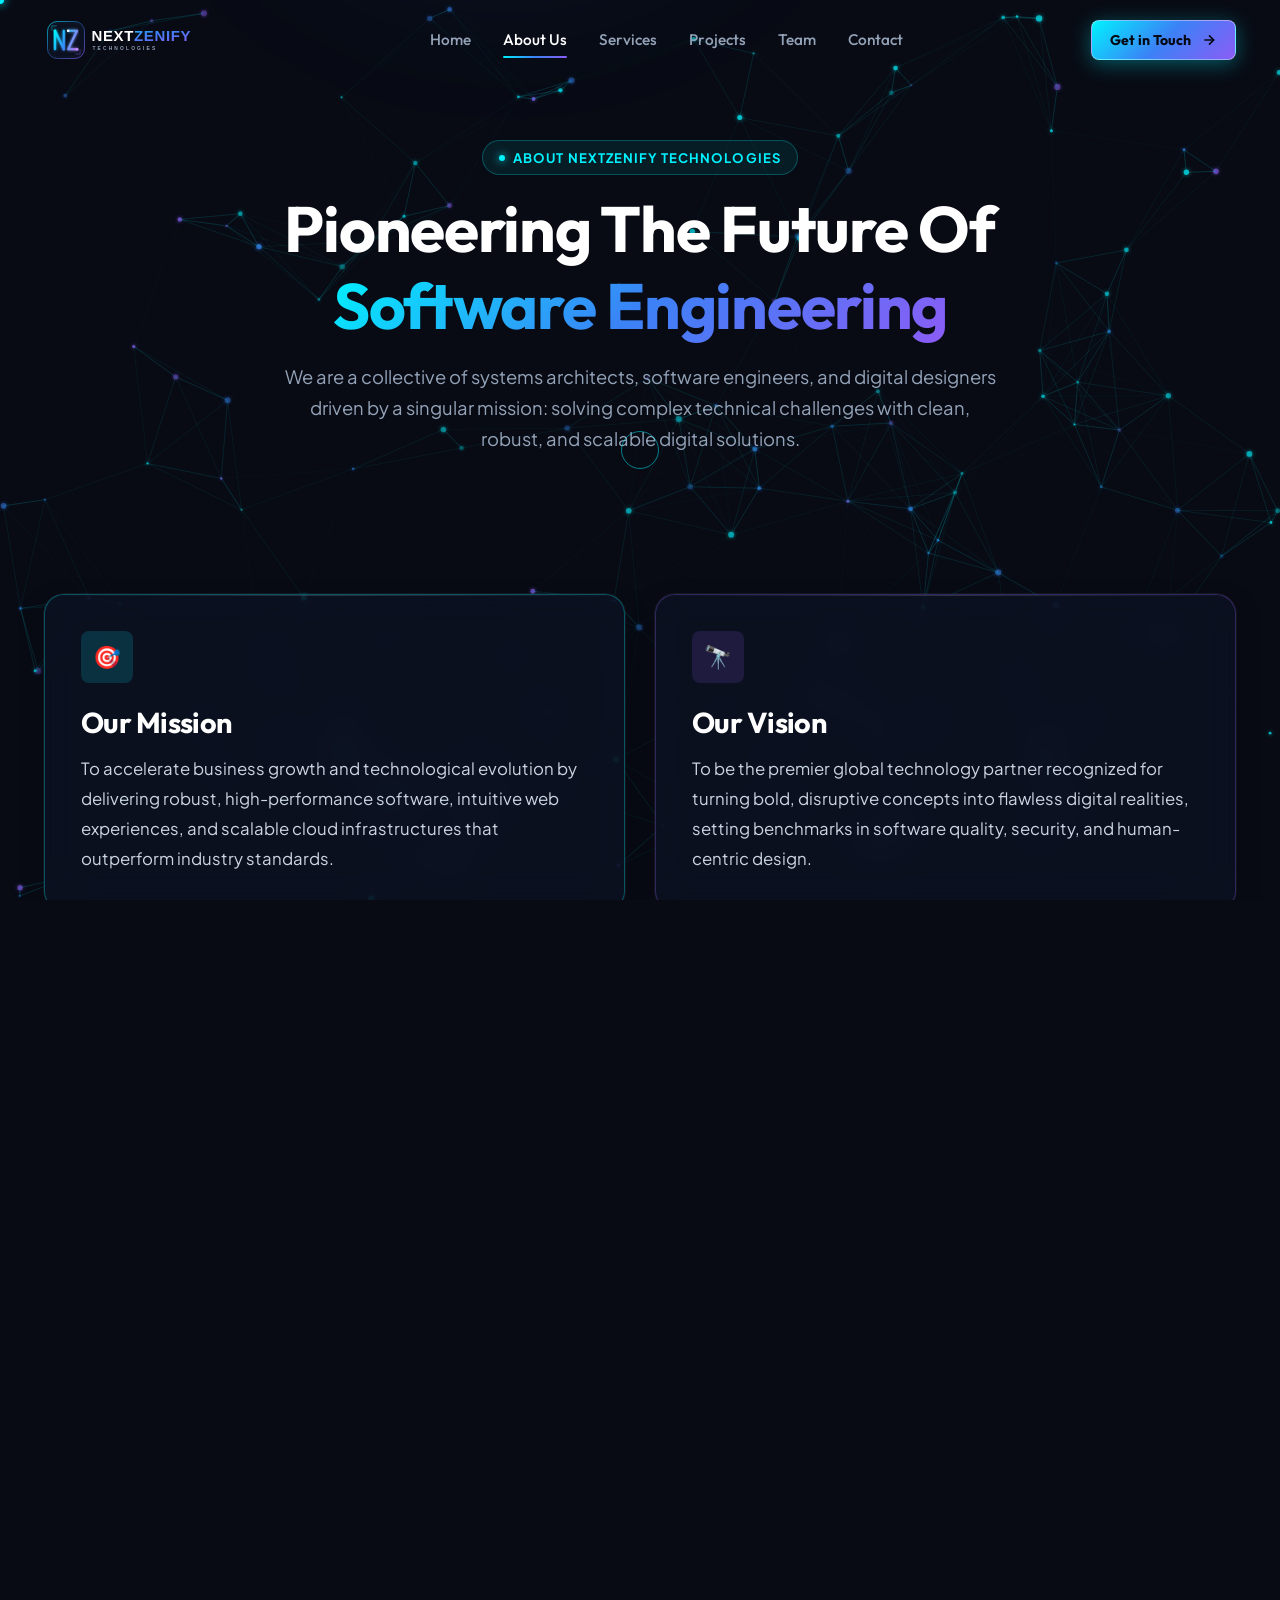
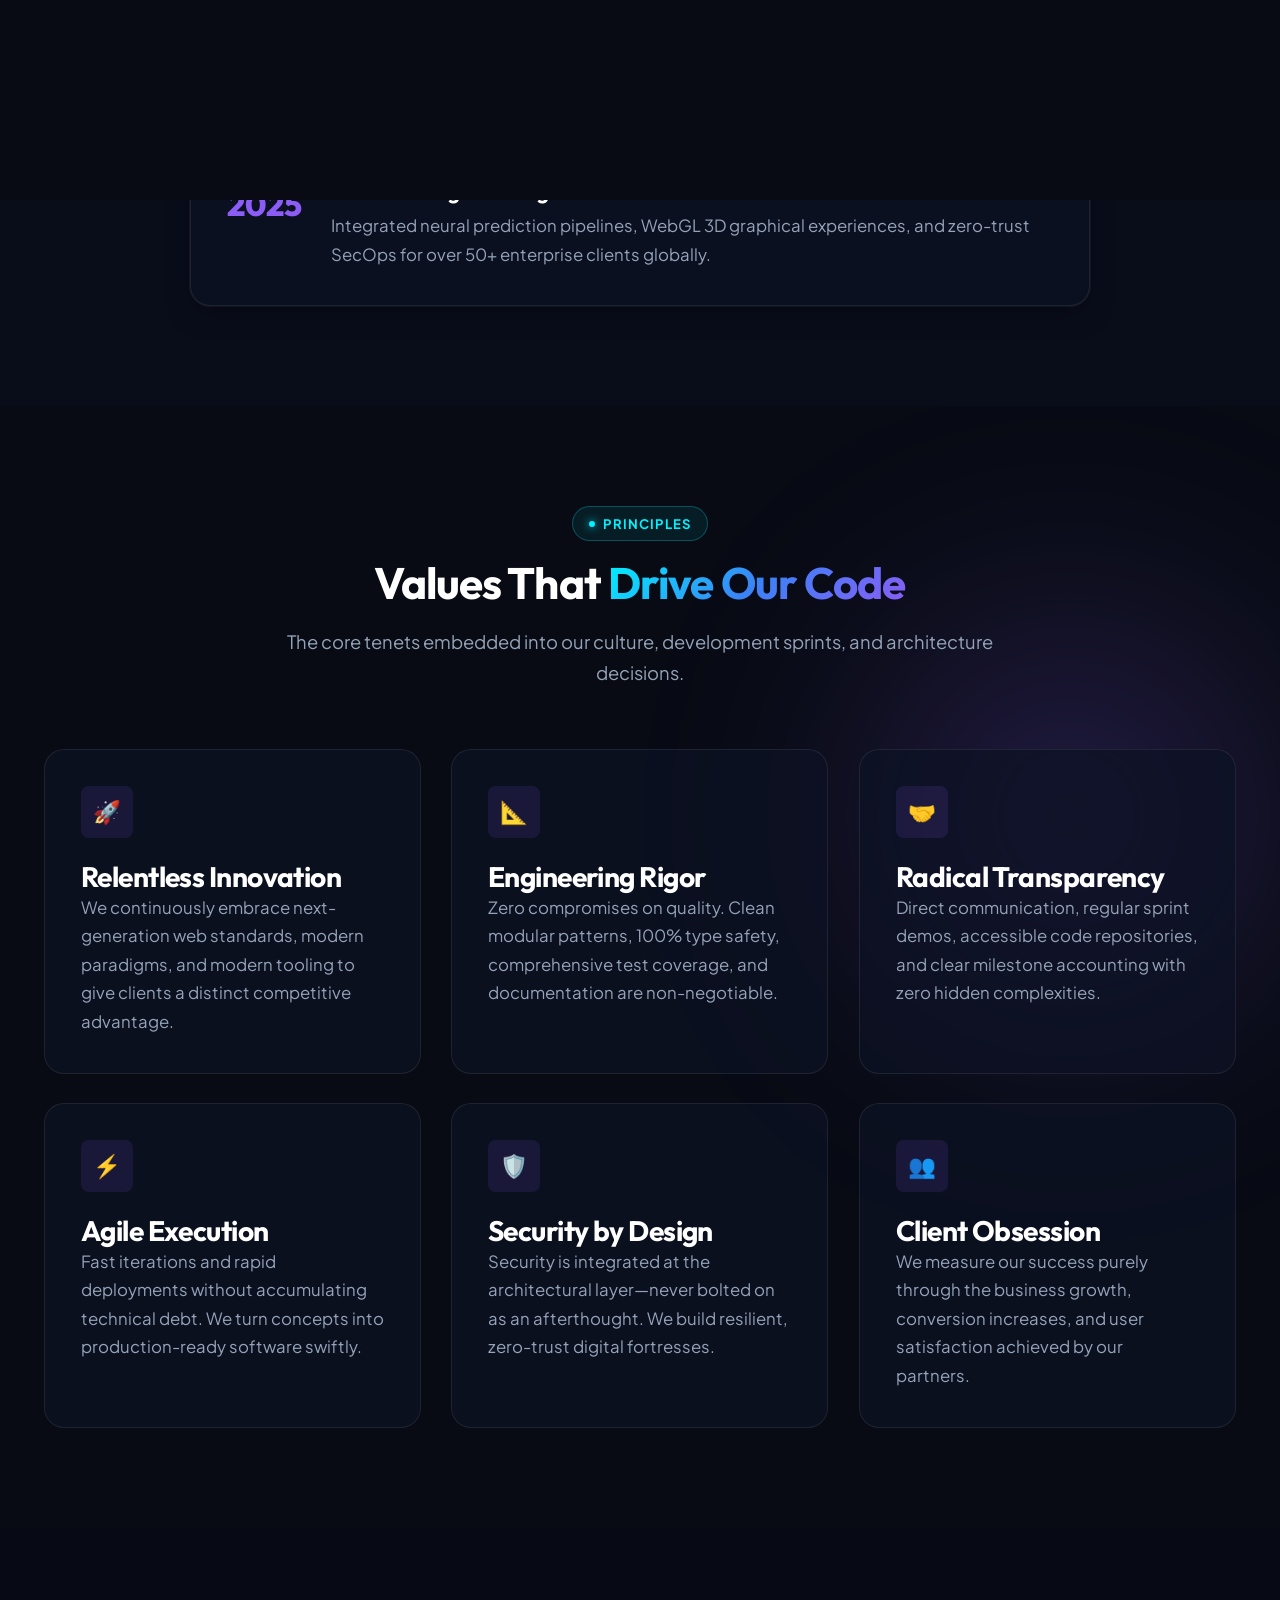
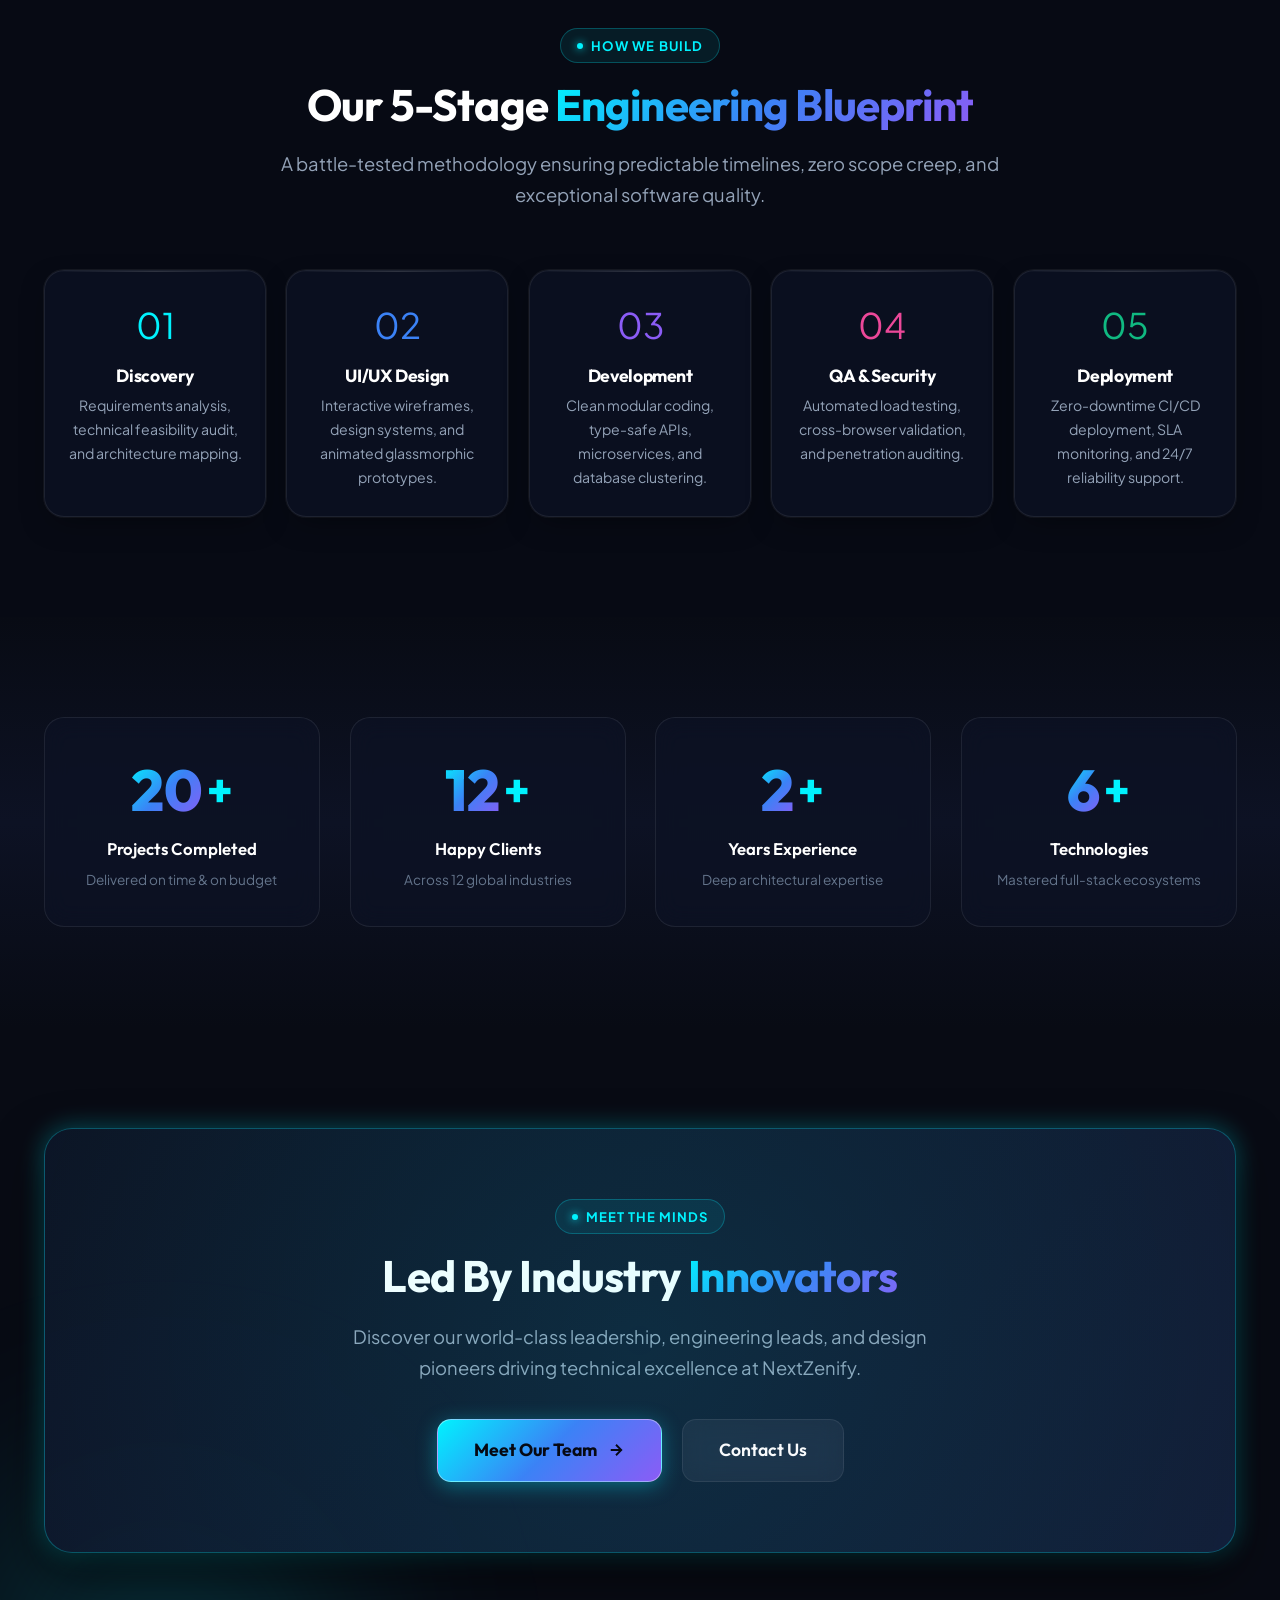
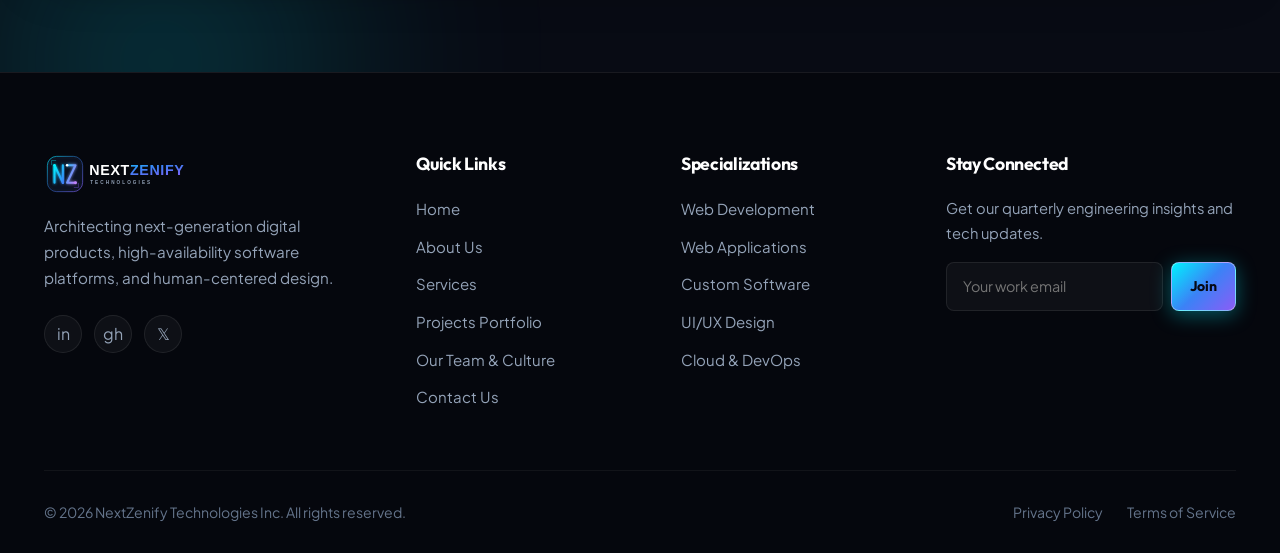
==== about.html @ e0ff606f "Next Zenify Website" ====
<!DOCTYPE html>
<html lang="en">
<head>
  <meta charset="UTF-8" />
  <meta name="viewport" content="width=device-width, initial-scale=1.0" />
  <title>About Us | NextZenify Technologies - Our Story, Mission &amp; Values</title>
  <meta name="description" content="Learn about NextZenify Technologies: our mission, vision, core values, architectural engineering philosophy, and the world-class team behind our digital solutions." />
  <meta name="keywords" content="about nextzenify, software team, engineering philosophy, company values, mission vision" />
  <meta name="author" content="NextZenify Technologies" />

  <!-- Open Graph -->
  <meta property="og:title" content="About Us | NextZenify Technologies" />
  <meta property="og:description" content="Pioneering the future of software engineering and digital innovation." />
  <meta property="og:image" content="images/logo/logo.svg" />

  <!-- Favicon -->
  <link rel="icon" type="image/svg+xml" href="images/logo/favicon.svg" />

  <!-- Google Fonts -->
  <link rel="preconnect" href="https://fonts.googleapis.com" />
  <link rel="preconnect" href="https://fonts.gstatic.com" />
  <link href="https://fonts.googleapis.com/css2?family=JetBrains+Mono:wght@400;600;700&family=Outfit:wght@400;500;600;700;800;900&family=Plus+Jakarta+Sans:wght@300;400;500;600;700&display=swap" rel="stylesheet" />

  <!-- Stylesheets -->
  <link rel="stylesheet" href="css/style.css" />
  <link rel="stylesheet" href="css/animations.css" />
  <link rel="stylesheet" href="css/responsive.css" />
</head>
<body>

  <!-- Preloader -->
  <div id="page-preloader">
    <div class="loader-brand">
      <img src="images/logo/favicon.svg" alt="NextZenify" class="loader-logo" />
      <div class="loader-text">NEXT<span class="text-cyan">ZENIFY</span></div>
      <div class="loader-bar-container">
        <div class="loader-bar-fill"></div>
      </div>
    </div>
  </div>

  <!-- Background Canvas & Ambient Blobs -->
  <canvas id="bg-canvas"></canvas>
  <div class="bg-ambient-blob blob-1"></div>
  <div class="bg-ambient-blob blob-2"></div>
  <div class="bg-ambient-blob blob-3"></div>

  <!-- Sticky Navbar -->
  <header class="navbar" id="navbar">
    <div class="container nav-container">
      <a href="index.html" class="nav-brand" aria-label="NextZenify Technologies Home">
        <img src="images/logo/logo.svg" alt="NextZenify Technologies Logo" />
      </a>

      <nav class="nav-links" aria-label="Main Navigation">
        <a href="index.html" class="nav-link">Home</a>
        <a href="about.html" class="nav-link active">About Us</a>
        <a href="services.html" class="nav-link">Services</a>
        <a href="projects.html" class="nav-link">Projects</a>
        <a href="team.html" class="nav-link">Team</a>
        <a href="contact.html" class="nav-link">Contact</a>
      </nav>

      <div class="nav-cta">
        <a href="contact.html" class="btn btn-primary btn-sm">
          <span>Get in Touch</span>
          <svg class="icon-arrow" width="16" height="16" viewBox="0 0 24 24" fill="none" stroke="currentColor" stroke-width="2.5"><line x1="5" y1="12" x2="19" y2="12"></line><polyline points="12 5 19 12 12 19"></polyline></svg>
        </a>
      </div>

      <button class="nav-hamburger" aria-label="Toggle navigation menu" aria-expanded="false">
        <span></span>
        <span></span>
        <span></span>
      </button>
    </div>
  </header>

  <!-- Mobile Nav Drawer -->
  <div class="mobile-nav-overlay" aria-hidden="true">
    <nav class="mobile-nav-links">
      <a href="index.html" class="mobile-nav-link">Home</a>
      <a href="about.html" class="mobile-nav-link active">About Us</a>
      <a href="services.html" class="mobile-nav-link">Services</a>
      <a href="projects.html" class="mobile-nav-link">Projects</a>
      <a href="team.html" class="mobile-nav-link">Team</a>
      <a href="contact.html" class="mobile-nav-link">Contact</a>
      <a href="contact.html" class="btn btn-primary" style="margin-top: 20px;">Get Started</a>
    </nav>
  </div>

  <main>
    <!-- PAGE HERO -->
    <section class="section" style="padding-top: calc(var(--nav-height) + 60px); padding-bottom: 60px;">
      <div class="container text-center">
        <div class="section-header reveal">
          <div class="badge-tag">ABOUT NEXTZENIFY TECHNOLOGIES</div>
          <h1 class="section-title">Pioneering The Future Of <span class="text-gradient">Software Engineering</span></h1>
          <p class="section-subtitle" style="max-width: 780px; margin: 0 auto;">
            We are a collective of systems architects, software engineers, and digital designers driven by a singular mission: solving complex technical challenges with clean, robust, and scalable digital solutions.
          </p>
        </div>
      </div>
    </section>

    <!-- MISSION & VISION CARDS -->
    <section class="section" style="padding-top: 20px;">
      <div class="container">
        <div class="features-grid" style="grid-template-columns: repeat(auto-fit, minmax(340px, 1fr));">
          <!-- Mission -->
          <div class="glass-card reveal-left tilt-card" style="border-color: rgba(0, 242, 254, 0.3);">
            <div class="feature-icon" style="background: rgba(0, 242, 254, 0.15); color: var(--accent-cyan);">🎯</div>
            <h2 style="font-size: 1.8rem; margin-bottom: 14px;">Our Mission</h2>
            <p style="font-size: 1.05rem; line-height: 1.8; color: #cbd5e1;">
              To accelerate business growth and technological evolution by delivering robust, high-performance software, intuitive web experiences, and scalable cloud infrastructures that outperform industry standards.
            </p>
          </div>

          <!-- Vision -->
          <div class="glass-card reveal-right tilt-card" style="border-color: rgba(139, 92, 246, 0.3);">
            <div class="feature-icon" style="background: rgba(139, 92, 246, 0.15); color: var(--accent-purple);">🔭</div>
            <h2 style="font-size: 1.8rem; margin-bottom: 14px;">Our Vision</h2>
            <p style="font-size: 1.05rem; line-height: 1.8; color: #cbd5e1;">
              To be the premier global technology partner recognized for turning bold, disruptive concepts into flawless digital realities, setting benchmarks in software quality, security, and human-centric design.
            </p>
          </div>
        </div>
      </div>
    </section>

    <!-- COMPANY STORY & TIMELINE -->
    <section class="section" style="background: rgba(13, 18, 36, 0.4);">
      <div class="container">
        <div class="section-header reveal">
          <div class="badge-tag">OUR JOURNEY</div>
          <h2 class="section-title">The Evolution Of <span class="text-gradient">NextZenify</span></h2>
          <p class="section-subtitle">
            From a focused boutique engineering consultancy into a multi-disciplinary technology powerhouse.
          </p>
        </div>

        <div style="display: flex; flex-direction: column; gap: 30px; max-width: 900px; margin: 0 auto;">
          <!-- Timeline 1 -->
          <div class="glass-card reveal delay-100" style="display: flex; gap: 24px; align-items: flex-start;">
            <div style="font-family: var(--font-heading); font-size: 2rem; font-weight: 800; color: var(--accent-cyan); min-width: 80px;">2021</div>
            <div>
              <h3 style="font-size: 1.3rem; margin-bottom: 8px; color: var(--text-highlight);">The Foundation</h3>
              <p>Founded by veteran software architects with a commitment to pure performance, clean code architecture, and modern reactive frontends.</p>
            </div>
          </div>

          <!-- Timeline 2 -->
          <div class="glass-card reveal delay-200" style="display: flex; gap: 24px; align-items: flex-start;">
            <div style="font-family: var(--font-heading); font-size: 2rem; font-weight: 800; color: var(--accent-blue); min-width: 80px;">2023</div>
            <div>
              <h3 style="font-size: 1.3rem; margin-bottom: 8px; color: var(--text-highlight);">Enterprise Expansion</h3>
              <p>Expanded into distributed cloud infrastructures, high-throughput FinTech integrations, and enterprise SaaS platforms across North America and Europe.</p>
            </div>
          </div>

          <!-- Timeline 3 -->
          <div class="glass-card reveal delay-300" style="display: flex; gap: 24px; align-items: flex-start;">
            <div style="font-family: var(--font-heading); font-size: 2rem; font-weight: 800; color: var(--accent-purple); min-width: 80px;">2025</div>
            <div>
              <h3 style="font-size: 1.3rem; margin-bottom: 8px; color: var(--text-highlight);">Global Scaling &amp; AI Integration</h3>
              <p>Integrated neural prediction pipelines, WebGL 3D graphical experiences, and zero-trust SecOps for over 50+ enterprise clients globally.</p>
            </div>
          </div>
        </div>
      </div>
    </section>

    <!-- CORE VALUES -->
    <section class="section">
      <div class="container">
        <div class="section-header reveal">
          <div class="badge-tag">PRINCIPLES</div>
          <h2 class="section-title">Values That <span class="text-gradient">Drive Our Code</span></h2>
          <p class="section-subtitle">
            The core tenets embedded into our culture, development sprints, and architecture decisions.
          </p>
        </div>

        <div class="features-grid">
          <!-- Value 1 -->
          <div class="feature-box reveal delay-100 tilt-card">
            <div class="feature-icon">🚀</div>
            <h3>Relentless Innovation</h3>
            <p>We continuously embrace next-generation web standards, modern paradigms, and modern tooling to give clients a distinct competitive advantage.</p>
          </div>

          <!-- Value 2 -->
          <div class="feature-box reveal delay-200 tilt-card">
            <div class="feature-icon">📐</div>
            <h3>Engineering Rigor</h3>
            <p>Zero compromises on quality. Clean modular patterns, 100% type safety, comprehensive test coverage, and documentation are non-negotiable.</p>
          </div>

          <!-- Value 3 -->
          <div class="feature-box reveal delay-300 tilt-card">
            <div class="feature-icon">🤝</div>
            <h3>Radical Transparency</h3>
            <p>Direct communication, regular sprint demos, accessible code repositories, and clear milestone accounting with zero hidden complexities.</p>
          </div>

          <!-- Value 4 -->
          <div class="feature-box reveal delay-100 tilt-card">
            <div class="feature-icon">⚡</div>
            <h3>Agile Execution</h3>
            <p>Fast iterations and rapid deployments without accumulating technical debt. We turn concepts into production-ready software swiftly.</p>
          </div>

          <!-- Value 5 -->
          <div class="feature-box reveal delay-200 tilt-card">
            <div class="feature-icon">🛡️</div>
            <h3>Security by Design</h3>
            <p>Security is integrated at the architectural layer—never bolted on as an afterthought. We build resilient, zero-trust digital fortresses.</p>
          </div>

          <!-- Value 6 -->
          <div class="feature-box reveal delay-300 tilt-card">
            <div class="feature-icon">👥</div>
            <h3>Client Obsession</h3>
            <p>We measure our success purely through the business growth, conversion increases, and user satisfaction achieved by our partners.</p>
          </div>
        </div>
      </div>
    </section>

    <!-- OUR DEVELOPMENT METHODOLOGY -->
    <section class="section" style="background: rgba(8, 11, 20, 0.7);">
      <div class="container">
        <div class="section-header reveal">
          <div class="badge-tag">HOW WE BUILD</div>
          <h2 class="section-title">Our 5-Stage <span class="text-gradient">Engineering Blueprint</span></h2>
          <p class="section-subtitle">
            A battle-tested methodology ensuring predictable timelines, zero scope creep, and exceptional software quality.
          </p>
        </div>

        <div style="display: grid; grid-template-columns: repeat(auto-fit, minmax(200px, 1fr)); gap: 20px;">
          <div class="glass-card reveal delay-100" style="padding: 26px 20px; text-align: center;">
            <div style="font-size: 2.2rem; margin-bottom: 12px; color: var(--accent-cyan);">01</div>
            <h4 style="margin-bottom: 8px; font-size: 1.1rem;">Discovery</h4>
            <p style="font-size: 0.88rem;">Requirements analysis, technical feasibility audit, and architecture mapping.</p>
          </div>

          <div class="glass-card reveal delay-200" style="padding: 26px 20px; text-align: center;">
            <div style="font-size: 2.2rem; margin-bottom: 12px; color: var(--accent-blue);">02</div>
            <h4 style="margin-bottom: 8px; font-size: 1.1rem;">UI/UX Design</h4>
            <p style="font-size: 0.88rem;">Interactive wireframes, design systems, and animated glassmorphic prototypes.</p>
          </div>

          <div class="glass-card reveal delay-300" style="padding: 26px 20px; text-align: center;">
            <div style="font-size: 2.2rem; margin-bottom: 12px; color: var(--accent-purple);">03</div>
            <h4 style="margin-bottom: 8px; font-size: 1.1rem;">Development</h4>
            <p style="font-size: 0.88rem;">Clean modular coding, type-safe APIs, microservices, and database clustering.</p>
          </div>

          <div class="glass-card reveal delay-400" style="padding: 26px 20px; text-align: center;">
            <div style="font-size: 2.2rem; margin-bottom: 12px; color: var(--accent-pink);">04</div>
            <h4 style="margin-bottom: 8px; font-size: 1.1rem;">QA &amp; Security</h4>
            <p style="font-size: 0.88rem;">Automated load testing, cross-browser validation, and penetration auditing.</p>
          </div>

          <div class="glass-card reveal delay-500" style="padding: 26px 20px; text-align: center;">
            <div style="font-size: 2.2rem; margin-bottom: 12px; color: var(--accent-emerald);">05</div>
            <h4 style="margin-bottom: 8px; font-size: 1.1rem;">Deployment</h4>
            <p style="font-size: 0.88rem;">Zero-downtime CI/CD deployment, SLA monitoring, and 24/7 reliability support.</p>
          </div>
        </div>
      </div>
    </section>

    <!-- STATS COUNTER -->
    <section class="section stats-section">
      <div class="container">
        <div class="stats-grid">
          <div class="stat-card reveal delay-100">
            <div class="stat-counter-wrap">
              <span class="stat-number" data-target="50">0</span>
              <span class="stat-suffix">+</span>
            </div>
            <div class="stat-label">Projects Completed</div>
            <div class="stat-subtext">Delivered on time &amp; on budget</div>
          </div>
          <div class="stat-card reveal delay-200">
            <div class="stat-counter-wrap">
              <span class="stat-number" data-target="30">0</span>
              <span class="stat-suffix">+</span>
            </div>
            <div class="stat-label">Happy Clients</div>
            <div class="stat-subtext">Across 12 global industries</div>
          </div>
          <div class="stat-card reveal delay-300">
            <div class="stat-counter-wrap">
              <span class="stat-number" data-target="5">0</span>
              <span class="stat-suffix">+</span>
            </div>
            <div class="stat-label">Years Experience</div>
            <div class="stat-subtext">Deep architectural expertise</div>
          </div>
          <div class="stat-card reveal delay-400">
            <div class="stat-counter-wrap">
              <span class="stat-number" data-target="15">0</span>
              <span class="stat-suffix">+</span>
            </div>
            <div class="stat-label">Technologies</div>
            <div class="stat-subtext">Mastered full-stack ecosystems</div>
          </div>
        </div>
      </div>
    </section>

    <!-- TEAM TEASER & CTA -->
    <section class="section" style="padding-bottom: 120px;">
      <div class="container">
        <div class="cta-box reveal">
          <div class="badge-tag">MEET THE MINDS</div>
          <h2 class="cta-title">Led By Industry <span class="text-gradient">Innovators</span></h2>
          <p class="cta-desc">
            Discover our world-class leadership, engineering leads, and design pioneers driving technical excellence at NextZenify.
          </p>
          <div class="cta-actions">
            <a href="team.html" class="btn btn-primary btn-lg">
              <span>Meet Our Team</span>
              <svg class="icon-arrow" width="18" height="18" viewBox="0 0 24 24" fill="none" stroke="currentColor" stroke-width="2.5"><line x1="5" y1="12" x2="19" y2="12"></line><polyline points="12 5 19 12 12 19"></polyline></svg>
            </a>
            <a href="contact.html" class="btn btn-secondary btn-lg">
              <span>Contact Us</span>
            </a>
          </div>
        </div>
      </div>
    </section>
  </main>

  <!-- Footer -->
  <footer class="footer">
    <div class="container">
      <div class="footer-grid">
        <div class="footer-brand">
          <a href="index.html">
            <img src="images/logo/logo.svg" alt="NextZenify Technologies Logo" style="height: 42px;" />
          </a>
          <p>Architecting next-generation digital products, high-availability software platforms, and human-centered design.</p>
          <div class="team-socials" style="justify-content: flex-start;">
            <a href="https://linkedin.com" target="_blank" rel="noopener" class="social-link" aria-label="LinkedIn">in</a>
            <a href="https://github.com" target="_blank" rel="noopener" class="social-link" aria-label="GitHub">gh</a>
            <a href="https://twitter.com" target="_blank" rel="noopener" class="social-link" aria-label="Twitter">𝕏</a>
          </div>
        </div>

        <div class="footer-col">
          <h5>Quick Links</h5>
          <ul class="footer-links">
            <li><a href="index.html">Home</a></li>
            <li><a href="about.html">About Us</a></li>
            <li><a href="services.html">Services</a></li>
            <li><a href="projects.html">Projects Portfolio</a></li>
            <li><a href="team.html">Our Team &amp; Culture</a></li>
            <li><a href="contact.html">Contact Us</a></li>
          </ul>
        </div>

        <div class="footer-col">
          <h5>Specializations</h5>
          <ul class="footer-links">
            <li><a href="services.html">Web Development</a></li>
            <li><a href="services.html">Web Applications</a></li>
            <li><a href="services.html">Custom Software</a></li>
            <li><a href="services.html">UI/UX Design</a></li>
            <li><a href="services.html">Cloud &amp; DevOps</a></li>
          </ul>
        </div>

        <div class="footer-col footer-newsletter">
          <h5>Stay Connected</h5>
          <p>Get our quarterly engineering insights and tech updates.</p>
          <form class="newsletter-form" onsubmit="event.preventDefault(); alert('Subscribed!');">
            <input type="email" placeholder="Your work email" class="newsletter-input" required />
            <button type="submit" class="btn btn-primary btn-sm">Join</button>
          </form>
        </div>
      </div>

      <div class="footer-bottom">
        <div>&copy; 2026 NextZenify Technologies Inc. All rights reserved.</div>
        <div class="footer-legal-links">
          <a href="#">Privacy Policy</a>
          <a href="#">Terms of Service</a>
        </div>
      </div>
    </div>
  </footer>

  <button id="back-to-top" aria-label="Back to top">↑</button>

  <script src="js/main.js"></script>
  <script src="js/animations.js"></script>
</body>
</html>
---- css/style.css ----
/* ==========================================================================
   NEXTZENIFY TECHNOLOGIES - CORE STYLESHEET (STYLE.CSS)
   Pure CSS3 - Dark Futuristic Theme, Glassmorphism, Modern Typography
   ========================================================================== */

/* --------------------------------------------------------------------------
   1. CSS CUSTOM PROPERTIES (DESIGN TOKENS)
   -------------------------------------------------------------------------- */
:root {
  /* Dark Futuristic Palette */
  --bg-primary: #080b14;
  --bg-secondary: #0d1224;
  --bg-tertiary: #131b36;
  --bg-card: rgba(13, 18, 36, 0.72);
  --bg-card-hover: rgba(20, 29, 58, 0.85);
  --bg-glass: rgba(255, 255, 255, 0.03);
  --bg-glass-heavy: rgba(8, 11, 20, 0.85);

  /* Neon & Electric Brand Accents */
  --accent-cyan: #00f2fe;
  --accent-blue: #3b82f6;
  --accent-purple: #8b5cf6;
  --accent-pink: #ec4899;
  --accent-emerald: #10b981;
  --accent-amber: #f59e0b;

  /* Gradients */
  --grad-primary: linear-gradient(135deg, #00f2fe 0%, #3b82f6 50%, #8b5cf6 100%);
  --grad-accent: linear-gradient(135deg, #3b82f6 0%, #8b5cf6 100%);
  --grad-cyber: linear-gradient(135deg, #00f2fe 0%, #3b82f6 100%);
  --grad-glow: radial-gradient(circle, rgba(0, 242, 254, 0.15) 0%, rgba(139, 92, 246, 0.05) 50%, transparent 70%);
  --grad-dark-card: linear-gradient(180deg, rgba(255, 255, 255, 0.05) 0%, rgba(255, 255, 255, 0.01) 100%);

  /* Text & Typography Colors */
  --text-primary: #f8fafc;
  --text-secondary: #94a3b8;
  --text-muted: #64748b;
  --text-highlight: #ffffff;

  /* Borders & Glass Dividers */
  --border-glass: rgba(255, 255, 255, 0.08);
  --border-glass-hover: rgba(0, 242, 254, 0.4);
  --border-glass-active: rgba(139, 92, 246, 0.5);

  /* Shadows & Glows */
  --glow-cyan: 0 0 25px rgba(0, 242, 254, 0.35);
  --glow-blue: 0 0 25px rgba(59, 130, 246, 0.35);
  --glow-purple: 0 0 25px rgba(139, 92, 246, 0.35);
  --shadow-card: 0 10px 30px -10px rgba(0, 0, 0, 0.5), 0 0 0 1px rgba(255, 255, 255, 0.06);
  --shadow-card-hover: 0 20px 40px -15px rgba(0, 0, 0, 0.7), 0 0 30px rgba(0, 242, 254, 0.2), 0 0 0 1px rgba(0, 242, 254, 0.3);

  /* Fonts */
  --font-heading: 'Outfit', -apple-system, BlinkMacSystemFont, 'Segoe UI', Roboto, sans-serif;
  --font-body: 'Plus Jakarta Sans', -apple-system, BlinkMacSystemFont, 'Segoe UI', Roboto, sans-serif;
  --font-mono: 'JetBrains Mono', monospace;

  /* Layout & Spacing */
  --container-max: 1240px;
  --nav-height: 80px;
  --radius-sm: 8px;
  --radius-md: 14px;
  --radius-lg: 20px;
  --radius-xl: 28px;
  --radius-full: 9999px;

  /* Transitions */
  --transition-fast: 0.2s cubic-bezier(0.4, 0, 0.2, 1);
  --transition-normal: 0.35s cubic-bezier(0.4, 0, 0.2, 1);
  --transition-smooth: 0.5s cubic-bezier(0.16, 1, 0.3, 1);
}

/* --------------------------------------------------------------------------
   2. RESET & BASE HTML
   -------------------------------------------------------------------------- */
*, *::before, *::after {
  box-sizing: border-box;
  margin: 0;
  padding: 0;
}

html {
  scroll-behavior: smooth;
  font-size: 16px;
  background-color: var(--bg-primary);
  color: var(--text-primary);
  font-family: var(--font-body);
  line-height: 1.6;
  -webkit-font-smoothing: antialiased;
  -moz-osx-font-smoothing: grayscale;
}

body {
  background-color: var(--bg-primary);
  color: var(--text-primary);
  overflow-x: hidden;
  position: relative;
  min-height: 100vh;
  display: flex;
  flex-direction: column;
}

/* Hide default cursor on desktop when custom cursor is active */
@media (hover: hover) and (pointer: fine) {
  body.has-custom-cursor,
  body.has-custom-cursor a,
  body.has-custom-cursor button,
  body.has-custom-cursor input,
  body.has-custom-cursor textarea,
  body.has-custom-cursor select {
    cursor: none !important;
  }
}

a {
  color: inherit;
  text-decoration: none;
  transition: color var(--transition-fast);
}

ul, ol {
  list-style: none;
}

img, svg {
  display: block;
  max-width: 100%;
  height: auto;
}

button, input, textarea, select {
  font: inherit;
  color: inherit;
  background: none;
  border: none;
  outline: none;
}

button {
  cursor: pointer;
}

/* --------------------------------------------------------------------------
   3. TYPOGRAPHY & HEADINGS
   -------------------------------------------------------------------------- */
h1, h2, h3, h4, h5, h6 {
  font-family: var(--font-heading);
  font-weight: 700;
  line-height: 1.2;
  color: var(--text-highlight);
  letter-spacing: -0.02em;
}

h1 { font-size: clamp(2.4rem, 5vw, 4rem); }
h2 { font-size: clamp(1.8rem, 3.5vw, 2.75rem); }
h3 { font-size: clamp(1.3rem, 2.2vw, 1.85rem); }
h4 { font-size: 1.25rem; }
h5 { font-size: 1.1rem; }
h6 { font-size: 0.95rem; }

p {
  color: var(--text-secondary);
  font-size: 1.05rem;
  line-height: 1.7;
}

.text-gradient {
  background: var(--grad-primary);
  -webkit-background-clip: text;
  background-clip: text;
  -webkit-text-fill-color: transparent;
  display: inline-block;
}

.text-cyan { color: var(--accent-cyan); }
.text-purple { color: var(--accent-purple); }
.text-blue { color: var(--accent-blue); }

.badge-tag {
  display: inline-flex;
  align-items: center;
  gap: 8px;
  padding: 6px 16px;
  background: rgba(0, 242, 254, 0.08);
  border: 1px solid rgba(0, 242, 254, 0.25);
  border-radius: var(--radius-full);
  font-size: 0.82rem;
  font-weight: 700;
  letter-spacing: 0.08em;
  text-transform: uppercase;
  color: var(--accent-cyan);
  margin-bottom: 1rem;
}

.badge-tag::before {
  content: '';
  width: 6px;
  height: 6px;
  background: var(--accent-cyan);
  border-radius: 50%;
  box-shadow: 0 0 8px var(--accent-cyan);
}

/* --------------------------------------------------------------------------
   4. LAYOUT & CONTAINERS
   -------------------------------------------------------------------------- */
.container {
  width: 100%;
  max-width: var(--container-max);
  margin: 0 auto;
  padding: 0 24px;
}

.section {
  padding: 100px 0;
  position: relative;
  z-index: 2;
}

.section-header {
  text-align: center;
  max-width: 720px;
  margin: 0 auto 60px auto;
}

.section-header.text-left {
  text-align: left;
  margin: 0 0 40px 0;
}

.section-title {
  margin-bottom: 16px;
}

.section-subtitle {
  font-size: 1.15rem;
  color: var(--text-secondary);
}

/* --------------------------------------------------------------------------
   5. BUTTONS & INTERACTIVE ELEMENTS
   -------------------------------------------------------------------------- */
.btn {
  display: inline-flex;
  align-items: center;
  justify-content: center;
  gap: 10px;
  padding: 14px 28px;
  border-radius: var(--radius-md);
  font-family: var(--font-heading);
  font-weight: 600;
  font-size: 1rem;
  transition: all var(--transition-normal);
  position: relative;
  overflow: hidden;
  white-space: nowrap;
}

.btn-primary {
  background: var(--grad-primary);
  color: #060913;
  font-weight: 700;
  box-shadow: 0 4px 20px rgba(0, 242, 254, 0.35);
  border: 1px solid rgba(255, 255, 255, 0.4);
}

.btn-primary:hover {
  transform: translateY(-3px);
  box-shadow: 0 8px 30px rgba(0, 242, 254, 0.55);
}

.btn-secondary {
  background: rgba(255, 255, 255, 0.05);
  color: var(--text-primary);
  border: 1px solid var(--border-glass);
  backdrop-filter: blur(12px);
}

.btn-secondary:hover {
  background: rgba(255, 255, 255, 0.1);
  border-color: rgba(0, 242, 254, 0.4);
  transform: translateY(-3px);
  color: var(--accent-cyan);
  box-shadow: var(--glow-cyan);
}

.btn-outline {
  background: transparent;
  color: var(--text-primary);
  border: 1px solid rgba(139, 92, 246, 0.4);
}

.btn-outline:hover {
  background: rgba(139, 92, 246, 0.15);
  border-color: var(--accent-purple);
  box-shadow: var(--glow-purple);
  transform: translateY(-2px);
}

.btn-sm {
  padding: 8px 18px;
  font-size: 0.88rem;
  border-radius: var(--radius-sm);
}

.btn-lg {
  padding: 16px 36px;
  font-size: 1.1rem;
}

.btn .icon-arrow {
  transition: transform var(--transition-fast);
}

.btn:hover .icon-arrow {
  transform: translateX(4px);
}

/* --------------------------------------------------------------------------
   6. GLOBAL PRELOADER
   -------------------------------------------------------------------------- */
#page-preloader {
  position: fixed;
  inset: 0;
  background: var(--bg-primary);
  z-index: 999999;
  display: flex;
  flex-direction: column;
  align-items: center;
  justify-content: center;
  transition: opacity 0.6s cubic-bezier(0.16, 1, 0.3, 1), visibility 0.6s;
}

#page-preloader.loaded {
  opacity: 0;
  visibility: hidden;
  pointer-events: none;
}

.loader-brand {
  display: flex;
  flex-direction: column;
  align-items: center;
  gap: 20px;
}

.loader-logo {
  width: 70px;
  height: 70px;
  animation: pulseGlow 2s infinite alternate;
}

.loader-text {
  font-family: var(--font-heading);
  font-size: 1.5rem;
  font-weight: 800;
  letter-spacing: 3px;
  color: var(--text-highlight);
}

.loader-bar-container {
  width: 200px;
  height: 4px;
  background: rgba(255, 255, 255, 0.08);
  border-radius: 4px;
  overflow: hidden;
  position: relative;
  margin-top: 10px;
}

.loader-bar-fill {
  position: absolute;
  top: 0;
  left: 0;
  height: 100%;
  width: 0%;
  background: var(--grad-primary);
  border-radius: 4px;
  animation: loadProgress 1.4s cubic-bezier(0.16, 1, 0.3, 1) forwards;
}

/* --------------------------------------------------------------------------
   7. CUSTOM CURSOR
   -------------------------------------------------------------------------- */
.custom-cursor-dot {
  position: fixed;
  top: 0;
  left: 0;
  width: 8px;
  height: 8px;
  background: var(--accent-cyan);
  border-radius: 50%;
  pointer-events: none;
  z-index: 99999;
  transform: translate(-50%, -50%);
  transition: transform 0.05s ease, background-color 0.2s;
  box-shadow: 0 0 10px var(--accent-cyan);
}

.custom-cursor-ring {
  position: fixed;
  top: 0;
  left: 0;
  width: 38px;
  height: 38px;
  border: 1.5px solid rgba(0, 242, 254, 0.5);
  border-radius: 50%;
  pointer-events: none;
  z-index: 99998;
  transform: translate(-50%, -50%);
  transition: width 0.3s cubic-bezier(0.16, 1, 0.3, 1),
              height 0.3s cubic-bezier(0.16, 1, 0.3, 1),
              border-color 0.3s,
              background-color 0.3s,
              transform 0.15s ease-out;
}

.custom-cursor-ring.hovered {
  width: 60px;
  height: 60px;
  border-color: var(--accent-purple);
  background-color: rgba(139, 92, 246, 0.12);
  box-shadow: 0 0 20px rgba(139, 92, 246, 0.4);
}

/* --------------------------------------------------------------------------
   8. CANVAS & BACKGROUND GRAPHICS
   -------------------------------------------------------------------------- */
#bg-canvas {
  position: fixed;
  inset: 0;
  width: 100vw;
  height: 100vh;
  pointer-events: none;
  z-index: 0;
  opacity: 0.85;
}

.bg-ambient-blob {
  position: absolute;
  border-radius: 50%;
  filter: blur(120px);
  pointer-events: none;
  z-index: 1;
  opacity: 0.35;
  animation: floatOrb 18s ease-in-out infinite alternate;
}

.blob-1 {
  top: -10%;
  left: 20%;
  width: 500px;
  height: 500px;
  background: radial-gradient(circle, #3b82f6, transparent 70%);
}

.blob-2 {
  top: 40%;
  right: -5%;
  width: 550px;
  height: 550px;
  background: radial-gradient(circle, #8b5cf6, transparent 70%);
  animation-duration: 22s;
  animation-delay: -5s;
}

.blob-3 {
  bottom: 5%;
  left: -5%;
  width: 450px;
  height: 450px;
  background: radial-gradient(circle, #00f2fe, transparent 70%);
  animation-duration: 25s;
  animation-delay: -10s;
}

/* --------------------------------------------------------------------------
   9. STICKY NAVBAR & NAVIGATION
   -------------------------------------------------------------------------- */
.navbar {
  position: fixed;
  top: 0;
  left: 0;
  width: 100%;
  height: var(--nav-height);
  z-index: 1000;
  transition: background 0.3s cubic-bezier(0.4, 0, 0.2, 1), box-shadow 0.3s cubic-bezier(0.4, 0, 0.2, 1), backdrop-filter 0.3s cubic-bezier(0.4, 0, 0.2, 1);
  background: transparent;
  display: flex;
  align-items: center;
}

.navbar.scrolled {
  background: rgba(8, 11, 20, 0.92);
  backdrop-filter: blur(20px);
  -webkit-backdrop-filter: blur(20px);
  height: var(--nav-height);
  border-bottom: none;
  box-shadow: 0 10px 30px rgba(0, 0, 0, 0.7);
}

.nav-container {
  display: flex;
  align-items: center;
  justify-content: space-between;
  width: 100%;
}

.nav-brand {
  display: flex;
  align-items: center;
  gap: 12px;
  z-index: 1002;
}

.nav-brand img {
  height: 44px;
  width: auto;
}

.nav-links {
  display: flex;
  align-items: center;
  gap: 32px;
}

.nav-link {
  font-family: var(--font-heading);
  font-size: 0.96rem;
  font-weight: 500;
  color: var(--text-secondary);
  position: relative;
  padding: 6px 0;
  transition: color var(--transition-fast);
}

.nav-link::after {
  content: '';
  position: absolute;
  bottom: 0;
  left: 0;
  width: 0%;
  height: 2px;
  background: var(--grad-primary);
  transition: width var(--transition-normal);
  border-radius: 2px;
}

.nav-link:hover,
.nav-link.active {
  color: var(--text-highlight);
}

.nav-link.active::after,
.nav-link:hover::after {
  width: 100%;
}

.nav-cta {
  display: flex;
  align-items: center;
  gap: 16px;
}

/* Mobile Hamburger Toggle */
.nav-hamburger {
  display: none;
  flex-direction: column;
  justify-content: space-between;
  width: 30px;
  height: 20px;
  background: transparent;
  border: none;
  cursor: pointer;
  z-index: 1002;
  padding: 0;
}

.nav-hamburger span {
  display: block;
  height: 2.5px;
  width: 100%;
  background: var(--text-primary);
  border-radius: 2px;
  transition: all var(--transition-normal);
}

.nav-hamburger.active span:nth-child(1) {
  transform: translateY(8.5px) rotate(45deg);
  background: var(--accent-cyan);
}

.nav-hamburger.active span:nth-child(2) {
  opacity: 0;
  transform: translateX(10px);
}

.nav-hamburger.active span:nth-child(3) {
  transform: translateY(-8.5px) rotate(-45deg);
  background: var(--accent-cyan);
}

/* Mobile Nav Drawer */
.mobile-nav-overlay {
  position: fixed;
  inset: 0;
  background: rgba(8, 11, 20, 0.96);
  backdrop-filter: blur(20px);
  -webkit-backdrop-filter: blur(20px);
  z-index: 1001;
  display: flex;
  flex-direction: column;
  align-items: center;
  justify-content: center;
  opacity: 0;
  visibility: hidden;
  transition: opacity var(--transition-normal), visibility var(--transition-normal);
}

.mobile-nav-overlay.open {
  opacity: 1;
  visibility: visible;
}

.mobile-nav-links {
  display: flex;
  flex-direction: column;
  align-items: center;
  gap: 28px;
  text-align: center;
}

.mobile-nav-link {
  font-family: var(--font-heading);
  font-size: 1.75rem;
  font-weight: 700;
  color: var(--text-secondary);
  transition: color var(--transition-fast), transform var(--transition-fast);
}

.mobile-nav-link:hover,
.mobile-nav-link.active {
  color: var(--accent-cyan);
  transform: scale(1.05);
}

/* --------------------------------------------------------------------------
   10. HERO SECTION (HOME)
   -------------------------------------------------------------------------- */
.hero {
  min-height: 100vh;
  padding: calc(var(--nav-height) + 40px) 0 80px 0;
  display: flex;
  align-items: center;
  position: relative;
  z-index: 2;
}

.hero-grid {
  display: grid;
  grid-template-columns: 1.15fr 0.85fr;
  gap: 60px;
  align-items: center;
}

.hero-content {
  max-width: 650px;
}

.hero-title {
  margin-bottom: 24px;
  line-height: 1.15;
}

.hero-desc {
  font-size: 1.2rem;
  margin-bottom: 36px;
  line-height: 1.8;
}

.hero-actions {
  display: flex;
  align-items: center;
  flex-wrap: wrap;
  gap: 18px;
  margin-bottom: 48px;
}

.hero-trust-metrics {
  display: flex;
  align-items: center;
  gap: 32px;
  padding-top: 24px;
  border-top: 1px solid rgba(255, 255, 255, 0.04);
}

.trust-item {
  display: flex;
  flex-direction: column;
}

.trust-num {
  font-family: var(--font-heading);
  font-size: 1.6rem;
  font-weight: 800;
  color: var(--text-highlight);
}

.trust-label {
  font-size: 0.85rem;
  color: var(--text-muted);
  text-transform: uppercase;
  letter-spacing: 0.05em;
}

/* Hero Interactive Visual Graphic */
.hero-visual {
  position: relative;
  display: flex;
  justify-content: center;
  align-items: center;
}

.hero-card-container {
  position: relative;
  width: 100%;
  max-width: 480px;
  border-radius: var(--radius-lg);
  background: var(--bg-card);
  border: 1px solid var(--border-glass);
  backdrop-filter: blur(20px);
  padding: 28px;
  box-shadow: var(--shadow-card);
  transition: transform var(--transition-normal);
}

.hero-card-container:hover {
  border-color: rgba(0, 242, 254, 0.4);
  box-shadow: var(--shadow-card-hover);
}

.terminal-header {
  display: flex;
  align-items: center;
  justify-content: flex-end;
  margin-bottom: 14px;
  padding-bottom: 10px;
  border-bottom: 1px solid var(--border-glass);
}

.code-tabs {
  display: flex;
  gap: 4px;
  overflow-x: auto;
  scrollbar-width: none;
  -ms-overflow-style: none;
}

.code-tabs::-webkit-scrollbar {
  display: none;
}

.code-tab {
  background: transparent;
  border: 1px solid transparent;
  color: var(--text-muted);
  font-family: var(--font-mono);
  font-size: 0.72rem;
  font-weight: 500;
  padding: 4px 8px;
  border-radius: var(--radius-sm);
  cursor: pointer;
  white-space: nowrap;
  transition: all var(--transition-fast);
}

.code-tab:hover {
  color: var(--text-primary);
  background: rgba(255, 255, 255, 0.05);
}

.code-tab.active {
  background: rgba(0, 242, 254, 0.12);
  color: var(--accent-cyan);
  border-color: rgba(0, 242, 254, 0.35);
  font-weight: 600;
  box-shadow: 0 0 10px rgba(0, 242, 254, 0.15);
}

.terminal-actions {
  display: flex;
  align-items: center;
  flex-shrink: 0;
}

.code-copy-btn {
  background: rgba(255, 255, 255, 0.04);
  border: 1px solid var(--border-glass);
  border-radius: var(--radius-sm);
  color: var(--text-muted);
  padding: 4px 6px;
  cursor: pointer;
  display: flex;
  align-items: center;
  justify-content: center;
  transition: all var(--transition-fast);
}

.code-copy-btn:hover {
  color: var(--accent-cyan);
  border-color: var(--accent-cyan);
  background: rgba(0, 242, 254, 0.1);
}

.code-copy-btn.copied {
  color: #10b981;
  border-color: #10b981;
}

.terminal-subbar {
  display: flex;
  align-items: center;
  justify-content: space-between;
  margin-bottom: 12px;
  padding: 6px 10px;
  background: rgba(0, 0, 0, 0.3);
  border-radius: var(--radius-sm);
  border: 1px solid rgba(255, 255, 255, 0.04);
}

.terminal-title {
  font-family: var(--font-mono);
  font-size: 0.78rem;
  color: var(--accent-cyan);
  font-weight: 500;
}

.terminal-live-badge {
  font-family: var(--font-mono);
  font-size: 0.7rem;
  color: var(--text-highlight);
  display: inline-flex;
  align-items: center;
  gap: 5px;
  font-weight: 600;
}

.pulse-dot {
  width: 6px;
  height: 6px;
  border-radius: 50%;
  background: #10b981;
  box-shadow: 0 0 8px #10b981;
  display: inline-block;
}

.code-viewport {
  min-height: 290px;
  overflow: hidden;
  position: relative;
}

.code-block {
  font-family: var(--font-mono);
  font-size: 0.84rem;
  line-height: 1.65;
  color: #cbd5e1;
  margin: 0;
  transition: opacity 0.22s cubic-bezier(0.4, 0, 0.2, 1), transform 0.22s cubic-bezier(0.4, 0, 0.2, 1);
  will-change: opacity, transform;
}

.code-block.fade-out {
  opacity: 0;
  transform: translateY(6px);
}

.code-progress-track {
  width: 100%;
  height: 3px;
  background: rgba(255, 255, 255, 0.06);
  border-radius: var(--radius-full);
  margin-top: 14px;
  overflow: hidden;
  position: relative;
}

.code-progress-bar {
  height: 100%;
  width: 0%;
  background: linear-gradient(90deg, var(--accent-cyan), var(--accent-blue), var(--accent-purple));
  border-radius: var(--radius-full);
  box-shadow: 0 0 8px rgba(0, 242, 254, 0.6);
}

.code-keyword { color: #ec4899; font-weight: 600; }
.code-func { color: #38bdf8; }
.code-string { color: #10b981; }
.code-prop { color: #fbbf24; }
.code-comment { color: #64748b; font-style: italic; }
.code-number { color: #f97316; }

/* Floating Badges on Hero */
.floating-badge {
  position: absolute;
  padding: 12px 20px;
  background: rgba(13, 18, 36, 0.9);
  border: 1px solid var(--border-glass);
  border-radius: var(--radius-md);
  backdrop-filter: blur(16px);
  display: flex;
  align-items: center;
  gap: 14px;
  box-shadow: 0 15px 35px rgba(0, 0, 0, 0.6);
  z-index: 3;
}

.floating-badge-1 {
  top: -20px;
  right: -20px;
  animation: floatOrb 7s ease-in-out infinite alternate;
}

.floating-badge-2 {
  bottom: -25px;
  left: -20px;
  animation: floatOrb 9s ease-in-out infinite alternate-reverse;
}

.badge-icon {
  width: 38px;
  height: 38px;
  border-radius: var(--radius-sm);
  display: flex;
  align-items: center;
  justify-content: center;
  font-size: 1.1rem;
}

.badge-icon.cyan { background: rgba(0, 242, 254, 0.15); color: var(--accent-cyan); }
.badge-icon.purple { background: rgba(139, 92, 246, 0.15); color: var(--accent-purple); }

.badge-info h5 {
  font-size: 0.92rem;
  color: var(--text-highlight);
}

.badge-info p {
  font-size: 0.78rem;
  color: var(--text-muted);
}

/* --------------------------------------------------------------------------
   11. CLIENT LOGOS & BRAND TICKER
   -------------------------------------------------------------------------- */
.brand-ticker-section {
  padding: 40px 0;
  border-top: 1px solid rgba(255, 255, 255, 0.04);
  border-bottom: 1px solid rgba(255, 255, 255, 0.04);
  background: rgba(13, 18, 36, 0.3);
  overflow: hidden;
  position: relative;
}

.ticker-wrap {
  display: flex;
  width: 100%;
  overflow: hidden;
  mask-image: linear-gradient(to right, transparent, black 15%, black 85%, transparent);
  -webkit-mask-image: linear-gradient(to right, transparent, black 15%, black 85%, transparent);
}

.ticker-track {
  display: flex;
  align-items: center;
  gap: 60px;
  animation: marquee 25s linear infinite;
  white-space: nowrap;
  flex-shrink: 0;
}

.ticker-item {
  display: flex;
  align-items: center;
  gap: 10px;
  font-family: var(--font-heading);
  font-size: 1.15rem;
  font-weight: 700;
  color: var(--text-muted);
  opacity: 0.65;
  transition: all var(--transition-fast);
}

.ticker-item:hover {
  opacity: 1;
  color: var(--accent-cyan);
}

/* --------------------------------------------------------------------------
   12. CARDS & GLASSMORPHISM SURFACES
   -------------------------------------------------------------------------- */
.glass-card {
  background: var(--bg-card);
  border: 1px solid var(--border-glass);
  border-radius: var(--radius-lg);
  backdrop-filter: blur(16px);
  -webkit-backdrop-filter: blur(16px);
  padding: 36px;
  transition: transform var(--transition-fast), border-color var(--transition-fast), box-shadow var(--transition-fast), background var(--transition-fast);
  position: relative;
  overflow: hidden;
  box-shadow: var(--shadow-card);
  will-change: transform;
}

.glass-card::before {
  content: '';
  position: absolute;
  top: 0;
  left: 0;
  right: 0;
  height: 1px;
  background: linear-gradient(90deg, transparent, rgba(255, 255, 255, 0.15), transparent);
}

.glass-card:hover {
  transform: translateY(-8px);
  background: var(--bg-card-hover);
  border-color: rgba(0, 242, 254, 0.3);
  box-shadow: var(--shadow-card-hover);
}

/* Service Card Styles */
.services-grid {
  display: grid;
  grid-template-columns: repeat(auto-fit, minmax(280px, 1fr));
  gap: 30px;
}

.service-card {
  display: flex;
  flex-direction: column;
  justify-content: space-between;
  height: 100%;
}

.service-icon-wrap {
  width: 60px;
  height: 60px;
  border-radius: var(--radius-md);
  background: rgba(0, 242, 254, 0.08);
  border: 1px solid rgba(0, 242, 254, 0.2);
  display: flex;
  align-items: center;
  justify-content: center;
  color: var(--accent-cyan);
  font-size: 1.6rem;
  margin-bottom: 24px;
  transition: all var(--transition-normal);
}

.service-card:hover .service-icon-wrap {
  background: var(--grad-primary);
  color: #080b14;
  transform: scale(1.1) rotate(5deg);
  box-shadow: var(--glow-cyan);
}

.service-title {
  margin-bottom: 14px;
  font-size: 1.35rem;
}

.service-desc {
  font-size: 0.98rem;
  margin-bottom: 24px;
  flex-grow: 1;
}

.service-features {
  margin-bottom: 24px;
  display: flex;
  flex-direction: column;
  gap: 8px;
}

.service-feature-item {
  display: flex;
  align-items: center;
  gap: 10px;
  font-size: 0.88rem;
  color: var(--text-secondary);
}

.service-feature-item svg {
  color: var(--accent-cyan);
  flex-shrink: 0;
}

.service-footer {
  padding-top: 18px;
  border-top: 1px solid var(--border-glass);
}

.link-learn-more {
  display: inline-flex;
  align-items: center;
  gap: 8px;
  font-family: var(--font-heading);
  font-weight: 600;
  font-size: 0.95rem;
  color: var(--accent-cyan);
}

.link-learn-more svg {
  transition: transform var(--transition-fast);
}

.service-card:hover .link-learn-more svg {
  transform: translateX(6px);
}

/* --------------------------------------------------------------------------
   13. TECHNOLOGIES MATRIX SECTION
   -------------------------------------------------------------------------- */
.tech-grid {
  display: grid;
  grid-template-columns: repeat(auto-fill, minmax(130px, 1fr));
  gap: 20px;
}

.tech-card {
  background: var(--bg-card);
  border: 1px solid var(--border-glass);
  border-radius: var(--radius-md);
  padding: 24px 16px;
  display: flex;
  flex-direction: column;
  align-items: center;
  justify-content: center;
  gap: 12px;
  text-align: center;
  transition: all var(--transition-normal);
}

.tech-card:hover {
  transform: translateY(-6px);
  border-color: var(--accent-cyan);
  box-shadow: 0 10px 25px rgba(0, 242, 254, 0.2);
  background: var(--bg-card-hover);
}

.tech-icon {
  width: 44px;
  height: 44px;
  display: flex;
  align-items: center;
  justify-content: center;
}

.tech-name {
  font-family: var(--font-heading);
  font-size: 0.92rem;
  font-weight: 600;
  color: var(--text-primary);
}

.tech-type {
  font-size: 0.72rem;
  color: var(--text-muted);
  text-transform: uppercase;
}

/* --------------------------------------------------------------------------
   14. WHY CHOOSE US / FEATURES SECTION
   -------------------------------------------------------------------------- */
.features-grid {
  display: grid;
  grid-template-columns: repeat(auto-fit, minmax(320px, 1fr));
  gap: 30px;
}

.feature-box {
  background: var(--bg-card);
  border: 1px solid var(--border-glass);
  border-radius: var(--radius-lg);
  padding: 36px;
  position: relative;
  overflow: hidden;
  transition: all var(--transition-normal);
}

.feature-box:hover {
  border-color: rgba(139, 92, 246, 0.4);
  transform: translateY(-6px);
  box-shadow: var(--shadow-card-hover);
}

.feature-number {
  font-family: var(--font-heading);
  font-size: 3.5rem;
  font-weight: 800;
  color: rgba(255, 255, 255, 0.04);
  position: absolute;
  top: 20px;
  right: 25px;
  line-height: 1;
}

.feature-box:hover .feature-number {
  color: rgba(0, 242, 254, 0.12);
}

.feature-icon {
  width: 52px;
  height: 52px;
  border-radius: var(--radius-sm);
  background: rgba(139, 92, 246, 0.12);
  color: var(--accent-purple);
  display: flex;
  align-items: center;
  justify-content: center;
  font-size: 1.4rem;
  margin-bottom: 22px;
}

/* --------------------------------------------------------------------------
   15. ANIMATED STATISTICS MATRIX
   -------------------------------------------------------------------------- */
.stats-section {
  background: linear-gradient(180deg, var(--bg-primary) 0%, var(--bg-secondary) 50%, var(--bg-primary) 100%);
  position: relative;
}

.stats-grid {
  display: grid;
  grid-template-columns: repeat(4, 1fr);
  gap: 30px;
}

.stat-card {
  text-align: center;
  padding: 36px 20px;
  background: var(--bg-card);
  border: 1px solid var(--border-glass);
  border-radius: var(--radius-lg);
  backdrop-filter: blur(12px);
  transition: all var(--transition-normal);
}

.stat-card:hover {
  border-color: var(--accent-cyan);
  transform: translateY(-6px);
  box-shadow: var(--glow-cyan);
}

.stat-counter-wrap {
  display: flex;
  align-items: center;
  justify-content: center;
  gap: 4px;
  margin-bottom: 10px;
}

.stat-number {
  font-family: var(--font-heading);
  font-size: clamp(2.8rem, 4.5vw, 3.8rem);
  font-weight: 800;
  line-height: 1;
  background: var(--grad-primary);
  -webkit-background-clip: text;
  background-clip: text;
  -webkit-text-fill-color: transparent;
}

.stat-suffix {
  font-family: var(--font-heading);
  font-size: clamp(2rem, 3.5vw, 2.8rem);
  font-weight: 800;
  color: var(--accent-cyan);
}

.stat-label {
  font-family: var(--font-heading);
  font-size: 1.05rem;
  font-weight: 600;
  color: var(--text-highlight);
  margin-bottom: 6px;
}

.stat-subtext {
  font-size: 0.85rem;
  color: var(--text-muted);
}

/* --------------------------------------------------------------------------
   16. PORTFOLIO & PROJECT CARDS
   -------------------------------------------------------------------------- */
.filter-pills {
  display: flex;
  align-items: center;
  justify-content: center;
  flex-wrap: wrap;
  gap: 12px;
  margin-bottom: 50px;
}

.filter-btn {
  padding: 10px 24px;
  border-radius: var(--radius-full);
  background: rgba(255, 255, 255, 0.04);
  border: 1px solid var(--border-glass);
  color: var(--text-secondary);
  font-family: var(--font-heading);
  font-size: 0.95rem;
  font-weight: 600;
  transition: all var(--transition-normal);
}

.filter-btn:hover,
.filter-btn.active {
  background: var(--grad-primary);
  color: #080b14;
  border-color: transparent;
  box-shadow: 0 4px 20px rgba(0, 242, 254, 0.4);
}

.projects-grid {
  display: grid;
  grid-template-columns: repeat(auto-fill, minmax(350px, 1fr));
  gap: 35px;
}

.project-card {
  background: var(--bg-card);
  border: 1px solid var(--border-glass);
  border-radius: var(--radius-lg);
  overflow: hidden;
  display: flex;
  flex-direction: column;
  transition: all var(--transition-normal);
  position: relative;
}

.project-card:hover {
  transform: translateY(-8px);
  border-color: rgba(0, 242, 254, 0.4);
  box-shadow: var(--shadow-card-hover);
}

.project-thumb {
  position: relative;
  width: 100%;
  height: 220px;
  overflow: hidden;
  background: #0d1527;
}

.project-thumb img {
  width: 100%;
  height: 100%;
  object-fit: cover;
  transition: transform var(--transition-smooth);
}

.project-card:hover .project-thumb img {
  transform: scale(1.08);
}

.project-badge-cat {
  position: absolute;
  top: 16px;
  left: 16px;
  padding: 6px 14px;
  border-radius: var(--radius-full);
  background: rgba(8, 11, 20, 0.85);
  backdrop-filter: blur(8px);
  border: 1px solid var(--border-glass);
  font-size: 0.78rem;
  font-weight: 700;
  letter-spacing: 0.05em;
  color: var(--accent-cyan);
  text-transform: uppercase;
}

.project-body {
  padding: 28px;
  display: flex;
  flex-direction: column;
  flex-grow: 1;
}

.project-title {
  font-size: 1.3rem;
  margin-bottom: 10px;
  transition: color var(--transition-fast);
}

.project-card:hover .project-title {
  color: var(--accent-cyan);
}

.project-desc {
  font-size: 0.95rem;
  color: var(--text-secondary);
  margin-bottom: 20px;
  flex-grow: 1;
}

.project-tech-tags {
  display: flex;
  flex-wrap: wrap;
  gap: 8px;
  margin-bottom: 22px;
}

.tech-tag {
  font-family: var(--font-mono);
  font-size: 0.75rem;
  padding: 4px 10px;
  border-radius: var(--radius-sm);
  background: rgba(255, 255, 255, 0.04);
  color: #cbd5e1;
  border: 1px solid rgba(255, 255, 255, 0.05);
}

.project-actions {
  display: flex;
  align-items: center;
  justify-content: space-between;
  padding-top: 16px;
  border-top: 1px solid var(--border-glass);
}

/* --------------------------------------------------------------------------
   17. TEAM MEMBERS SECTION
   -------------------------------------------------------------------------- */
.team-grid {
  display: grid;
  grid-template-columns: repeat(auto-fit, minmax(320px, 1fr));
  gap: 35px;
}

.team-card {
  background: var(--bg-card);
  border: 1px solid var(--border-glass);
  border-radius: var(--radius-lg);
  overflow: hidden;
  text-align: center;
  padding: 36px 28px;
  transition: transform var(--transition-fast), border-color var(--transition-fast), box-shadow var(--transition-fast), background var(--transition-fast);
  position: relative;
  will-change: transform;
}

.team-card:hover {
  transform: translateY(-8px);
  border-color: rgba(139, 92, 246, 0.4);
  box-shadow: var(--shadow-card-hover);
}

.team-avatar-wrap {
  width: 140px;
  height: 140px;
  margin: 0 auto 24px auto;
  border-radius: 50%;
  padding: 4px;
  background: var(--grad-primary);
  position: relative;
  overflow: hidden;
}

.team-avatar-wrap img {
  width: 100%;
  height: 100%;
  object-fit: cover;
  border-radius: 50%;
  background: var(--bg-secondary);
}

.team-name {
  font-size: 1.35rem;
  margin-bottom: 6px;
}

.team-role {
  font-size: 0.9rem;
  font-weight: 600;
  color: var(--accent-cyan);
  text-transform: uppercase;
  letter-spacing: 0.05em;
  margin-bottom: 14px;
}

.team-bio {
  font-size: 0.92rem;
  color: var(--text-secondary);
  margin-bottom: 22px;
  line-height: 1.6;
}

.team-socials {
  display: flex;
  align-items: center;
  justify-content: center;
  gap: 12px;
}

.social-link {
  width: 38px;
  height: 38px;
  border-radius: 50%;
  background: rgba(255, 255, 255, 0.04);
  border: 1px solid var(--border-glass);
  display: flex;
  align-items: center;
  justify-content: center;
  color: var(--text-secondary);
  transition: all var(--transition-fast);
}

.social-link:hover {
  background: var(--accent-cyan);
  color: #080b14;
  border-color: transparent;
  transform: translateY(-3px);
  box-shadow: var(--glow-cyan);
}

/* --------------------------------------------------------------------------
   18. TESTIMONIALS SECTION
   -------------------------------------------------------------------------- */
.testimonials-grid {
  display: grid;
  grid-template-columns: repeat(auto-fit, minmax(320px, 1fr));
  gap: 30px;
}

.testimonial-card {
  background: var(--bg-card);
  border: 1px solid var(--border-glass);
  border-radius: var(--radius-lg);
  padding: 36px;
  display: flex;
  flex-direction: column;
  justify-content: space-between;
  transition: all var(--transition-normal);
}

.testimonial-card:hover {
  border-color: rgba(0, 242, 254, 0.3);
  transform: translateY(-6px);
  box-shadow: var(--shadow-card-hover);
}

.stars-rating {
  display: flex;
  gap: 4px;
  color: #fbbf24;
  margin-bottom: 18px;
}

.testimonial-text {
  font-size: 1.02rem;
  font-style: italic;
  color: #cbd5e1;
  margin-bottom: 24px;
  line-height: 1.7;
}

.client-meta {
  display: flex;
  align-items: center;
  gap: 14px;
  padding-top: 18px;
  border-top: 1px solid var(--border-glass);
}

.client-avatar {
  width: 48px;
  height: 48px;
  border-radius: 50%;
  background: var(--grad-primary);
  display: flex;
  align-items: center;
  justify-content: center;
  font-weight: 700;
  color: #080b14;
  font-family: var(--font-heading);
}

.client-info h5 {
  font-size: 1rem;
  color: var(--text-highlight);
}

.client-info p {
  font-size: 0.82rem;
  color: var(--text-muted);
}

/* --------------------------------------------------------------------------
   19. CALL TO ACTION (CTA) BANNER
   -------------------------------------------------------------------------- */
.cta-box {
  background: linear-gradient(135deg, rgba(13, 18, 36, 0.9) 0%, rgba(20, 29, 58, 0.9) 100%);
  border: 1px solid rgba(0, 242, 254, 0.3);
  border-radius: var(--radius-xl);
  padding: 70px 48px;
  text-align: center;
  position: relative;
  overflow: hidden;
  box-shadow: 0 20px 50px rgba(0, 0, 0, 0.6), var(--glow-cyan);
}

.cta-box::before {
  content: '';
  position: absolute;
  top: -50%;
  left: -50%;
  width: 200%;
  height: 200%;
  background: radial-gradient(circle, rgba(0, 242, 254, 0.1) 0%, transparent 60%);
  pointer-events: none;
}

.cta-title {
  margin-bottom: 18px;
}

.cta-desc {
  max-width: 600px;
  margin: 0 auto 36px auto;
  font-size: 1.15rem;
}

.cta-actions {
  display: flex;
  align-items: center;
  justify-content: center;
  gap: 20px;
  flex-wrap: wrap;
}

/* --------------------------------------------------------------------------
   20. CONTACT FORM & VALIDATION
   -------------------------------------------------------------------------- */
.contact-grid {
  display: grid;
  grid-template-columns: 1fr 1.3fr;
  gap: 50px;
}

.contact-info-card {
  background: var(--bg-card);
  border: 1px solid var(--border-glass);
  border-radius: var(--radius-lg);
  padding: 40px;
  display: flex;
  flex-direction: column;
  gap: 32px;
}

.info-item {
  display: flex;
  align-items: flex-start;
  gap: 18px;
}

.info-icon {
  width: 48px;
  height: 48px;
  border-radius: var(--radius-sm);
  background: rgba(0, 242, 254, 0.1);
  color: var(--accent-cyan);
  display: flex;
  align-items: center;
  justify-content: center;
  font-size: 1.3rem;
  flex-shrink: 0;
}

.info-text h5 {
  font-size: 1rem;
  margin-bottom: 4px;
  color: var(--text-highlight);
}

.info-text p, .info-text a {
  font-size: 0.95rem;
  color: var(--text-secondary);
}

.info-text a:hover {
  color: var(--accent-cyan);
}

.form-card {
  background: var(--bg-card);
  border: 1px solid var(--border-glass);
  border-radius: var(--radius-lg);
  padding: 44px;
  box-shadow: var(--shadow-card);
}

.contact-form {
  display: flex;
  flex-direction: column;
  gap: 24px;
}

.form-row {
  display: grid;
  grid-template-columns: 1fr 1fr;
  gap: 20px;
}

.form-group {
  display: flex;
  flex-direction: column;
  gap: 8px;
  position: relative;
}

.form-label {
  font-size: 0.9rem;
  font-weight: 600;
  color: var(--text-primary);
}

.form-control {
  width: 100%;
  padding: 14px 18px;
  background: rgba(8, 11, 20, 0.6);
  border: 1px solid var(--border-glass);
  border-radius: var(--radius-sm);
  color: var(--text-primary);
  font-size: 0.98rem;
  transition: all var(--transition-fast);
}

.form-control:focus {
  border-color: var(--accent-cyan);
  box-shadow: 0 0 15px rgba(0, 242, 254, 0.25);
  background: rgba(13, 18, 36, 0.9);
}

.form-control.valid {
  border-color: var(--accent-emerald);
}

.form-control.invalid {
  border-color: #ef4444;
  box-shadow: 0 0 10px rgba(239, 68, 68, 0.25);
}

.error-msg {
  font-size: 0.8rem;
  color: #ef4444;
  display: none;
  margin-top: 4px;
}

.form-control.invalid + .error-msg {
  display: block;
}

textarea.form-control {
  resize: vertical;
  min-height: 130px;
}

/* Toast Alerts */
.toast-notification {
  position: fixed;
  bottom: 30px;
  right: 30px;
  padding: 16px 24px;
  border-radius: var(--radius-md);
  background: var(--bg-secondary);
  border: 1px solid var(--border-glass);
  backdrop-filter: blur(16px);
  color: var(--text-primary);
  display: flex;
  align-items: center;
  gap: 14px;
  box-shadow: 0 15px 40px rgba(0, 0, 0, 0.7);
  z-index: 99999;
  transform: translateY(120%);
  transition: transform var(--transition-normal);
}

.toast-notification.show {
  transform: translateY(0);
}

.toast-notification.success {
  border-color: var(--accent-emerald);
  box-shadow: 0 0 25px rgba(16, 185, 129, 0.35);
}

.toast-notification.error {
  border-color: #ef4444;
  box-shadow: 0 0 25px rgba(239, 68, 68, 0.35);
}

/* --------------------------------------------------------------------------
   21. FAQ ACCORDION (SERVICES & ABOUT)
   -------------------------------------------------------------------------- */
.faq-list {
  display: flex;
  flex-direction: column;
  gap: 16px;
  max-width: 840px;
  margin: 0 auto;
}

.faq-item {
  background: var(--bg-card);
  border: 1px solid var(--border-glass);
  border-radius: var(--radius-md);
  overflow: hidden;
  transition: all var(--transition-normal);
}

.faq-header {
  padding: 22px 28px;
  display: flex;
  align-items: center;
  justify-content: space-between;
  cursor: pointer;
  user-select: none;
}

.faq-question {
  font-family: var(--font-heading);
  font-size: 1.15rem;
  font-weight: 600;
  color: var(--text-highlight);
  transition: color var(--transition-fast);
}

.faq-icon {
  font-size: 1.2rem;
  color: var(--accent-cyan);
  transition: transform var(--transition-normal);
}

.faq-body {
  max-height: 0;
  overflow: hidden;
  transition: max-height 0.4s cubic-bezier(0.16, 1, 0.3, 1), padding 0.3s;
  padding: 0 28px;
}

.faq-item.active {
  border-color: rgba(0, 242, 254, 0.4);
  background: var(--bg-card-hover);
}

.faq-item.active .faq-question {
  color: var(--accent-cyan);
}

.faq-item.active .faq-icon {
  transform: rotate(45deg);
}

.faq-item.active .faq-body {
  max-height: 300px;
  padding: 0 28px 24px 28px;
}

/* --------------------------------------------------------------------------
   22. PROJECT DETAILS MODAL
   -------------------------------------------------------------------------- */
.modal-overlay {
  position: fixed;
  inset: 0;
  background: rgba(8, 11, 20, 0.9);
  backdrop-filter: blur(20px);
  -webkit-backdrop-filter: blur(20px);
  z-index: 99990;
  display: flex;
  align-items: center;
  justify-content: center;
  padding: 24px;
  opacity: 0;
  visibility: hidden;
  transition: opacity var(--transition-normal), visibility var(--transition-normal);
}

.modal-overlay.open {
  opacity: 1;
  visibility: visible;
}

.modal-box {
  background: var(--bg-secondary);
  border: 1px solid rgba(0, 242, 254, 0.3);
  border-radius: var(--radius-xl);
  max-width: 780px;
  width: 100%;
  max-height: 90vh;
  overflow-y: auto;
  padding: 40px;
  position: relative;
  box-shadow: 0 25px 60px rgba(0, 0, 0, 0.8), var(--glow-cyan);
  transform: scale(0.95) translateY(20px);
  transition: transform var(--transition-normal);
}

.modal-overlay.open .modal-box {
  transform: scale(1) translateY(0);
}

.modal-close-btn {
  position: absolute;
  top: 24px;
  right: 24px;
  width: 40px;
  height: 40px;
  border-radius: 50%;
  background: rgba(255, 255, 255, 0.05);
  border: 1px solid var(--border-glass);
  color: var(--text-primary);
  display: flex;
  align-items: center;
  justify-content: center;
  font-size: 1.2rem;
  transition: all var(--transition-fast);
}

.modal-close-btn:hover {
  background: #ef4444;
  color: #fff;
  border-color: transparent;
  transform: rotate(90deg);
}

/* --------------------------------------------------------------------------
   23. FOOTER
   -------------------------------------------------------------------------- */
.footer {
  background: #05070d;
  border-top: 1px solid var(--border-glass);
  padding: 80px 0 30px 0;
  position: relative;
  z-index: 2;
  margin-top: auto;
}

.footer-grid {
  display: grid;
  grid-template-columns: 1.5fr 1fr 1fr 1.2fr;
  gap: 50px;
  margin-bottom: 60px;
}

.footer-brand p {
  margin: 18px 0 24px 0;
  font-size: 0.95rem;
  line-height: 1.7;
}

.footer-col h5 {
  font-family: var(--font-heading);
  font-size: 1.1rem;
  color: var(--text-highlight);
  margin-bottom: 22px;
  position: relative;
}

.footer-links {
  display: flex;
  flex-direction: column;
  gap: 12px;
}

.footer-links a {
  color: var(--text-secondary);
  font-size: 0.94rem;
  transition: all var(--transition-fast);
}

.footer-links a:hover {
  color: var(--accent-cyan);
  transform: translateX(4px);
}

.footer-newsletter p {
  font-size: 0.92rem;
  margin-bottom: 16px;
}

.newsletter-form {
  display: flex;
  gap: 8px;
}

.newsletter-input {
  flex-grow: 1;
  padding: 12px 16px;
  background: rgba(255, 255, 255, 0.04);
  border: 1px solid var(--border-glass);
  border-radius: var(--radius-sm);
  color: var(--text-primary);
  font-size: 0.9rem;
}

.newsletter-input:focus {
  border-color: var(--accent-cyan);
}

.footer-bottom {
  padding-top: 30px;
  border-top: 1px solid rgba(255, 255, 255, 0.05);
  display: flex;
  align-items: center;
  justify-content: space-between;
  flex-wrap: wrap;
  gap: 16px;
  font-size: 0.88rem;
  color: var(--text-muted);
}

.footer-legal-links {
  display: flex;
  gap: 24px;
}

.footer-legal-links a:hover {
  color: var(--accent-cyan);
}

/* --------------------------------------------------------------------------
   24. FLOATING BACK TO TOP BUTTON
   -------------------------------------------------------------------------- */
#back-to-top {
  position: fixed;
  bottom: 30px;
  left: 30px;
  width: 46px;
  height: 46px;
  border-radius: 50%;
  background: rgba(13, 18, 36, 0.85);
  border: 1px solid rgba(0, 242, 254, 0.3);
  backdrop-filter: blur(12px);
  color: var(--accent-cyan);
  display: flex;
  align-items: center;
  justify-content: center;
  font-size: 1.2rem;
  z-index: 999;
  opacity: 0;
  visibility: hidden;
  transform: translateY(20px);
  transition: all var(--transition-normal);
  box-shadow: 0 10px 25px rgba(0, 0, 0, 0.5);
}

#back-to-top.visible {
  opacity: 1;
  visibility: visible;
  transform: translateY(0);
}

#back-to-top:hover {
  background: var(--grad-primary);
  color: #080b14;
  box-shadow: var(--glow-cyan);
  transform: translateY(-4px);
}
---- css/animations.css ----
/* ==========================================================================
   NEXTZENIFY TECHNOLOGIES - ANIMATIONS STYLESHEET (ANIMATIONS.CSS)
   Continuous Animations, Keyframes, IntersectionObserver Scroll Reveals
   ========================================================================== */

/* --------------------------------------------------------------------------
   1. KEYFRAME DEFINITIONS
   -------------------------------------------------------------------------- */

/* Ambient Floating Blob Orbit */
@keyframes floatOrb {
  0% {
    transform: translate(0px, 0px) scale(1);
  }
  33% {
    transform: translate(30px, -50px) scale(1.08);
  }
  66% {
    transform: translate(-40px, 20px) scale(0.95);
  }
  100% {
    transform: translate(20px, 40px) scale(1.04);
  }
}

/* Subtle Continuous Levitation */
@keyframes floatY {
  0%, 100% {
    transform: translateY(0px);
  }
  50% {
    transform: translateY(-12px);
  }
}

/* Reverse Levitation for Counter-Balance */
@keyframes floatYReverse {
  0%, 100% {
    transform: translateY(0px);
  }
  50% {
    transform: translateY(12px);
  }
}

/* Rotating Dashed Circle / Radar */
@keyframes rotateCircle {
  0% {
    transform: rotate(0deg);
  }
  100% {
    transform: rotate(360deg);
  }
}

/* Reverse Rotate */
@keyframes rotateCircleReverse {
  0% {
    transform: rotate(360deg);
  }
  100% {
    transform: rotate(0deg);
  }
}

/* Pulsing Neon Glow */
@keyframes pulseGlow {
  0% {
    transform: scale(0.98);
    filter: drop-shadow(0 0 10px rgba(0, 242, 254, 0.4));
  }
  100% {
    transform: scale(1.03);
    filter: drop-shadow(0 0 25px rgba(139, 92, 246, 0.8));
  }
}

/* Radar Ripple Rings */
@keyframes ripplePulse {
  0% {
    transform: scale(0.8);
    opacity: 0.8;
  }
  100% {
    transform: scale(2.2);
    opacity: 0;
  }
}

/* Infinite Marquee Loop */
@keyframes marquee {
  0% {
    transform: translateX(0%);
  }
  100% {
    transform: translateX(-50%);
  }
}

/* Preloader Progress Bar */
@keyframes loadProgress {
  0% {
    width: 0%;
  }
  50% {
    width: 70%;
  }
  100% {
    width: 100%;
  }
}

/* Glowing Border Sweep */
@keyframes borderBeam {
  100% {
    offset-distance: 100%;
  }
}

/* Shimmer Light Reflection */
@keyframes shimmer {
  0% {
    background-position: -200% 0;
  }
  100% {
    background-position: 200% 0;
  }
}

/* --------------------------------------------------------------------------
   2. CONTINUOUS ANIMATION UTILITY CLASSES
   -------------------------------------------------------------------------- */
.animate-float {
  animation: floatY 6s ease-in-out infinite;
}

.animate-float-reverse {
  animation: floatYReverse 7s ease-in-out infinite;
}

.animate-rotate-slow {
  animation: rotateCircle 30s linear infinite;
}

.animate-rotate-reverse {
  animation: rotateCircleReverse 35s linear infinite;
}

.animate-pulse-glow {
  animation: pulseGlow 3s ease-in-out infinite alternate;
}

/* Glowing Interactive Border */
.glow-border-card {
  position: relative;
}

.glow-border-card::after {
  content: '';
  position: absolute;
  inset: -1px;
  background: linear-gradient(90deg, #00f2fe, #3b82f6, #8b5cf6, #00f2fe);
  background-size: 300% 300%;
  border-radius: inherit;
  z-index: -1;
  opacity: 0;
  transition: opacity var(--transition-normal);
  animation: shimmer 6s ease infinite;
}

.glow-border-card:hover::after {
  opacity: 1;
}

/* --------------------------------------------------------------------------
   3. SCROLL REVEAL ANIMATIONS (INTERSECTION OBSERVER)
   -------------------------------------------------------------------------- */
.reveal,
.reveal-left,
.reveal-right,
.reveal-scale,
.reveal-fade,
.reveal-blur {
  opacity: 0;
  transition: transform 0.85s cubic-bezier(0.16, 1, 0.3, 1),
              opacity 0.85s cubic-bezier(0.16, 1, 0.3, 1),
              filter 0.85s cubic-bezier(0.16, 1, 0.3, 1);
  will-change: transform, opacity;
}

/* Default Fade Up */
.reveal {
  transform: translateY(40px);
}

.reveal.active {
  opacity: 1;
  transform: translateY(0);
}

/* Slide From Left */
.reveal-left {
  transform: translateX(-50px);
}

.reveal-left.active {
  opacity: 1;
  transform: translateX(0);
}

/* Slide From Right */
.reveal-right {
  transform: translateX(50px);
}

.reveal-right.active {
  opacity: 1;
  transform: translateX(0);
}

/* Scale Up Zoom */
.reveal-scale {
  transform: scale(0.9);
}

.reveal-scale.active {
  opacity: 1;
  transform: scale(1);
}

/* Simple Fade */
.reveal-fade {
  transform: none;
}

.reveal-fade.active {
  opacity: 1;
}

/* Blur to Sharp Focus */
.reveal-blur {
  filter: blur(12px);
  transform: translateY(20px);
}

.reveal-blur.active {
  opacity: 1;
  filter: blur(0px);
  transform: translateY(0);
}

/* Stagger Delays for Grid Children during Scroll Reveal */
.delay-100 { transition-delay: 0.1s; }
.delay-200 { transition-delay: 0.2s; }
.delay-300 { transition-delay: 0.3s; }
.delay-400 { transition-delay: 0.4s; }
.delay-500 { transition-delay: 0.5s; }
.delay-600 { transition-delay: 0.6s; }

/* Immediate responsive interaction on hover with zero delay */
.tilt-card:hover,
.team-card:hover,
.service-card:hover,
.project-card:hover,
.feature-box:hover,
.testimonial-card:hover,
.glass-card:hover,
.stat-card:hover,
.social-link:hover,
.btn:hover,
.nav-link:hover,
*:hover {
  transition-delay: 0s !important;
}

/* --------------------------------------------------------------------------
   4. 3D TILT EFFECT HELPER
   -------------------------------------------------------------------------- */
.tilt-card {
  transform-style: preserve-3d;
  perspective: 1000px;
  will-change: transform;
}

.tilt-inner {
  transition: transform 0.1s ease-out;
}

/* --------------------------------------------------------------------------
   5. PAGE TRANSITION OVERLAY
   -------------------------------------------------------------------------- */
.page-transition-curtain {
  position: fixed;
  inset: 0;
  background: #080b14;
  z-index: 999998;
  transform: translateY(100%);
  transition: transform 0.4s cubic-bezier(0.77, 0, 0.175, 1);
  pointer-events: none;
}

.page-transition-curtain.active {
  transform: translateY(0%);
}
---- css/responsive.css ----
/* ==========================================================================
   NEXTZENIFY TECHNOLOGIES - RESPONSIVE STYLESHEET (RESPONSIVE.CSS)
   Media queries for Desktop, Laptop, Tablet, and Mobile devices
   ========================================================================== */

/* --------------------------------------------------------------------------
   1. LAPTOPS & LARGE TABLETS (max-width: 1200px)
   -------------------------------------------------------------------------- */
@media (max-width: 1200px) {
  .hero-grid {
    gap: 40px;
  }

  .stats-grid {
    grid-template-columns: repeat(2, 1fr);
    gap: 24px;
  }

  .footer-grid {
    grid-template-columns: 1fr 1fr;
    gap: 40px;
  }
}

/* --------------------------------------------------------------------------
   2. TABLETS & SMALL LAPTOPS (max-width: 992px)
   -------------------------------------------------------------------------- */
@media (max-width: 992px) {
  :root {
    --nav-height: 70px;
  }

  .section {
    padding: 70px 0;
  }

  /* Desktop Nav Hide / Hamburger Show */
  .nav-links,
  .nav-cta {
    display: none;
  }

  .nav-hamburger {
    display: flex;
  }

  /* Hero Stack */
  .hero-grid {
    grid-template-columns: 1fr;
    text-align: center;
    gap: 50px;
  }

  .hero-content {
    max-width: 100%;
    margin: 0 auto;
  }

  .hero-actions {
    justify-content: center;
  }

  .hero-trust-metrics {
    justify-content: center;
  }

  .hero-visual {
    margin-top: 20px;
  }

  /* Contact layout */
  .contact-grid {
    grid-template-columns: 1fr;
    gap: 40px;
  }

  /* Timeline & Process */
  .process-step {
    flex-direction: column !important;
    text-align: center !important;
  }

  /* Services Grid */
  .services-grid {
    grid-template-columns: repeat(auto-fit, minmax(260px, 1fr));
  }
}

/* --------------------------------------------------------------------------
   3. MOBILE LANDSCAPE & PHABLETS (max-width: 768px)
   -------------------------------------------------------------------------- */
@media (max-width: 768px) {
  .container {
    padding: 0 18px;
  }

  .section {
    padding: 60px 0;
  }

  .section-header {
    margin-bottom: 40px;
  }

  .form-row {
    grid-template-columns: 1fr;
  }

  .form-card {
    padding: 28px 20px;
  }

  .glass-card {
    padding: 28px 20px;
  }

  .stats-grid {
    grid-template-columns: 1fr;
    gap: 18px;
  }

  .stat-card {
    padding: 28px 16px;
  }

  .cta-box {
    padding: 48px 24px;
  }

  .footer-grid {
    grid-template-columns: 1fr;
    gap: 36px;
  }

  .footer-bottom {
    flex-direction: column;
    text-align: center;
    gap: 14px;
  }

  .footer-legal-links {
    justify-content: center;
  }

  /* Floating badges repositioning for mobile hero */
  .floating-badge-1 {
    top: -15px;
    right: 0px;
  }

  .floating-badge-2 {
    bottom: -15px;
    left: 0px;
  }

  /* Back to top position */
  #back-to-top {
    bottom: 20px;
    left: 20px;
    width: 40px;
    height: 40px;
  }
}

/* --------------------------------------------------------------------------
   4. SMALL MOBILE SCREENS (max-width: 480px)
   -------------------------------------------------------------------------- */
@media (max-width: 480px) {
  .btn {
    width: 100%;
  }

  .hero-actions {
    flex-direction: column;
    width: 100%;
  }

  .hero-trust-metrics {
    flex-direction: column;
    gap: 16px;
  }

  .filter-pills {
    gap: 8px;
  }

  .filter-btn {
    padding: 8px 16px;
    font-size: 0.85rem;
  }

  .projects-grid {
    grid-template-columns: 1fr;
  }

  .floating-badge {
    position: static;
    margin-top: 14px;
    width: 100%;
  }

  .hero-card-container {
    padding: 20px 14px;
  }

  .code-block {
    font-size: 0.78rem;
  }

  .newsletter-form {
    flex-direction: column;
  }
}

/* --------------------------------------------------------------------------
   5. REDUCED MOTION PREFERENCE (ACCESSIBILITY)
   -------------------------------------------------------------------------- */
@media (prefers-reduced-motion: reduce) {
  *, *::before, *::after {
    animation-duration: 0.01ms !important;
    animation-iteration-count: 1 !important;
    transition-duration: 0.01ms !important;
    scroll-behavior: auto !important;
  }

  .reveal,
  .reveal-left,
  .reveal-right,
  .reveal-scale,
  .reveal-blur {
    opacity: 1 !important;
    transform: none !important;
    filter: none !important;
  }

  .bg-ambient-blob {
    display: none !important;
  }
}
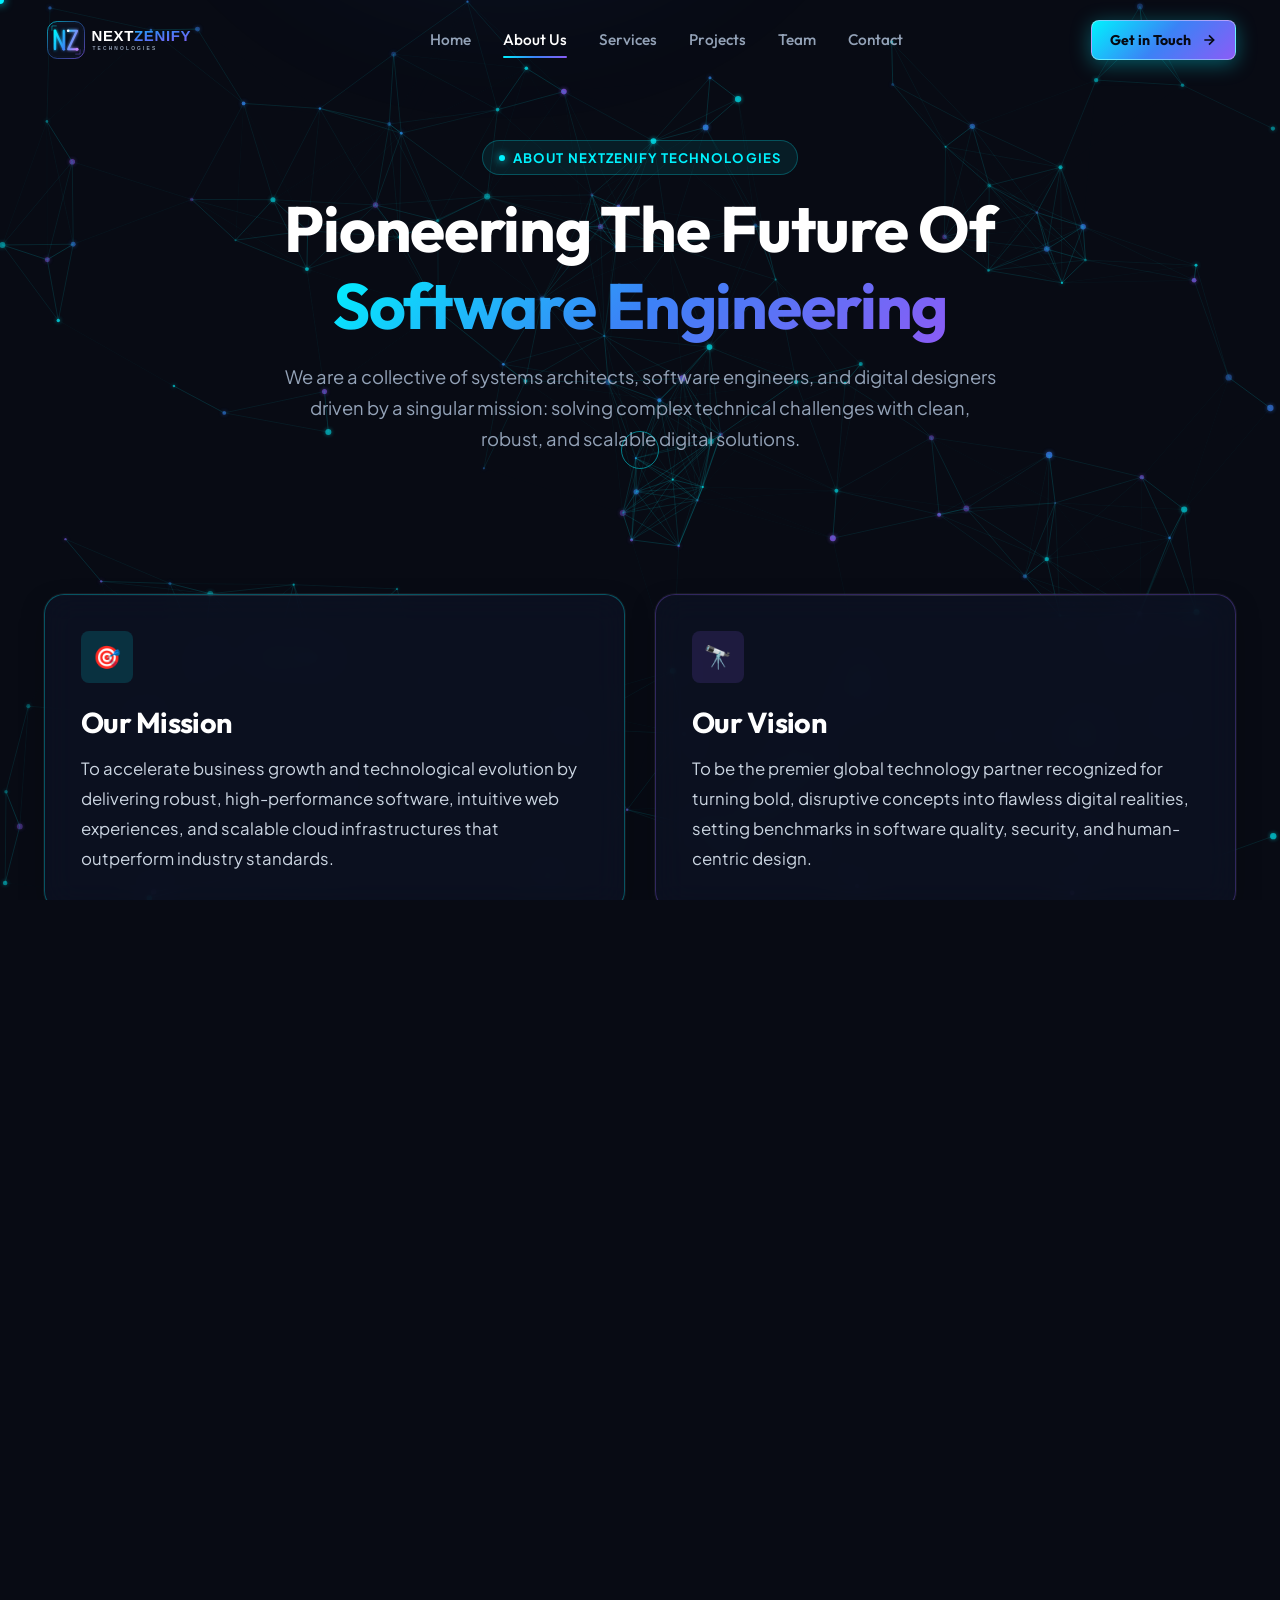
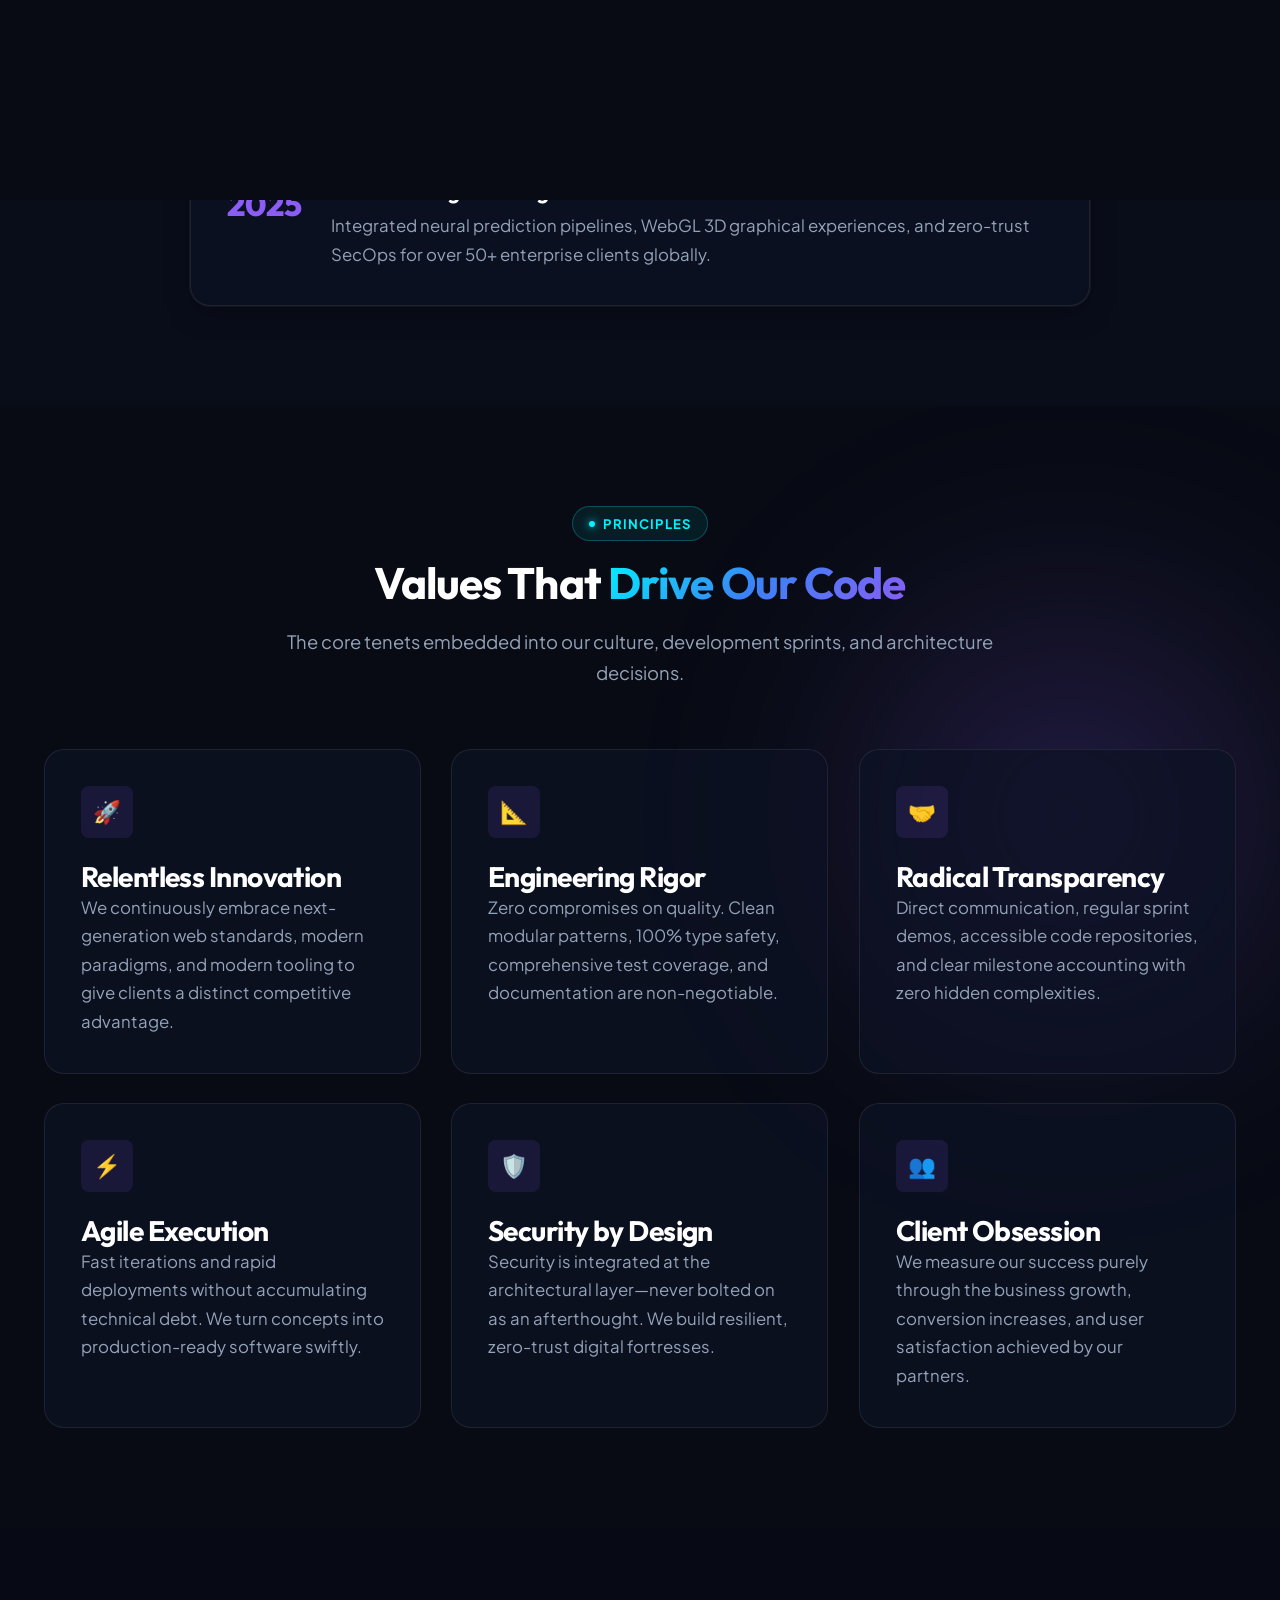
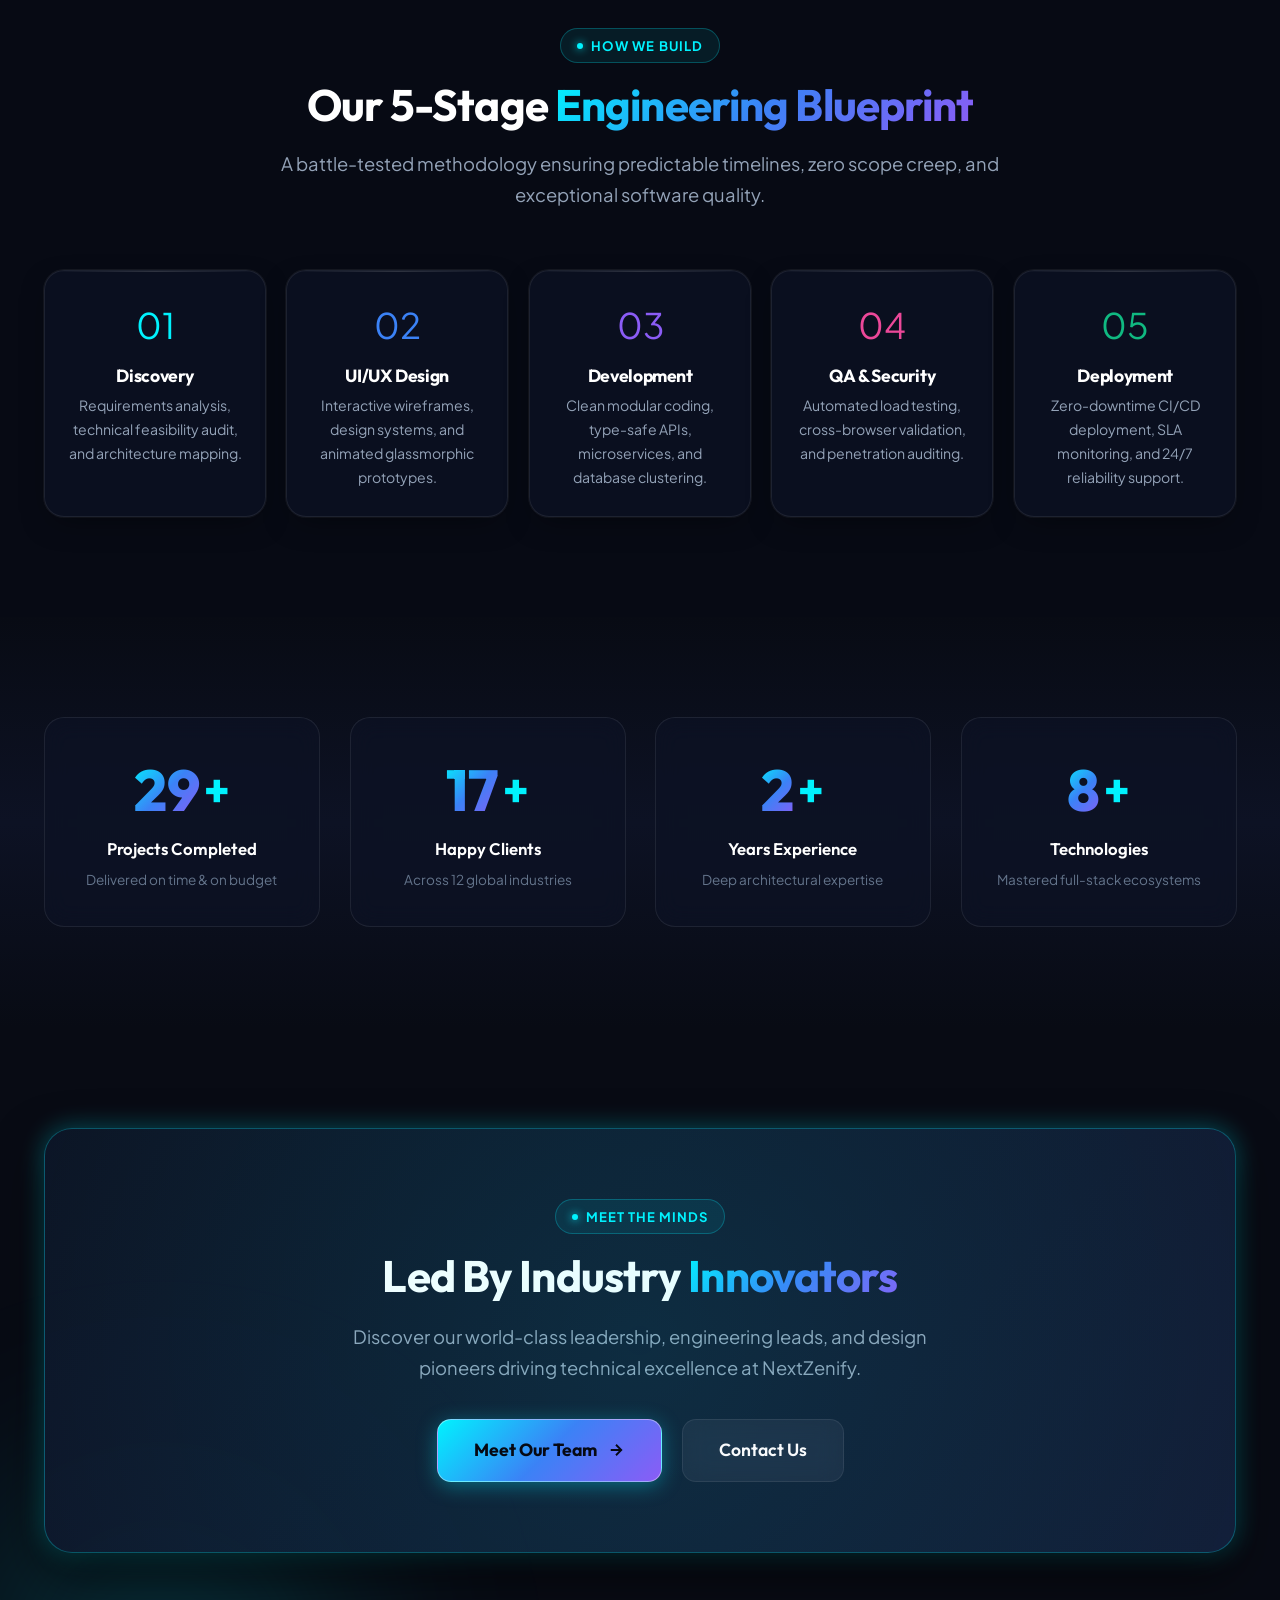
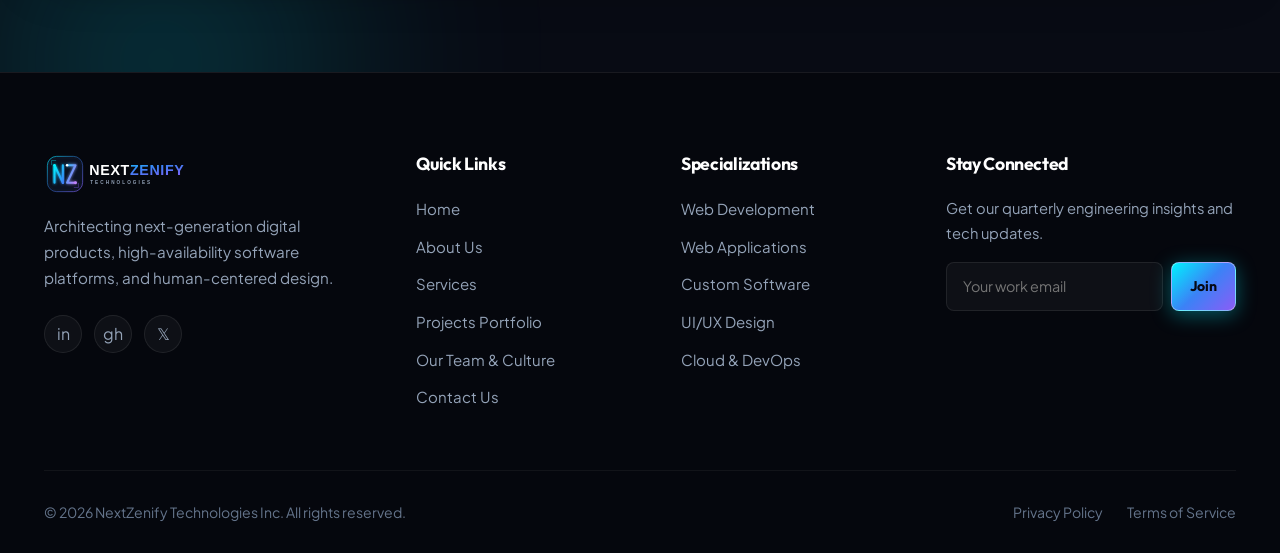
==== commit c18891b7: "Make it Responsive" ====
--- a/about.html
+++ b/about.html
@@ -22,9 +22,9 @@
   <link href="https://fonts.googleapis.com/css2?family=JetBrains+Mono:wght@400;600;700&family=Outfit:wght@400;500;600;700;800;900&family=Plus+Jakarta+Sans:wght@300;400;500;600;700&display=swap" rel="stylesheet" />
 
   <!-- Stylesheets -->
-  <link rel="stylesheet" href="css/style.css" />
-  <link rel="stylesheet" href="css/animations.css" />
-  <link rel="stylesheet" href="css/responsive.css" />
+  <link rel="stylesheet" href="css/style.css?v=2.1" />
+  <link rel="stylesheet" href="css/animations.css?v=2.1" />
+  <link rel="stylesheet" href="css/responsive.css?v=2.1" />
 </head>
 <body>
 
--- a/css/style.css
+++ b/css/style.css
@@ -657,24 +657,33 @@
 
 .hero-grid {
   display: grid;
-  grid-template-columns: 1.15fr 0.85fr;
+  grid-template-columns: minmax(0, 1.15fr) minmax(0, 0.85fr);
   gap: 60px;
   align-items: center;
+  width: 100%;
 }
 
 .hero-content {
+  width: 100%;
   max-width: 650px;
+  min-width: 0;
 }
 
 .hero-title {
   margin-bottom: 24px;
   line-height: 1.15;
+  width: 100%;
+  word-wrap: break-word;
+  overflow-wrap: break-word;
 }
 
 .hero-desc {
   font-size: 1.2rem;
   margin-bottom: 36px;
   line-height: 1.8;
+  width: 100%;
+  word-wrap: break-word;
+  overflow-wrap: break-word;
 }
 
 .hero-actions {
@@ -718,12 +727,17 @@
   display: flex;
   justify-content: center;
   align-items: center;
+  width: 100%;
+  max-width: 100%;
+  min-width: 0;
 }
 
 .hero-card-container {
   position: relative;
   width: 100%;
   max-width: 480px;
+  min-width: 0;
+  box-sizing: border-box;
   border-radius: var(--radius-lg);
   background: var(--bg-card);
   border: 1px solid var(--border-glass);
@@ -854,9 +868,13 @@
 }
 
 .code-viewport {
+  width: 100%;
+  max-width: 100%;
   min-height: 290px;
-  overflow: hidden;
+  overflow-x: auto;
+  overflow-y: hidden;
   position: relative;
+  -webkit-overflow-scrolling: touch;
 }
 
 .code-block {
@@ -865,6 +883,9 @@
   line-height: 1.65;
   color: #cbd5e1;
   margin: 0;
+  white-space: pre;
+  word-break: normal;
+  max-width: 100%;
   transition: opacity 0.22s cubic-bezier(0.4, 0, 0.2, 1), transform 0.22s cubic-bezier(0.4, 0, 0.2, 1);
   will-change: opacity, transform;
 }
@@ -2070,3 +2091,367 @@
   box-shadow: var(--glow-cyan);
   transform: translateY(-4px);
 }
+
+/* --------------------------------------------------------------------------
+   25. INTEGRATED RESPONSIVE SYSTEM (BUILT-IN)
+   -------------------------------------------------------------------------- */
+@media (max-width: 992px) {
+  :root {
+    --nav-height: 70px;
+  }
+
+  .section {
+    padding: 70px 0;
+  }
+
+  .navbar {
+    height: 70px !important;
+    padding: 0 16px !important;
+    width: 100% !important;
+    max-width: 100% !important;
+  }
+
+  .nav-container {
+    width: 100% !important;
+    max-width: 100% !important;
+    padding: 0 !important;
+    display: flex !important;
+    align-items: center !important;
+    justify-content: space-between !important;
+  }
+
+  .nav-brand img {
+    height: 38px !important;
+    max-width: 180px !important;
+  }
+
+  .nav-hamburger {
+    display: flex !important;
+    flex-shrink: 0 !important;
+    margin-left: auto !important;
+  }
+
+  .nav-links,
+  .nav-cta {
+    display: none !important;
+  }
+
+  .hero {
+    min-height: auto !important;
+    padding: calc(var(--nav-height) + 30px) 0 60px 0 !important;
+    width: 100% !important;
+    max-width: 100% !important;
+    overflow: hidden !important;
+  }
+
+  .hero-grid,
+  .container.hero-grid {
+    display: flex !important;
+    flex-direction: column !important;
+    width: 100% !important;
+    max-width: 100% !important;
+    text-align: center !important;
+    gap: 40px !important;
+  }
+
+  .hero-content {
+    width: 100% !important;
+    max-width: 680px !important;
+    margin: 0 auto !important;
+    text-align: center !important;
+    min-width: 0 !important;
+  }
+
+  .hero-title {
+    font-size: clamp(1.95rem, 5.5vw, 2.75rem) !important;
+    line-height: 1.2 !important;
+    width: 100% !important;
+    max-width: 100% !important;
+    word-wrap: break-word !important;
+    overflow-wrap: break-word !important;
+    margin: 0 auto 18px auto !important;
+    text-align: center !important;
+  }
+
+  .hero-desc {
+    font-size: 1.05rem !important;
+    line-height: 1.7 !important;
+    max-width: 100% !important;
+    margin: 0 auto 28px auto !important;
+    text-align: center !important;
+    word-wrap: break-word !important;
+    overflow-wrap: break-word !important;
+  }
+
+  .badge-tag {
+    max-width: 100% !important;
+    white-space: normal !important;
+    text-align: center !important;
+    margin: 0 auto 14px auto !important;
+    font-size: 0.78rem !important;
+  }
+
+  .hero-actions {
+    display: flex !important;
+    justify-content: center !important;
+    align-items: center !important;
+    gap: 14px !important;
+    flex-wrap: wrap !important;
+    width: 100% !important;
+    margin: 0 auto 36px auto !important;
+  }
+
+  .hero-trust-metrics {
+    display: flex !important;
+    justify-content: center !important;
+    align-items: center !important;
+    gap: 24px !important;
+    flex-wrap: wrap !important;
+    margin: 0 auto !important;
+    padding-top: 20px !important;
+  }
+
+  .hero-visual {
+    width: 100% !important;
+    max-width: 100% !important;
+    margin: 0 auto !important;
+    display: flex !important;
+    flex-direction: column !important;
+    align-items: center !important;
+    min-width: 0 !important;
+  }
+
+  .hero-card-container {
+    width: 100% !important;
+    max-width: 100% !important;
+    padding: 22px 16px !important;
+    box-sizing: border-box !important;
+    min-width: 0 !important;
+  }
+
+  .code-viewport {
+    width: 100% !important;
+    max-width: 100% !important;
+    min-height: 240px !important;
+    overflow-x: auto !important;
+    -webkit-overflow-scrolling: touch !important;
+  }
+
+  .code-block {
+    font-size: 0.76rem !important;
+    line-height: 1.55 !important;
+  }
+
+  .floating-badge {
+    position: relative !important;
+    top: auto !important;
+    bottom: auto !important;
+    left: auto !important;
+    right: auto !important;
+    margin: 12px auto !important;
+    width: 100% !important;
+    max-width: 100% !important;
+    white-space: normal !important;
+    animation: none !important;
+    transform: none !important;
+    box-sizing: border-box !important;
+  }
+
+  .floating-badge-1 {
+    margin-bottom: 14px !important;
+  }
+
+  .floating-badge-2 {
+    margin-top: 14px !important;
+  }
+
+  .contact-grid {
+    display: flex !important;
+    flex-direction: column !important;
+    gap: 36px !important;
+    width: 100% !important;
+  }
+
+  .form-row {
+    grid-template-columns: 1fr !important;
+    gap: 16px !important;
+  }
+
+  .stats-grid {
+    grid-template-columns: repeat(2, 1fr) !important;
+    gap: 16px !important;
+  }
+
+  .services-grid,
+  .projects-grid,
+  .features-grid,
+  .team-grid {
+    grid-template-columns: repeat(auto-fit, minmax(260px, 1fr)) !important;
+  }
+
+  .footer-grid {
+    grid-template-columns: repeat(2, 1fr) !important;
+    gap: 36px !important;
+  }
+}
+
+@media (max-width: 768px) {
+  .container {
+    padding: 0 18px !important;
+    width: 100% !important;
+    max-width: 100% !important;
+  }
+
+  .section {
+    padding: 55px 0 !important;
+  }
+
+  .section-title {
+    font-size: 1.95rem !important;
+  }
+
+  .form-card,
+  .contact-info-card,
+  .glass-card {
+    padding: 24px 16px !important;
+  }
+
+  input[type="text"],
+  input[type="email"],
+  input[type="tel"],
+  input[type="password"],
+  textarea,
+  select {
+    font-size: 16px !important;
+  }
+
+  .cta-box {
+    padding: 38px 18px !important;
+  }
+
+  .cta-actions {
+    flex-direction: column !important;
+    width: 100% !important;
+    gap: 12px !important;
+  }
+
+  .cta-actions .btn {
+    width: 100% !important;
+  }
+
+  .footer-grid {
+    grid-template-columns: 1fr !important;
+    gap: 28px !important;
+  }
+
+  .footer-bottom {
+    flex-direction: column !important;
+    text-align: center !important;
+    gap: 14px !important;
+  }
+
+  #back-to-top {
+    bottom: 18px !important;
+    right: 18px !important;
+    width: 42px !important;
+    height: 42px !important;
+  }
+}
+
+@media (max-width: 480px) {
+  .container {
+    padding: 0 14px !important;
+  }
+
+  .section {
+    padding: 45px 0 !important;
+  }
+
+  .nav-brand img {
+    height: 34px !important;
+  }
+
+  .btn {
+    width: 100% !important;
+    padding: 12px 18px !important;
+    font-size: 0.92rem !important;
+  }
+
+  .hero-title {
+    font-size: 1.85rem !important;
+    line-height: 1.22 !important;
+    margin-bottom: 14px !important;
+  }
+
+  .hero-desc {
+    font-size: 0.94rem !important;
+    margin-bottom: 22px !important;
+    line-height: 1.6 !important;
+  }
+
+  .hero-actions {
+    flex-direction: column !important;
+    width: 100% !important;
+    gap: 10px !important;
+  }
+
+  .hero-trust-metrics {
+    flex-direction: column !important;
+    gap: 12px !important;
+    padding-top: 16px !important;
+  }
+
+  .trust-item {
+    align-items: center !important;
+  }
+
+  .hero-card-container {
+    padding: 16px 10px !important;
+  }
+
+  .code-viewport {
+    min-height: 220px !important;
+  }
+
+  .code-block {
+    font-size: 0.7rem !important;
+    line-height: 1.5 !important;
+  }
+
+  .stats-grid,
+  .features-grid,
+  .services-grid,
+  .projects-grid,
+  .team-grid,
+  .values-grid {
+    grid-template-columns: 1fr !important;
+    gap: 18px !important;
+  }
+
+  .newsletter-form {
+    flex-direction: column !important;
+    gap: 10px !important;
+  }
+
+  .newsletter-input,
+  .newsletter-form .btn {
+    width: 100% !important;
+  }
+}
+
+@media (hover: none) or (pointer: coarse) {
+  .custom-cursor-dot,
+  .custom-cursor-ring {
+    display: none !important;
+  }
+
+  body,
+  body.has-custom-cursor,
+  body a,
+  body button,
+  body input,
+  body textarea,
+  body select {
+    cursor: auto !important;
+  }
+}
--- a/css/animations.css
+++ b/css/animations.css
@@ -200,7 +200,7 @@
 
 /* Slide From Left */
 .reveal-left {
-  transform: translateX(-50px);
+  transform: translateX(-40px);
 }
 
 .reveal-left.active {
@@ -210,12 +210,25 @@
 
 /* Slide From Right */
 .reveal-right {
-  transform: translateX(50px);
+  transform: translateX(40px);
 }
 
 .reveal-right.active {
   opacity: 1;
   transform: translateX(0);
+}
+
+/* On mobile/tablet screens, convert horizontal reveals to vertical to prevent viewport overflow */
+@media (max-width: 992px) {
+  .reveal-left,
+  .reveal-right {
+    transform: translateY(30px);
+  }
+
+  .reveal-left.active,
+  .reveal-right.active {
+    transform: translateY(0);
+  }
 }
 
 /* Scale Up Zoom */
--- a/css/responsive.css
+++ b/css/responsive.css
@@ -1,14 +1,42 @@
 /* ==========================================================================
-   NEXTZENIFY TECHNOLOGIES - RESPONSIVE STYLESHEET (RESPONSIVE.CSS)
-   Media queries for Desktop, Laptop, Tablet, and Mobile devices
+   NEXTZENIFY TECHNOLOGIES - ULTRA ROBUST RESPONSIVE STYLESHEET (RESPONSIVE.CSS)
+   Engineered for Mobile, Tablet, Phablet, Laptop, Desktop, and Ultra-Wide
    ========================================================================== */
 
 /* --------------------------------------------------------------------------
-   1. LAPTOPS & LARGE TABLETS (max-width: 1200px)
+   0. GLOBAL OVERFLOW PROTECTION & FLUID CONTAINERS
+   -------------------------------------------------------------------------- */
+html, body {
+  width: 100%;
+  max-width: 100%;
+  overflow-x: hidden !important;
+  position: relative;
+  box-sizing: border-box;
+}
+
+*, *::before, *::after {
+  box-sizing: border-box;
+}
+
+img, svg, video, canvas {
+  max-width: 100%;
+  height: auto;
+}
+
+/* --------------------------------------------------------------------------
+   1. LARGE DESKTOPS & LAPTOPS (max-width: 1200px)
    -------------------------------------------------------------------------- */
 @media (max-width: 1200px) {
+  :root {
+    --container-max: 1100px;
+  }
+
   .hero-grid {
     gap: 40px;
+  }
+
+  .hero-title {
+    font-size: 3.2rem;
   }
 
   .stats-grid {
@@ -16,9 +44,29 @@
     gap: 24px;
   }
 
+  .features-grid {
+    grid-template-columns: repeat(auto-fit, minmax(280px, 1fr));
+    gap: 24px;
+  }
+
+  .services-grid {
+    grid-template-columns: repeat(auto-fit, minmax(260px, 1fr));
+    gap: 24px;
+  }
+
+  .projects-grid {
+    grid-template-columns: repeat(auto-fit, minmax(320px, 1fr));
+    gap: 28px;
+  }
+
+  .team-grid {
+    grid-template-columns: repeat(auto-fit, minmax(240px, 1fr));
+    gap: 24px;
+  }
+
   .footer-grid {
-    grid-template-columns: 1fr 1fr;
-    gap: 40px;
+    grid-template-columns: 1.2fr 0.8fr 1fr 1fr;
+    gap: 32px;
   }
 }
 
@@ -34,55 +82,204 @@
     padding: 70px 0;
   }
 
-  /* Desktop Nav Hide / Hamburger Show */
+  /* Sticky Navbar on Tablets & Mobile */
+  .navbar {
+    height: 70px !important;
+    padding: 0 16px !important;
+    width: 100% !important;
+    max-width: 100% !important;
+  }
+
+  .nav-container {
+    width: 100% !important;
+    max-width: 100% !important;
+    padding: 0 !important;
+    display: flex !important;
+    align-items: center !important;
+    justify-content: space-between !important;
+  }
+
+  .nav-brand {
+    display: flex !important;
+    align-items: center !important;
+  }
+
+  .nav-brand img {
+    height: 38px !important;
+    max-width: 180px !important;
+  }
+
+  .nav-hamburger {
+    display: flex !important;
+    flex-shrink: 0 !important;
+    margin-left: auto !important;
+  }
+
   .nav-links,
   .nav-cta {
-    display: none;
-  }
-
-  .nav-hamburger {
-    display: flex;
-  }
-
-  /* Hero Stack */
-  .hero-grid {
-    grid-template-columns: 1fr;
-    text-align: center;
-    gap: 50px;
+    display: none !important;
+  }
+
+  /* Hero Section Stack */
+  .hero {
+    min-height: auto !important;
+    padding: calc(var(--nav-height) + 30px) 0 60px 0 !important;
+    width: 100% !important;
+    max-width: 100% !important;
+    overflow: hidden !important;
+  }
+
+  .hero-grid,
+  .container.hero-grid {
+    display: flex !important;
+    flex-direction: column !important;
+    width: 100% !important;
+    max-width: 100% !important;
+    text-align: center !important;
+    gap: 40px !important;
   }
 
   .hero-content {
-    max-width: 100%;
-    margin: 0 auto;
+    width: 100% !important;
+    max-width: 680px !important;
+    margin: 0 auto !important;
+    text-align: center !important;
+  }
+
+  .hero-title {
+    font-size: clamp(2rem, 5.5vw, 2.75rem) !important;
+    line-height: 1.2 !important;
+    width: 100% !important;
+    max-width: 100% !important;
+    word-wrap: break-word !important;
+    overflow-wrap: break-word !important;
+    hyphens: auto !important;
+    margin: 0 auto 18px auto !important;
+  }
+
+  .hero-desc {
+    font-size: 1.05rem !important;
+    line-height: 1.7 !important;
+    max-width: 100% !important;
+    margin: 0 auto 28px auto !important;
+    text-align: center !important;
+  }
+
+  .badge-tag {
+    max-width: 100% !important;
+    white-space: normal !important;
+    text-align: center !important;
+    margin: 0 auto 14px auto !important;
+    font-size: 0.78rem !important;
   }
 
   .hero-actions {
-    justify-content: center;
+    display: flex !important;
+    justify-content: center !important;
+    align-items: center !important;
+    gap: 14px !important;
+    flex-wrap: wrap !important;
+    width: 100% !important;
+    margin: 0 auto 36px auto !important;
   }
 
   .hero-trust-metrics {
-    justify-content: center;
+    display: flex !important;
+    justify-content: center !important;
+    align-items: center !important;
+    gap: 24px !important;
+    flex-wrap: wrap !important;
+    margin: 0 auto !important;
+    padding-top: 20px !important;
   }
 
   .hero-visual {
-    margin-top: 20px;
-  }
-
-  /* Contact layout */
+    width: 100% !important;
+    max-width: 100% !important;
+    margin: 0 auto !important;
+    display: flex !important;
+    flex-direction: column !important;
+    align-items: center !important;
+  }
+
+  .hero-card-container {
+    width: 100% !important;
+    max-width: 100% !important;
+    padding: 22px 16px !important;
+    box-sizing: border-box !important;
+  }
+
+  /* Re-stack floating badges smoothly on mobile */
+  .floating-badge {
+    position: relative !important;
+    top: auto !important;
+    bottom: auto !important;
+    left: auto !important;
+    right: auto !important;
+    margin: 12px auto !important;
+    width: 100% !important;
+    max-width: 100% !important;
+    white-space: normal !important;
+    animation: none !important;
+    transform: none !important;
+    box-sizing: border-box !important;
+  }
+
+  .floating-badge-1 {
+    margin-bottom: 14px !important;
+  }
+
+  .floating-badge-2 {
+    margin-top: 14px !important;
+  }
+
+  /* Two Column Sections to One Column */
   .contact-grid {
-    grid-template-columns: 1fr;
-    gap: 40px;
+    display: flex !important;
+    flex-direction: column !important;
+    gap: 36px !important;
+    width: 100% !important;
+  }
+
+  .about-story-grid {
+    display: flex !important;
+    flex-direction: column !important;
+    gap: 36px !important;
+    text-align: center !important;
   }
 
   /* Timeline & Process */
+  .process-timeline {
+    padding: 0 10px;
+  }
+
   .process-step {
     flex-direction: column !important;
     text-align: center !important;
-  }
-
-  /* Services Grid */
+    gap: 16px !important;
+  }
+
+  .process-step .process-content {
+    max-width: 100% !important;
+  }
+
+  /* Grids adjustments */
   .services-grid {
-    grid-template-columns: repeat(auto-fit, minmax(260px, 1fr));
+    grid-template-columns: repeat(auto-fit, minmax(260px, 1fr)) !important;
+  }
+
+  .projects-grid {
+    grid-template-columns: repeat(auto-fit, minmax(280px, 1fr)) !important;
+  }
+
+  .team-grid {
+    grid-template-columns: repeat(auto-fit, minmax(220px, 1fr)) !important;
+  }
+
+  /* Footer Layout for Tablets */
+  .footer-grid {
+    grid-template-columns: repeat(2, 1fr) !important;
+    gap: 36px !important;
   }
 }
 
@@ -91,129 +288,327 @@
    -------------------------------------------------------------------------- */
 @media (max-width: 768px) {
   .container {
-    padding: 0 18px;
+    padding: 0 18px !important;
+    width: 100% !important;
+    max-width: 100% !important;
   }
 
   .section {
-    padding: 60px 0;
+    padding: 55px 0 !important;
   }
 
   .section-header {
-    margin-bottom: 40px;
-  }
-
+    margin-bottom: 32px !important;
+  }
+
+  .section-title {
+    font-size: 1.95rem !important;
+    line-height: 1.25 !important;
+  }
+
+  .section-subtitle {
+    font-size: 1rem !important;
+  }
+
+  /* Form Responsive Styles */
   .form-row {
-    grid-template-columns: 1fr;
+    grid-template-columns: 1fr !important;
+    gap: 16px !important;
   }
 
   .form-card {
-    padding: 28px 20px;
+    padding: 24px 16px !important;
+    border-radius: var(--radius-md) !important;
+  }
+
+  .contact-info-card {
+    padding: 24px 16px !important;
+    border-radius: var(--radius-md) !important;
   }
 
   .glass-card {
-    padding: 28px 20px;
-  }
-
+    padding: 22px 16px !important;
+    border-radius: var(--radius-md) !important;
+  }
+
+  /* Form inputs touch accessibility (prevent iOS auto-zoom) */
+  input[type="text"],
+  input[type="email"],
+  input[type="tel"],
+  input[type="password"],
+  textarea,
+  select {
+    font-size: 16px !important;
+    max-width: 100% !important;
+  }
+
+  /* Stats Grid */
   .stats-grid {
-    grid-template-columns: 1fr;
-    gap: 18px;
+    grid-template-columns: repeat(2, 1fr) !important;
+    gap: 14px !important;
   }
 
   .stat-card {
-    padding: 28px 16px;
-  }
-
+    padding: 20px 14px !important;
+  }
+
+  .stat-card .stat-number {
+    font-size: 2rem !important;
+  }
+
+  /* CTA Banner Box */
   .cta-box {
-    padding: 48px 24px;
-  }
-
+    padding: 38px 18px !important;
+    text-align: center !important;
+    border-radius: var(--radius-lg) !important;
+  }
+
+  .cta-actions {
+    flex-direction: column !important;
+    width: 100% !important;
+    gap: 12px !important;
+  }
+
+  .cta-actions .btn {
+    width: 100% !important;
+  }
+
+  /* Filter Pills Carousel / Wrapping */
+  .filter-pills {
+    display: flex !important;
+    flex-wrap: wrap !important;
+    justify-content: center !important;
+    gap: 8px !important;
+    margin-bottom: 28px !important;
+  }
+
+  .filter-btn {
+    padding: 8px 14px !important;
+    font-size: 0.82rem !important;
+  }
+
+  /* Code Block Viewport */
+  .code-viewport {
+    width: 100% !important;
+    max-width: 100% !important;
+    min-height: 240px !important;
+    overflow-x: auto !important;
+    -webkit-overflow-scrolling: touch !important;
+  }
+
+  .code-block {
+    font-size: 0.74rem !important;
+    line-height: 1.55 !important;
+  }
+
+  /* Footer Layout */
   .footer-grid {
-    grid-template-columns: 1fr;
-    gap: 36px;
+    grid-template-columns: 1fr !important;
+    gap: 28px !important;
   }
 
   .footer-bottom {
-    flex-direction: column;
-    text-align: center;
-    gap: 14px;
+    flex-direction: column !important;
+    text-align: center !important;
+    gap: 14px !important;
   }
 
   .footer-legal-links {
-    justify-content: center;
-  }
-
-  /* Floating badges repositioning for mobile hero */
-  .floating-badge-1 {
-    top: -15px;
-    right: 0px;
-  }
-
-  .floating-badge-2 {
-    bottom: -15px;
-    left: 0px;
-  }
-
-  /* Back to top position */
+    justify-content: center !important;
+    flex-wrap: wrap !important;
+    gap: 14px !important;
+  }
+
+  /* Floating Back to Top Button */
   #back-to-top {
-    bottom: 20px;
-    left: 20px;
-    width: 40px;
-    height: 40px;
-  }
-}
-
-/* --------------------------------------------------------------------------
-   4. SMALL MOBILE SCREENS (max-width: 480px)
+    bottom: 18px !important;
+    right: 18px !important;
+    width: 42px !important;
+    height: 42px !important;
+    font-size: 1.1rem !important;
+  }
+
+  /* Toast Notification */
+  .toast-notification {
+    left: 12px !important;
+    right: 12px !important;
+    bottom: 12px !important;
+    max-width: calc(100vw - 24px) !important;
+  }
+}
+
+/* --------------------------------------------------------------------------
+   4. SMALL MOBILE SCREENS & PHONES (max-width: 480px)
    -------------------------------------------------------------------------- */
 @media (max-width: 480px) {
+  .container {
+    padding: 0 14px !important;
+  }
+
+  .section {
+    padding: 45px 0 !important;
+  }
+
+  /* Brand Logo in Nav */
+  .nav-brand img {
+    height: 34px !important;
+  }
+
+  /* Full Width Buttons */
   .btn {
-    width: 100%;
+    width: 100% !important;
+    padding: 12px 18px !important;
+    font-size: 0.92rem !important;
+  }
+
+  .btn-sm {
+    padding: 8px 12px !important;
+    font-size: 0.82rem !important;
+  }
+
+  /* Hero Section */
+  .hero-title {
+    font-size: 1.85rem !important;
+    line-height: 1.22 !important;
+    margin-bottom: 14px !important;
+  }
+
+  .hero-desc {
+    font-size: 0.94rem !important;
+    margin-bottom: 22px !important;
+    line-height: 1.6 !important;
   }
 
   .hero-actions {
-    flex-direction: column;
-    width: 100%;
+    flex-direction: column !important;
+    width: 100% !important;
+    gap: 10px !important;
   }
 
   .hero-trust-metrics {
-    flex-direction: column;
-    gap: 16px;
-  }
-
-  .filter-pills {
-    gap: 8px;
+    flex-direction: column !important;
+    gap: 12px !important;
+    padding-top: 16px !important;
+  }
+
+  .trust-item {
+    align-items: center !important;
+  }
+
+  .trust-num {
+    font-size: 1.35rem !important;
+  }
+
+  /* Hero Card & Code Box */
+  .hero-card-container {
+    padding: 16px 10px !important;
+    border-radius: var(--radius-md) !important;
+  }
+
+  .code-viewport {
+    min-height: 220px !important;
+  }
+
+  .code-block {
+    font-size: 0.7rem !important;
+    line-height: 1.5 !important;
+  }
+
+  /* Grids in 1 Column */
+  .stats-grid {
+    grid-template-columns: 1fr !important;
+    gap: 12px !important;
+  }
+
+  .features-grid,
+  .services-grid,
+  .projects-grid,
+  .team-grid,
+  .values-grid {
+    grid-template-columns: 1fr !important;
+    gap: 18px !important;
+  }
+
+  /* Newsletter Form */
+  .newsletter-form {
+    flex-direction: column !important;
+    gap: 10px !important;
+  }
+
+  .newsletter-input,
+  .newsletter-form .btn {
+    width: 100% !important;
+  }
+
+  /* Mobile Nav Links */
+  .mobile-nav-links {
+    gap: 18px !important;
+  }
+
+  .mobile-nav-link {
+    font-size: 1.35rem !important;
+  }
+
+  /* Badge Tag */
+  .badge-tag {
+    font-size: 0.72rem !important;
+    padding: 4px 10px !important;
+  }
+
+  /* Testimonials */
+  .testimonial-card {
+    padding: 20px 14px !important;
+  }
+}
+
+/* --------------------------------------------------------------------------
+   5. EXTRA SMALL PHONES (max-width: 360px)
+   -------------------------------------------------------------------------- */
+@media (max-width: 360px) {
+  .hero-title {
+    font-size: 1.65rem !important;
+  }
+
+  .section-title {
+    font-size: 1.5rem !important;
+  }
+
+  .code-block {
+    font-size: 0.68rem !important;
   }
 
   .filter-btn {
-    padding: 8px 16px;
-    font-size: 0.85rem;
-  }
-
-  .projects-grid {
-    grid-template-columns: 1fr;
-  }
-
-  .floating-badge {
-    position: static;
-    margin-top: 14px;
-    width: 100%;
-  }
-
-  .hero-card-container {
-    padding: 20px 14px;
-  }
-
-  .code-block {
-    font-size: 0.78rem;
-  }
-
-  .newsletter-form {
-    flex-direction: column;
-  }
-}
-
-/* --------------------------------------------------------------------------
-   5. REDUCED MOTION PREFERENCE (ACCESSIBILITY)
+    font-size: 0.75rem !important;
+    padding: 6px 10px !important;
+  }
+}
+
+/* --------------------------------------------------------------------------
+   6. TOUCH DEVICE OPTIMIZATION (NO HOVER POINTER)
+   -------------------------------------------------------------------------- */
+@media (hover: none) or (pointer: coarse) {
+  .custom-cursor-dot,
+  .custom-cursor-ring {
+    display: none !important;
+  }
+
+  body,
+  body.has-custom-cursor,
+  body a,
+  body button,
+  body input,
+  body textarea,
+  body select {
+    cursor: auto !important;
+  }
+
+  .tilt-card:active {
+    transform: scale(0.98);
+  }
+}
+
+/* --------------------------------------------------------------------------
+   7. REDUCED MOTION PREFERENCE (ACCESSIBILITY)
    -------------------------------------------------------------------------- */
 @media (prefers-reduced-motion: reduce) {
   *, *::before, *::after {
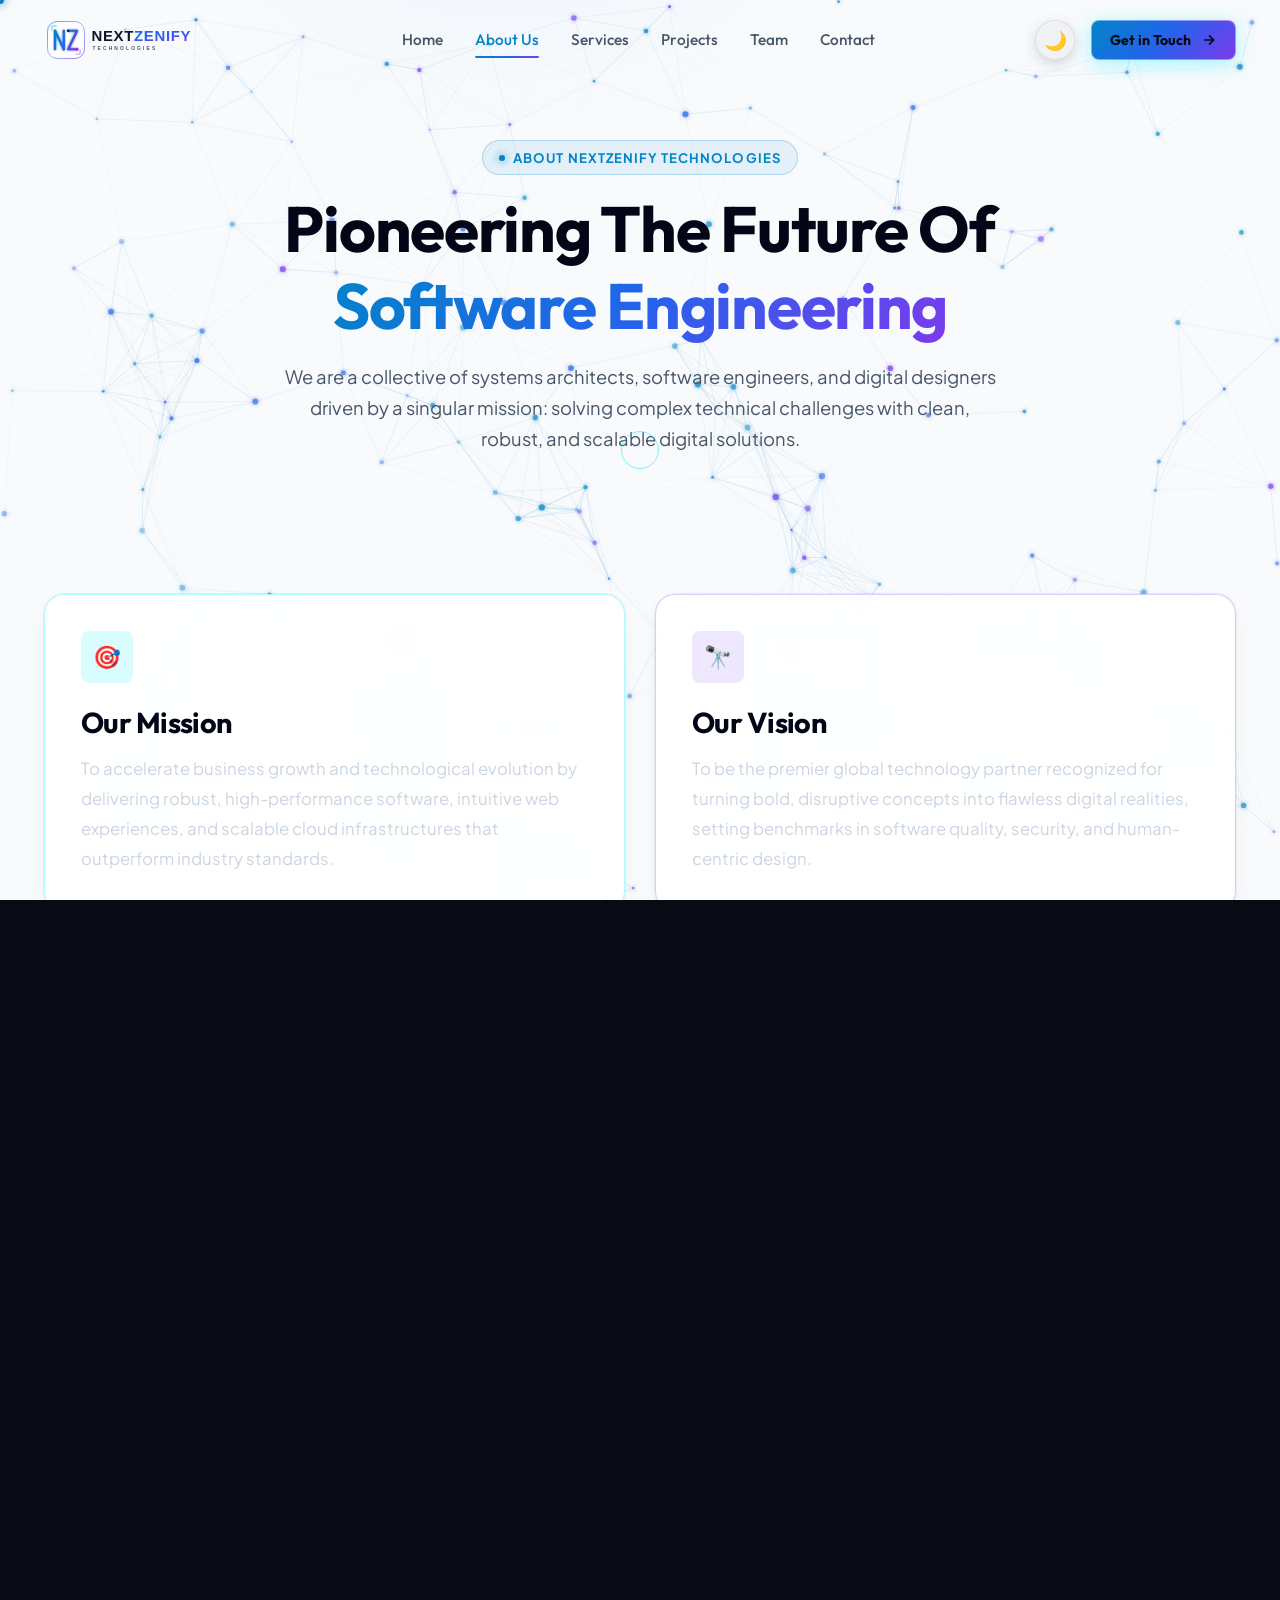
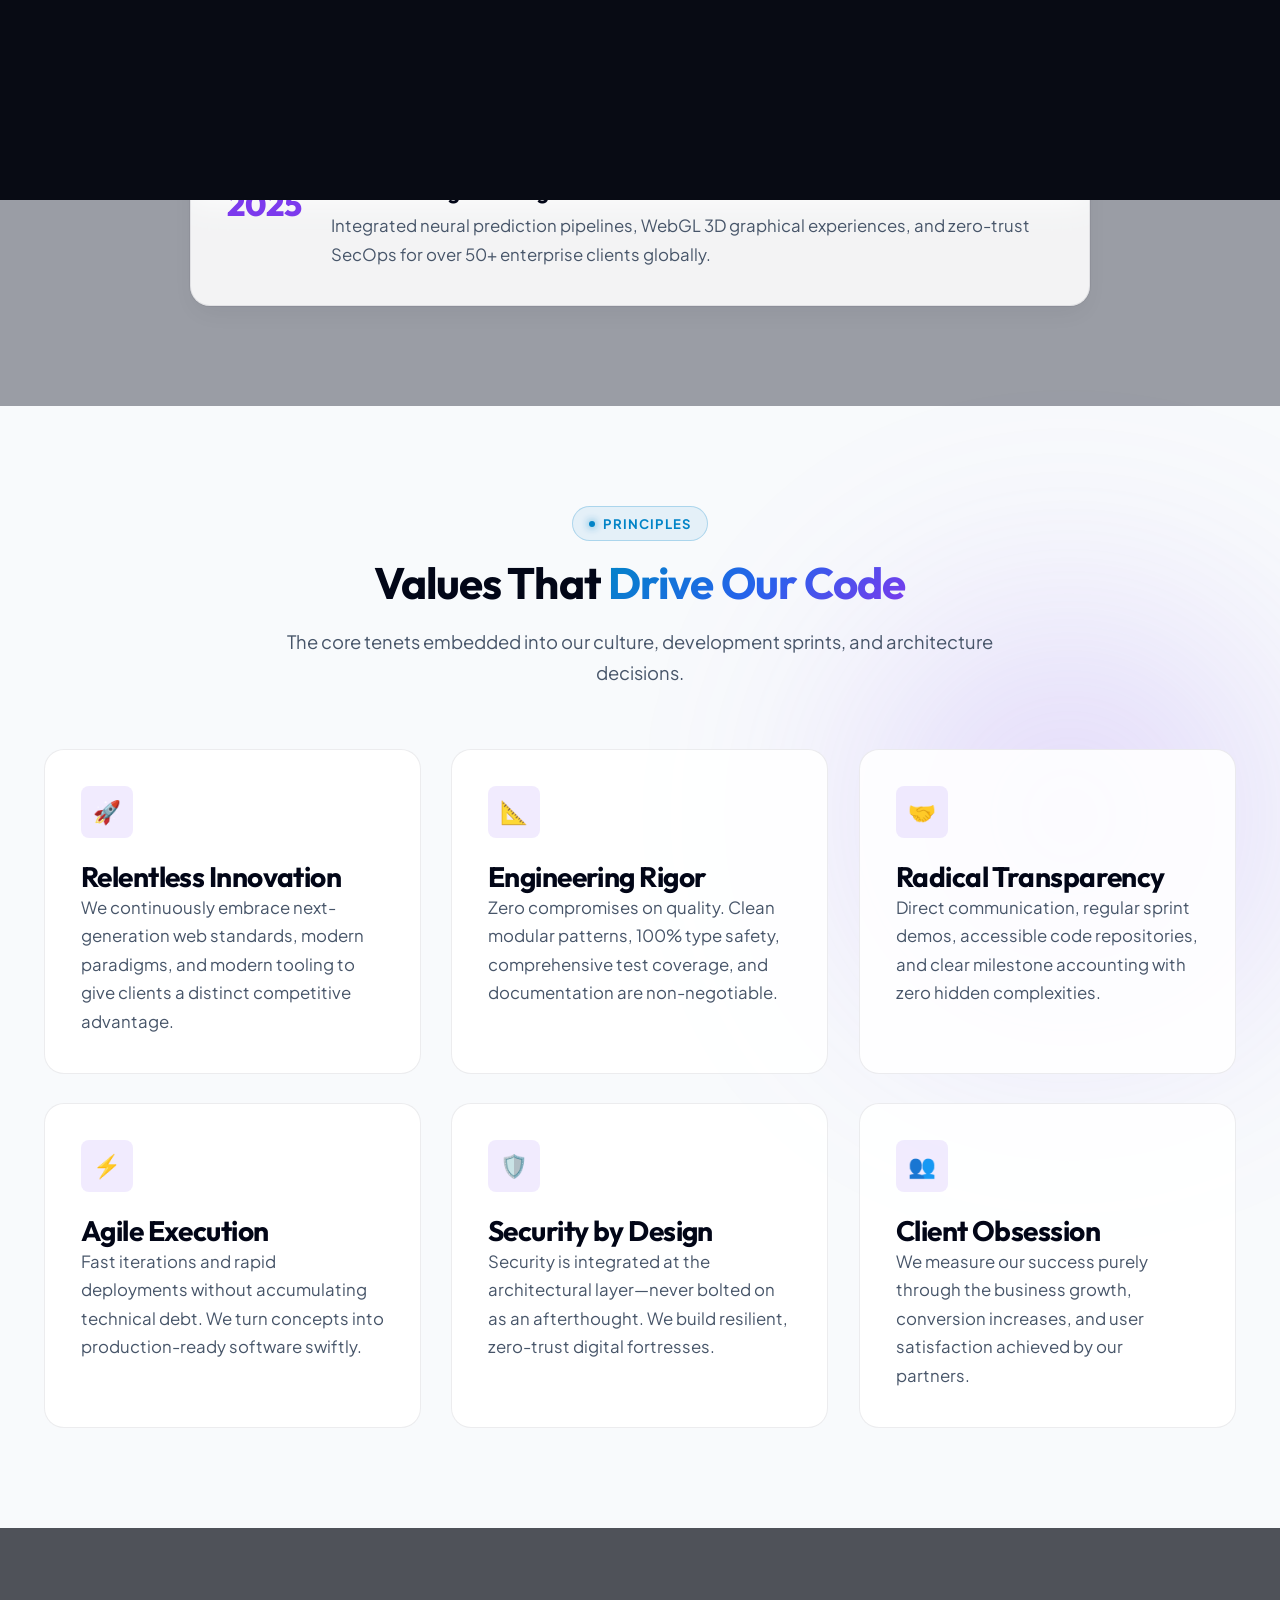
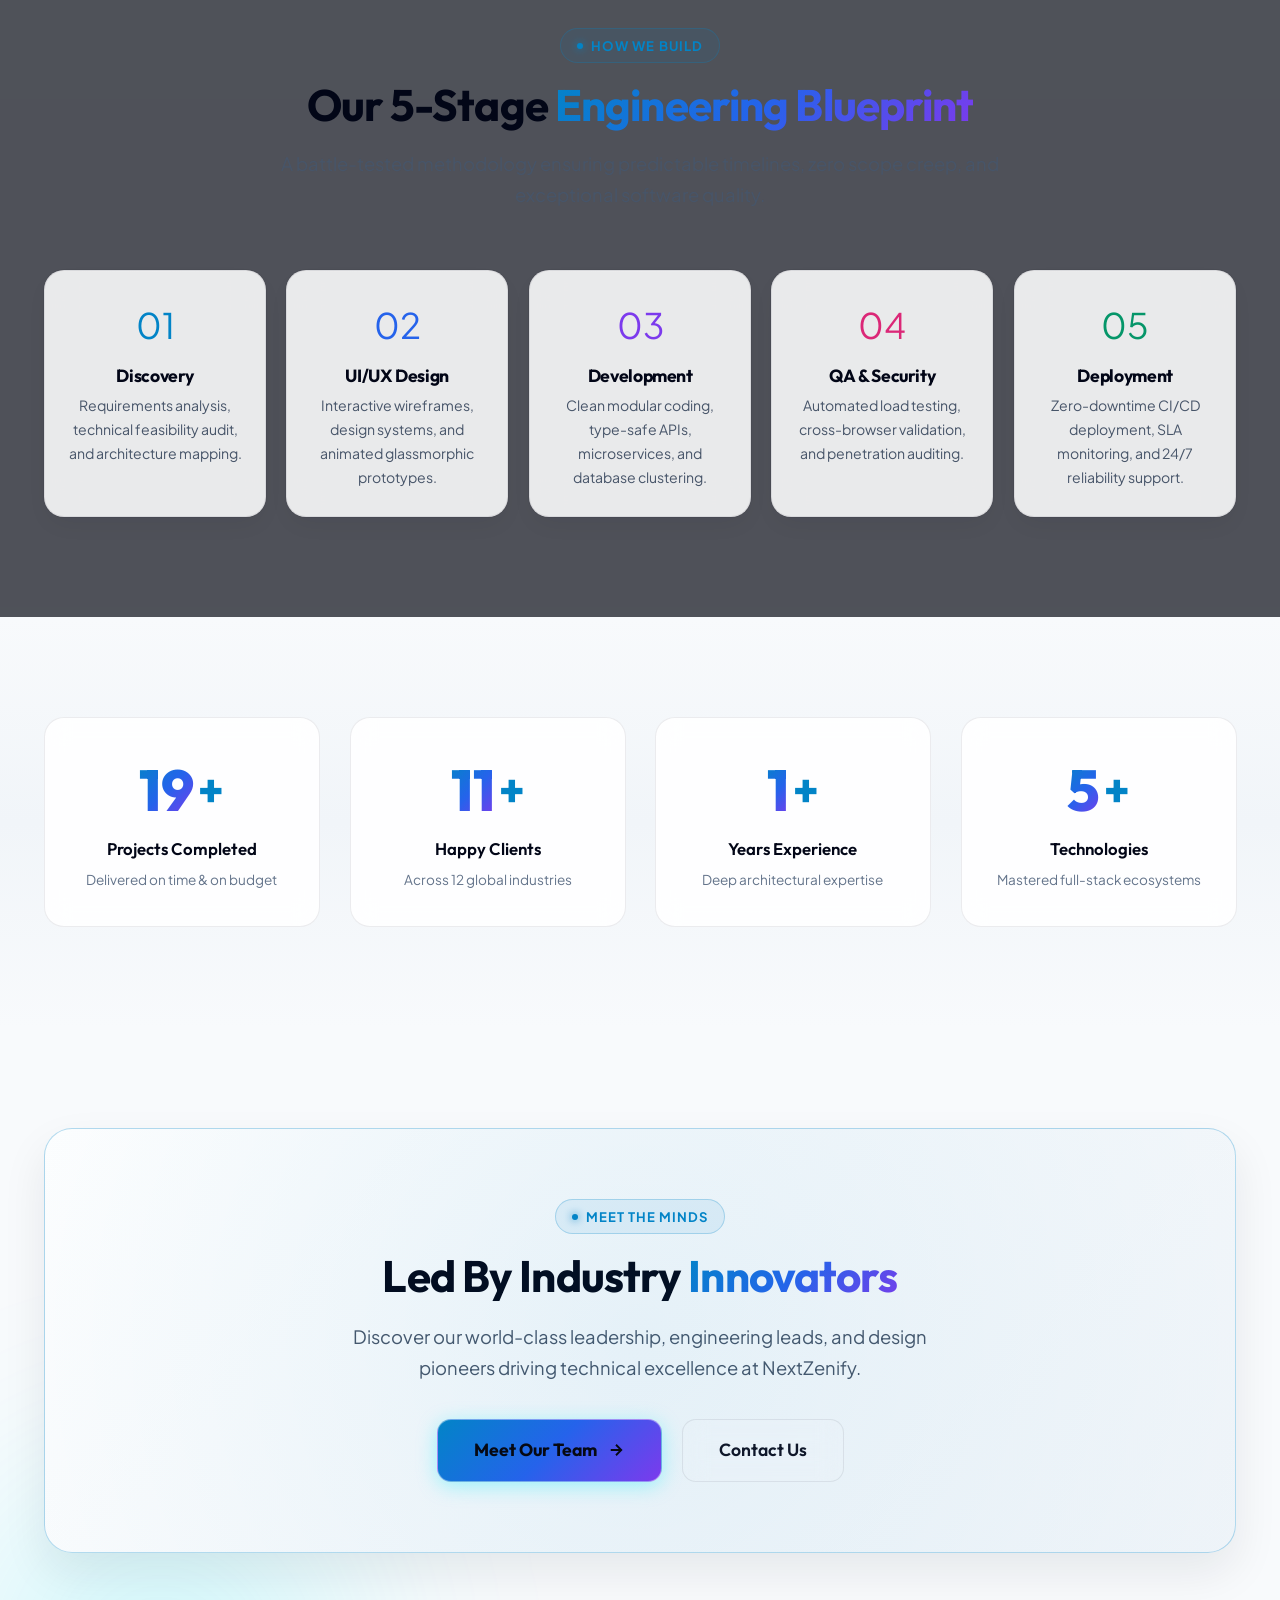
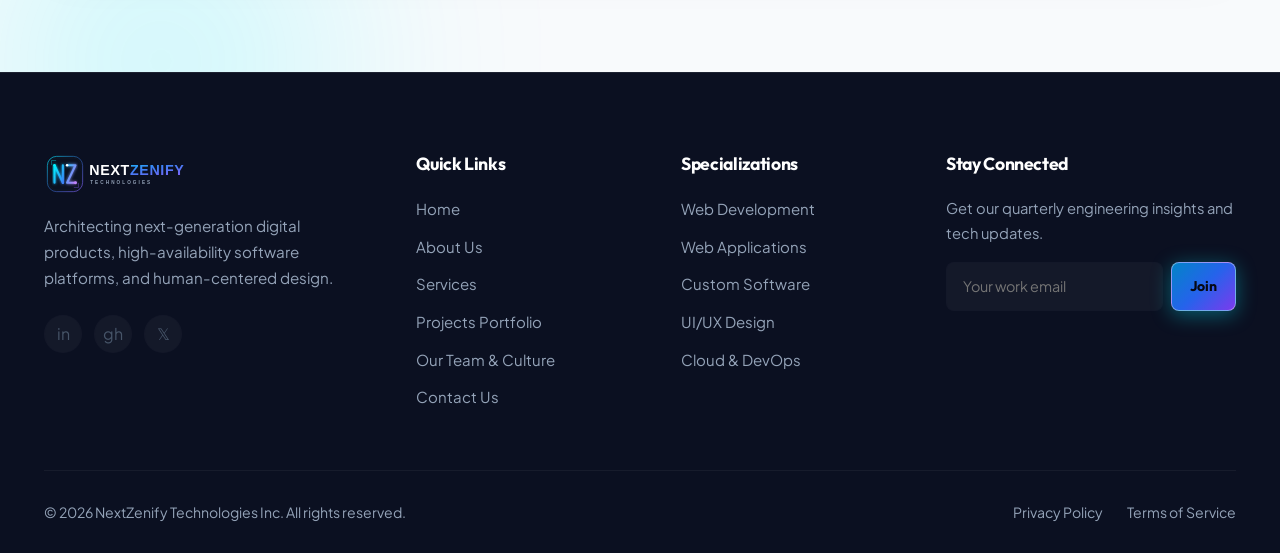
==== commit 0b275dc6: "Update site" ====
--- a/about.html
+++ b/about.html
@@ -21,10 +21,15 @@
   <link rel="preconnect" href="https://fonts.gstatic.com" />
   <link href="https://fonts.googleapis.com/css2?family=JetBrains+Mono:wght@400;600;700&family=Outfit:wght@400;500;600;700;800;900&family=Plus+Jakarta+Sans:wght@300;400;500;600;700&display=swap" rel="stylesheet" />
 
+  <!-- Theme Initialization (Zero Flash) -->
+  <script>
+    (function(){const t=localStorage.getItem('nextzenify-theme');const p=window.matchMedia&&window.matchMedia('(prefers-color-scheme: light)').matches;document.documentElement.setAttribute('data-theme',t||(p?'light':'dark'));})();
+  </script>
+
   <!-- Stylesheets -->
-  <link rel="stylesheet" href="css/style.css?v=2.1" />
-  <link rel="stylesheet" href="css/animations.css?v=2.1" />
-  <link rel="stylesheet" href="css/responsive.css?v=2.1" />
+  <link rel="stylesheet" href="css/style.css?v=2.4" />
+  <link rel="stylesheet" href="css/animations.css?v=2.4" />
+  <link rel="stylesheet" href="css/responsive.css?v=2.4" />
 </head>
 <body>
 
@@ -62,6 +67,12 @@
       </nav>
 
       <div class="nav-cta">
+        <!-- Dark / Light Mode Toggle Button -->
+        <button class="theme-toggle-btn" id="theme-toggle-btn" title="Toggle Theme" aria-label="Toggle Theme">
+          <span class="theme-icon sun-icon">☀️</span>
+          <span class="theme-icon moon-icon">🌙</span>
+        </button>
+
         <a href="contact.html" class="btn btn-primary btn-sm">
           <span>Get in Touch</span>
           <svg class="icon-arrow" width="16" height="16" viewBox="0 0 24 24" fill="none" stroke="currentColor" stroke-width="2.5"><line x1="5" y1="12" x2="19" y2="12"></line><polyline points="12 5 19 12 12 19"></polyline></svg>
@@ -85,7 +96,15 @@
       <a href="projects.html" class="mobile-nav-link">Projects</a>
       <a href="team.html" class="mobile-nav-link">Team</a>
       <a href="contact.html" class="mobile-nav-link">Contact</a>
-      <a href="contact.html" class="btn btn-primary" style="margin-top: 20px;">Get Started</a>
+      
+      <!-- Mobile Theme Toggle -->
+      <button class="theme-toggle-btn mobile-theme-btn" id="mobile-theme-toggle-btn" title="Toggle Theme" aria-label="Toggle Theme">
+        <span class="theme-icon sun-icon">☀️</span>
+        <span class="theme-icon moon-icon">🌙</span>
+        <span class="theme-label">Light Mode</span>
+      </button>
+
+      <a href="contact.html" class="btn btn-primary" style="margin-top: 14px;">Get Started</a>
     </nav>
   </div>
 
--- a/css/style.css
+++ b/css/style.css
@@ -67,6 +67,234 @@
   --transition-fast: 0.2s cubic-bezier(0.4, 0, 0.2, 1);
   --transition-normal: 0.35s cubic-bezier(0.4, 0, 0.2, 1);
   --transition-smooth: 0.5s cubic-bezier(0.16, 1, 0.3, 1);
+}
+
+/* --------------------------------------------------------------------------
+   1.1. LIGHT MODE THEME TOKENS
+   -------------------------------------------------------------------------- */
+[data-theme="light"] {
+  /* Crisp Modern High-Tech Light Palette */
+  --bg-primary: #f8fafc;
+  --bg-secondary: #f1f5f9;
+  --bg-tertiary: #e2e8f0;
+  --bg-card: rgba(255, 255, 255, 0.88);
+  --bg-card-hover: #ffffff;
+  --bg-glass: rgba(15, 23, 42, 0.03);
+  --bg-glass-heavy: rgba(255, 255, 255, 0.94);
+
+  /* Deep Vivid Accents */
+  --accent-cyan: #0284c7;
+  --accent-blue: #2563eb;
+  --accent-purple: #7c3aed;
+  --accent-pink: #db2777;
+  --accent-emerald: #059669;
+  --accent-amber: #d97706;
+
+  /* Gradients */
+  --grad-primary: linear-gradient(135deg, #0284c7 0%, #2563eb 50%, #7c3aed 100%);
+  --grad-accent: linear-gradient(135deg, #2563eb 0%, #7c3aed 100%);
+  --grad-cyber: linear-gradient(135deg, #0284c7 0%, #2563eb 100%);
+  --grad-glow: radial-gradient(circle, rgba(2, 132, 199, 0.1) 0%, rgba(124, 58, 237, 0.04) 50%, transparent 70%);
+  --grad-dark-card: linear-gradient(180deg, rgba(0, 0, 0, 0.01) 0%, rgba(0, 0, 0, 0.03) 100%);
+
+  /* High Contrast Typography */
+  --text-primary: #0f172a;
+  --text-secondary: #475569;
+  --text-muted: #64748b;
+  --text-highlight: #020617;
+
+  /* Subtle Borders */
+  --border-glass: rgba(15, 23, 42, 0.08);
+  --border-glass-hover: rgba(2, 132, 199, 0.5);
+  --border-glass-active: rgba(124, 58, 237, 0.5);
+
+  /* Clean Drop Shadows */
+  --glow-cyan: 0 4px 20px rgba(2, 132, 199, 0.2);
+  --glow-blue: 0 4px 20px rgba(37, 99, 235, 0.2);
+  --glow-purple: 0 4px 20px rgba(124, 58, 237, 0.2);
+  --shadow-card: 0 10px 25px -5px rgba(15, 23, 42, 0.06), 0 0 0 1px rgba(15, 23, 42, 0.06);
+  --shadow-card-hover: 0 20px 35px -10px rgba(15, 23, 42, 0.12), 0 0 0 1px rgba(2, 132, 199, 0.4);
+}
+
+/* Light Theme Component Overrides */
+[data-theme="light"] .navbar.scrolled {
+  background: rgba(255, 255, 255, 0.92) !important;
+  backdrop-filter: blur(20px) !important;
+  -webkit-backdrop-filter: blur(20px) !important;
+  box-shadow: 0 4px 20px rgba(15, 23, 42, 0.08) !important;
+  border-bottom: 1px solid rgba(15, 23, 42, 0.08) !important;
+}
+
+[data-theme="light"] .nav-link {
+  color: #475569 !important;
+}
+
+[data-theme="light"] .nav-link:hover,
+[data-theme="light"] .nav-link.active {
+  color: #0284c7 !important;
+}
+
+[data-theme="light"] .nav-hamburger span {
+  background: #0f172a !important;
+}
+
+[data-theme="light"] .mobile-nav-overlay {
+  background: rgba(255, 255, 255, 0.98) !important;
+}
+
+[data-theme="light"] .mobile-nav-link {
+  color: #334155 !important;
+}
+
+[data-theme="light"] .mobile-nav-link.active,
+[data-theme="light"] .mobile-nav-link:hover {
+  color: #0284c7 !important;
+}
+
+/* Light Theme Code Card & Terminal Visuals */
+[data-theme="light"] .hero-card-container {
+  background: rgba(255, 255, 255, 0.94) !important;
+  border: 1px solid rgba(15, 23, 42, 0.1) !important;
+  box-shadow: 0 20px 45px -10px rgba(15, 23, 42, 0.12), 0 0 0 1px rgba(15, 23, 42, 0.05) !important;
+}
+
+[data-theme="light"] .hero-card-container:hover {
+  border-color: rgba(2, 132, 199, 0.5) !important;
+  box-shadow: 0 25px 50px -10px rgba(2, 132, 199, 0.18), 0 0 0 1px rgba(2, 132, 199, 0.3) !important;
+}
+
+[data-theme="light"] .terminal-header {
+  border-bottom: 1px solid rgba(15, 23, 42, 0.08) !important;
+}
+
+[data-theme="light"] .code-tab {
+  color: #64748b !important;
+}
+
+[data-theme="light"] .code-tab:hover {
+  color: #0f172a !important;
+  background: rgba(15, 23, 42, 0.05) !important;
+}
+
+[data-theme="light"] .code-tab.active {
+  background: rgba(2, 132, 199, 0.1) !important;
+  color: #0284c7 !important;
+  border-color: rgba(2, 132, 199, 0.35) !important;
+  box-shadow: 0 2px 8px rgba(2, 132, 199, 0.15) !important;
+}
+
+[data-theme="light"] .code-copy-btn {
+  background: rgba(15, 23, 42, 0.04) !important;
+  border-color: rgba(15, 23, 42, 0.1) !important;
+  color: #64748b !important;
+}
+
+[data-theme="light"] .code-copy-btn:hover {
+  color: #0284c7 !important;
+  border-color: #0284c7 !important;
+  background: rgba(2, 132, 199, 0.08) !important;
+}
+
+[data-theme="light"] .terminal-subbar {
+  background: #f1f5f9 !important;
+  border: 1px solid rgba(15, 23, 42, 0.06) !important;
+}
+
+[data-theme="light"] .terminal-title {
+  color: #0284c7 !important;
+  font-weight: 600 !important;
+}
+
+[data-theme="light"] .terminal-live-badge {
+  color: #0f172a !important;
+}
+
+[data-theme="light"] .code-viewport {
+  background: #f8fafc !important;
+  border-radius: var(--radius-sm) !important;
+  border: 1px solid rgba(15, 23, 42, 0.06) !important;
+  padding: 12px !important;
+}
+
+[data-theme="light"] .code-block {
+  color: #1e293b !important;
+}
+
+/* Light Theme Code Syntax Highlights */
+[data-theme="light"] .syn-kw { color: #e11d48 !important; font-weight: 600; }
+[data-theme="light"] .syn-fn { color: #0284c7 !important; font-weight: 600; }
+[data-theme="light"] .syn-str { color: #059669 !important; }
+[data-theme="light"] .syn-num { color: #d97706 !important; }
+[data-theme="light"] .syn-prop { color: #7c3aed !important; }
+[data-theme="light"] .syn-cm { color: #94a3b8 !important; font-style: italic; }
+[data-theme="light"] .syn-punct { color: #475569 !important; }
+
+[data-theme="light"] .code-progress-track {
+  background: rgba(15, 23, 42, 0.08) !important;
+}
+
+/* Light Mode Floating Badges */
+[data-theme="light"] .floating-badge {
+  background: rgba(255, 255, 255, 0.95) !important;
+  border: 1px solid rgba(15, 23, 42, 0.1) !important;
+  box-shadow: 0 10px 25px rgba(15, 23, 42, 0.08) !important;
+}
+
+[data-theme="light"] .floating-badge .badge-icon {
+  background: rgba(2, 132, 199, 0.1) !important;
+  color: #0284c7 !important;
+}
+
+[data-theme="light"] .floating-badge strong {
+  color: #0f172a !important;
+}
+
+[data-theme="light"] .floating-badge span {
+  color: #475569 !important;
+}
+
+[data-theme="light"] .cta-box {
+  background: linear-gradient(135deg, #ffffff 0%, #f1f5f9 100%);
+  box-shadow: 0 20px 45px rgba(15, 23, 42, 0.08);
+  border-color: rgba(2, 132, 199, 0.3);
+}
+
+[data-theme="light"] .cta-box::before {
+  background: radial-gradient(circle, rgba(2, 132, 199, 0.08) 0%, transparent 60%);
+}
+
+[data-theme="light"] .brand-ticker-section {
+  background: rgba(241, 245, 249, 0.8);
+  border-color: rgba(15, 23, 42, 0.06);
+}
+
+[data-theme="light"] .badge-tag {
+  background: rgba(2, 132, 199, 0.08);
+  border-color: rgba(2, 132, 199, 0.25);
+}
+
+[data-theme="light"] .tech-card {
+  background: #ffffff;
+}
+
+[data-theme="light"] .tech-card:hover {
+  background: #f8fafc;
+}
+
+[data-theme="light"] .footer {
+  background: #0b1021;
+  border-top: 1px solid rgba(255, 255, 255, 0.08);
+}
+
+[data-theme="light"] .footer-links a,
+[data-theme="light"] .footer-brand p,
+[data-theme="light"] .footer-bottom,
+[data-theme="light"] .footer-newsletter p {
+  color: #94a3b8;
+}
+
+[data-theme="light"] .footer-col h5 {
+  color: #ffffff;
 }
 
 /* --------------------------------------------------------------------------
@@ -561,6 +789,82 @@
   gap: 16px;
 }
 
+/* Theme Toggle Button (Sun / Moon) */
+.theme-toggle-btn {
+  display: inline-flex;
+  align-items: center;
+  justify-content: center;
+  width: 40px;
+  height: 40px;
+  border-radius: 50%;
+  background: var(--bg-glass);
+  border: 1px solid var(--border-glass);
+  color: var(--text-highlight);
+  cursor: pointer;
+  position: relative;
+  transition: all var(--transition-fast);
+  overflow: hidden;
+  box-shadow: 0 4px 14px rgba(0, 0, 0, 0.15);
+  padding: 0;
+  flex-shrink: 0;
+}
+
+.theme-toggle-btn:hover {
+  background: rgba(0, 242, 254, 0.15);
+  border-color: var(--accent-cyan);
+  box-shadow: var(--glow-cyan);
+  transform: scale(1.08);
+}
+
+.theme-icon {
+  font-size: 1.15rem;
+  transition: transform 0.4s cubic-bezier(0.34, 1.56, 0.64, 1), opacity 0.25s ease;
+  position: absolute;
+  display: flex;
+  align-items: center;
+  justify-content: center;
+}
+
+/* In Dark Theme (default): Show Sun to switch to Light */
+[data-theme="dark"] .theme-icon.moon-icon,
+:root:not([data-theme="light"]) .theme-icon.moon-icon {
+  transform: scale(0) rotate(90deg);
+  opacity: 0;
+}
+
+[data-theme="dark"] .theme-icon.sun-icon,
+:root:not([data-theme="light"]) .theme-icon.sun-icon {
+  transform: scale(1) rotate(0deg);
+  opacity: 1;
+}
+
+/* In Light Theme: Show Moon to switch to Dark */
+[data-theme="light"] .theme-icon.sun-icon {
+  transform: scale(0) rotate(-90deg);
+  opacity: 0;
+}
+
+[data-theme="light"] .theme-icon.moon-icon {
+  transform: scale(1) rotate(0deg);
+  opacity: 1;
+}
+
+/* Mobile Theme Button */
+.mobile-theme-btn {
+  width: auto;
+  border-radius: var(--radius-full);
+  padding: 10px 22px;
+  gap: 10px;
+  font-family: var(--font-heading);
+  font-size: 1rem;
+  font-weight: 600;
+  margin-top: 14px;
+}
+
+.mobile-theme-btn .theme-icon {
+  position: static;
+}
+
 /* Mobile Hamburger Toggle */
 .nav-hamburger {
   display: none;
@@ -870,11 +1174,18 @@
 .code-viewport {
   width: 100%;
   max-width: 100%;
-  min-height: 290px;
-  overflow-x: auto;
-  overflow-y: hidden;
+  min-height: 280px;
+  overflow: hidden;
+  overflow-x: hidden;
   position: relative;
-  -webkit-overflow-scrolling: touch;
+  scrollbar-width: none;
+  -ms-overflow-style: none;
+}
+
+.code-viewport::-webkit-scrollbar {
+  display: none;
+  width: 0;
+  height: 0;
 }
 
 .code-block {
@@ -883,8 +1194,9 @@
   line-height: 1.65;
   color: #cbd5e1;
   margin: 0;
-  white-space: pre;
-  word-break: normal;
+  white-space: pre-wrap;
+  word-break: break-word;
+  overflow-wrap: anywhere;
   max-width: 100%;
   transition: opacity 0.22s cubic-bezier(0.4, 0, 0.2, 1), transform 0.22s cubic-bezier(0.4, 0, 0.2, 1);
   will-change: opacity, transform;
@@ -2232,14 +2544,24 @@
   .code-viewport {
     width: 100% !important;
     max-width: 100% !important;
-    min-height: 240px !important;
-    overflow-x: auto !important;
-    -webkit-overflow-scrolling: touch !important;
+    min-height: auto !important;
+    overflow: hidden !important;
+    overflow-x: hidden !important;
+    scrollbar-width: none !important;
+  }
+
+  .code-viewport::-webkit-scrollbar {
+    display: none !important;
+    width: 0 !important;
+    height: 0 !important;
   }
 
   .code-block {
     font-size: 0.76rem !important;
     line-height: 1.55 !important;
+    white-space: pre-wrap !important;
+    word-break: break-word !important;
+    overflow-wrap: anywhere !important;
   }
 
   .floating-badge {
@@ -2287,6 +2609,41 @@
   .features-grid,
   .team-grid {
     grid-template-columns: repeat(auto-fit, minmax(260px, 1fr)) !important;
+    gap: 22px !important;
+  }
+
+  .project-thumb {
+    width: 100% !important;
+    height: auto !important;
+    aspect-ratio: 16 / 10 !important;
+  }
+
+  .project-thumb img {
+    width: 100% !important;
+    height: 100% !important;
+    object-fit: cover !important;
+  }
+
+  .project-body {
+    padding: 22px 18px !important;
+  }
+
+  .project-title {
+    font-size: 1.25rem !important;
+  }
+
+  .project-desc {
+    font-size: 0.92rem !important;
+  }
+
+  .team-avatar-wrap {
+    width: 120px !important;
+    height: 120px !important;
+    margin: 0 auto 18px auto !important;
+  }
+
+  .team-card {
+    padding: 26px 18px !important;
   }
 
   .footer-grid {
@@ -2307,13 +2664,48 @@
   }
 
   .section-title {
-    font-size: 1.95rem !important;
+    font-size: clamp(1.65rem, 5vw, 2.1rem) !important;
+    line-height: 1.25 !important;
+  }
+
+  .section-subtitle {
+    font-size: clamp(0.92rem, 3.2vw, 1.05rem) !important;
+    line-height: 1.6 !important;
   }
 
   .form-card,
   .contact-info-card,
-  .glass-card {
+  .glass-card,
+  .service-card,
+  .feature-box,
+  .testimonial-card {
     padding: 24px 16px !important;
+  }
+
+  .service-icon-wrap {
+    width: 52px !important;
+    height: 52px !important;
+    font-size: 1.4rem !important;
+    margin-bottom: 18px !important;
+  }
+
+  .service-title {
+    font-size: 1.22rem !important;
+  }
+
+  .feature-icon {
+    width: 46px !important;
+    height: 46px !important;
+    font-size: 1.25rem !important;
+    margin-bottom: 16px !important;
+  }
+
+  .stat-card {
+    padding: 20px 12px !important;
+  }
+
+  .stat-number {
+    font-size: 2.2rem !important;
   }
 
   input[type="text"],
@@ -2369,6 +2761,7 @@
 
   .nav-brand img {
     height: 34px !important;
+    max-width: 160px !important;
   }
 
   .btn {
@@ -2378,7 +2771,7 @@
   }
 
   .hero-title {
-    font-size: 1.85rem !important;
+    font-size: clamp(1.65rem, 6.5vw, 2.1rem) !important;
     line-height: 1.22 !important;
     margin-bottom: 14px !important;
   }
@@ -2410,12 +2803,23 @@
   }
 
   .code-viewport {
-    min-height: 220px !important;
+    min-height: auto !important;
+    max-height: none !important;
+    overflow: hidden !important;
+    overflow-x: hidden !important;
+    scrollbar-width: none !important;
+  }
+
+  .code-viewport::-webkit-scrollbar {
+    display: none !important;
   }
 
   .code-block {
-    font-size: 0.7rem !important;
+    font-size: 0.72rem !important;
     line-height: 1.5 !important;
+    white-space: pre-wrap !important;
+    word-break: break-word !important;
+    overflow-wrap: anywhere !important;
   }
 
   .stats-grid,
@@ -2428,6 +2832,19 @@
     gap: 18px !important;
   }
 
+  .project-body {
+    padding: 18px 14px !important;
+  }
+
+  .project-title {
+    font-size: 1.15rem !important;
+  }
+
+  .team-avatar-wrap {
+    width: 110px !important;
+    height: 110px !important;
+  }
+
   .newsletter-form {
     flex-direction: column !important;
     gap: 10px !important;
--- a/css/responsive.css
+++ b/css/responsive.css
@@ -99,11 +99,6 @@
     justify-content: space-between !important;
   }
 
-  .nav-brand {
-    display: flex !important;
-    align-items: center !important;
-  }
-
   .nav-brand img {
     height: 38px !important;
     max-width: 180px !important;
@@ -144,17 +139,18 @@
     max-width: 680px !important;
     margin: 0 auto !important;
     text-align: center !important;
+    min-width: 0 !important;
   }
 
   .hero-title {
-    font-size: clamp(2rem, 5.5vw, 2.75rem) !important;
+    font-size: clamp(1.95rem, 5.5vw, 2.75rem) !important;
     line-height: 1.2 !important;
     width: 100% !important;
     max-width: 100% !important;
     word-wrap: break-word !important;
     overflow-wrap: break-word !important;
-    hyphens: auto !important;
     margin: 0 auto 18px auto !important;
+    text-align: center !important;
   }
 
   .hero-desc {
@@ -163,6 +159,8 @@
     max-width: 100% !important;
     margin: 0 auto 28px auto !important;
     text-align: center !important;
+    word-wrap: break-word !important;
+    overflow-wrap: break-word !important;
   }
 
   .badge-tag {
@@ -200,6 +198,7 @@
     display: flex !important;
     flex-direction: column !important;
     align-items: center !important;
+    min-width: 0 !important;
   }
 
   .hero-card-container {
@@ -207,6 +206,28 @@
     max-width: 100% !important;
     padding: 22px 16px !important;
     box-sizing: border-box !important;
+    min-width: 0 !important;
+  }
+
+  .code-viewport {
+    width: 100% !important;
+    max-width: 100% !important;
+    min-height: auto !important;
+    overflow: hidden !important;
+    overflow-x: hidden !important;
+    scrollbar-width: none !important;
+  }
+
+  .code-viewport::-webkit-scrollbar {
+    display: none !important;
+  }
+
+  .code-block {
+    font-size: 0.76rem !important;
+    line-height: 1.55 !important;
+    white-space: pre-wrap !important;
+    word-break: break-word !important;
+    overflow-wrap: anywhere !important;
   }
 
   /* Re-stack floating badges smoothly on mobile */
@@ -264,16 +285,46 @@
   }
 
   /* Grids adjustments */
-  .services-grid {
+  .services-grid,
+  .projects-grid,
+  .features-grid,
+  .team-grid {
     grid-template-columns: repeat(auto-fit, minmax(260px, 1fr)) !important;
-  }
-
-  .projects-grid {
-    grid-template-columns: repeat(auto-fit, minmax(280px, 1fr)) !important;
-  }
-
-  .team-grid {
-    grid-template-columns: repeat(auto-fit, minmax(220px, 1fr)) !important;
+    gap: 22px !important;
+  }
+
+  .project-thumb {
+    width: 100% !important;
+    height: auto !important;
+    aspect-ratio: 16 / 10 !important;
+  }
+
+  .project-thumb img {
+    width: 100% !important;
+    height: 100% !important;
+    object-fit: cover !important;
+  }
+
+  .project-body {
+    padding: 22px 18px !important;
+  }
+
+  .project-title {
+    font-size: 1.25rem !important;
+  }
+
+  .project-desc {
+    font-size: 0.92rem !important;
+  }
+
+  .team-avatar-wrap {
+    width: 120px !important;
+    height: 120px !important;
+    margin: 0 auto 18px auto !important;
+  }
+
+  .team-card {
+    padding: 26px 18px !important;
   }
 
   /* Footer Layout for Tablets */
@@ -302,12 +353,13 @@
   }
 
   .section-title {
-    font-size: 1.95rem !important;
+    font-size: clamp(1.65rem, 5vw, 2.1rem) !important;
     line-height: 1.25 !important;
   }
 
   .section-subtitle {
-    font-size: 1rem !important;
+    font-size: clamp(0.92rem, 3.2vw, 1.05rem) !important;
+    line-height: 1.6 !important;
   }
 
   /* Form Responsive Styles */
@@ -316,19 +368,40 @@
     gap: 16px !important;
   }
 
-  .form-card {
+  .form-card,
+  .contact-info-card,
+  .glass-card,
+  .service-card,
+  .feature-box,
+  .testimonial-card {
     padding: 24px 16px !important;
     border-radius: var(--radius-md) !important;
   }
 
-  .contact-info-card {
-    padding: 24px 16px !important;
-    border-radius: var(--radius-md) !important;
-  }
-
-  .glass-card {
-    padding: 22px 16px !important;
-    border-radius: var(--radius-md) !important;
+  .service-icon-wrap {
+    width: 52px !important;
+    height: 52px !important;
+    font-size: 1.4rem !important;
+    margin-bottom: 18px !important;
+  }
+
+  .service-title {
+    font-size: 1.22rem !important;
+  }
+
+  .feature-icon {
+    width: 46px !important;
+    height: 46px !important;
+    font-size: 1.25rem !important;
+    margin-bottom: 16px !important;
+  }
+
+  .stat-card {
+    padding: 20px 12px !important;
+  }
+
+  .stat-number {
+    font-size: 2.2rem !important;
   }
 
   /* Form inputs touch accessibility (prevent iOS auto-zoom) */
@@ -348,14 +421,6 @@
     gap: 14px !important;
   }
 
-  .stat-card {
-    padding: 20px 14px !important;
-  }
-
-  .stat-card .stat-number {
-    font-size: 2rem !important;
-  }
-
   /* CTA Banner Box */
   .cta-box {
     padding: 38px 18px !important;
@@ -391,14 +456,22 @@
   .code-viewport {
     width: 100% !important;
     max-width: 100% !important;
-    min-height: 240px !important;
-    overflow-x: auto !important;
-    -webkit-overflow-scrolling: touch !important;
+    min-height: auto !important;
+    overflow: hidden !important;
+    overflow-x: hidden !important;
+    scrollbar-width: none !important;
+  }
+
+  .code-viewport::-webkit-scrollbar {
+    display: none !important;
   }
 
   .code-block {
     font-size: 0.74rem !important;
     line-height: 1.55 !important;
+    white-space: pre-wrap !important;
+    word-break: break-word !important;
+    overflow-wrap: anywhere !important;
   }
 
   /* Footer Layout */
@@ -452,6 +525,7 @@
   /* Brand Logo in Nav */
   .nav-brand img {
     height: 34px !important;
+    max-width: 160px !important;
   }
 
   /* Full Width Buttons */
@@ -468,7 +542,7 @@
 
   /* Hero Section */
   .hero-title {
-    font-size: 1.85rem !important;
+    font-size: clamp(1.65rem, 6.5vw, 2.1rem) !important;
     line-height: 1.22 !important;
     margin-bottom: 14px !important;
   }
@@ -506,12 +580,23 @@
   }
 
   .code-viewport {
-    min-height: 220px !important;
+    min-height: auto !important;
+    max-height: none !important;
+    overflow: hidden !important;
+    overflow-x: hidden !important;
+    scrollbar-width: none !important;
+  }
+
+  .code-viewport::-webkit-scrollbar {
+    display: none !important;
   }
 
   .code-block {
-    font-size: 0.7rem !important;
+    font-size: 0.72rem !important;
     line-height: 1.5 !important;
+    white-space: pre-wrap !important;
+    word-break: break-word !important;
+    overflow-wrap: anywhere !important;
   }
 
   /* Grids in 1 Column */
@@ -529,6 +614,19 @@
     gap: 18px !important;
   }
 
+  .project-body {
+    padding: 18px 14px !important;
+  }
+
+  .project-title {
+    font-size: 1.15rem !important;
+  }
+
+  .team-avatar-wrap {
+    width: 110px !important;
+    height: 110px !important;
+  }
+
   /* Newsletter Form */
   .newsletter-form {
     flex-direction: column !important;
@@ -566,11 +664,11 @@
    -------------------------------------------------------------------------- */
 @media (max-width: 360px) {
   .hero-title {
-    font-size: 1.65rem !important;
+    font-size: 1.6rem !important;
   }
 
   .section-title {
-    font-size: 1.5rem !important;
+    font-size: 1.45rem !important;
   }
 
   .code-block {
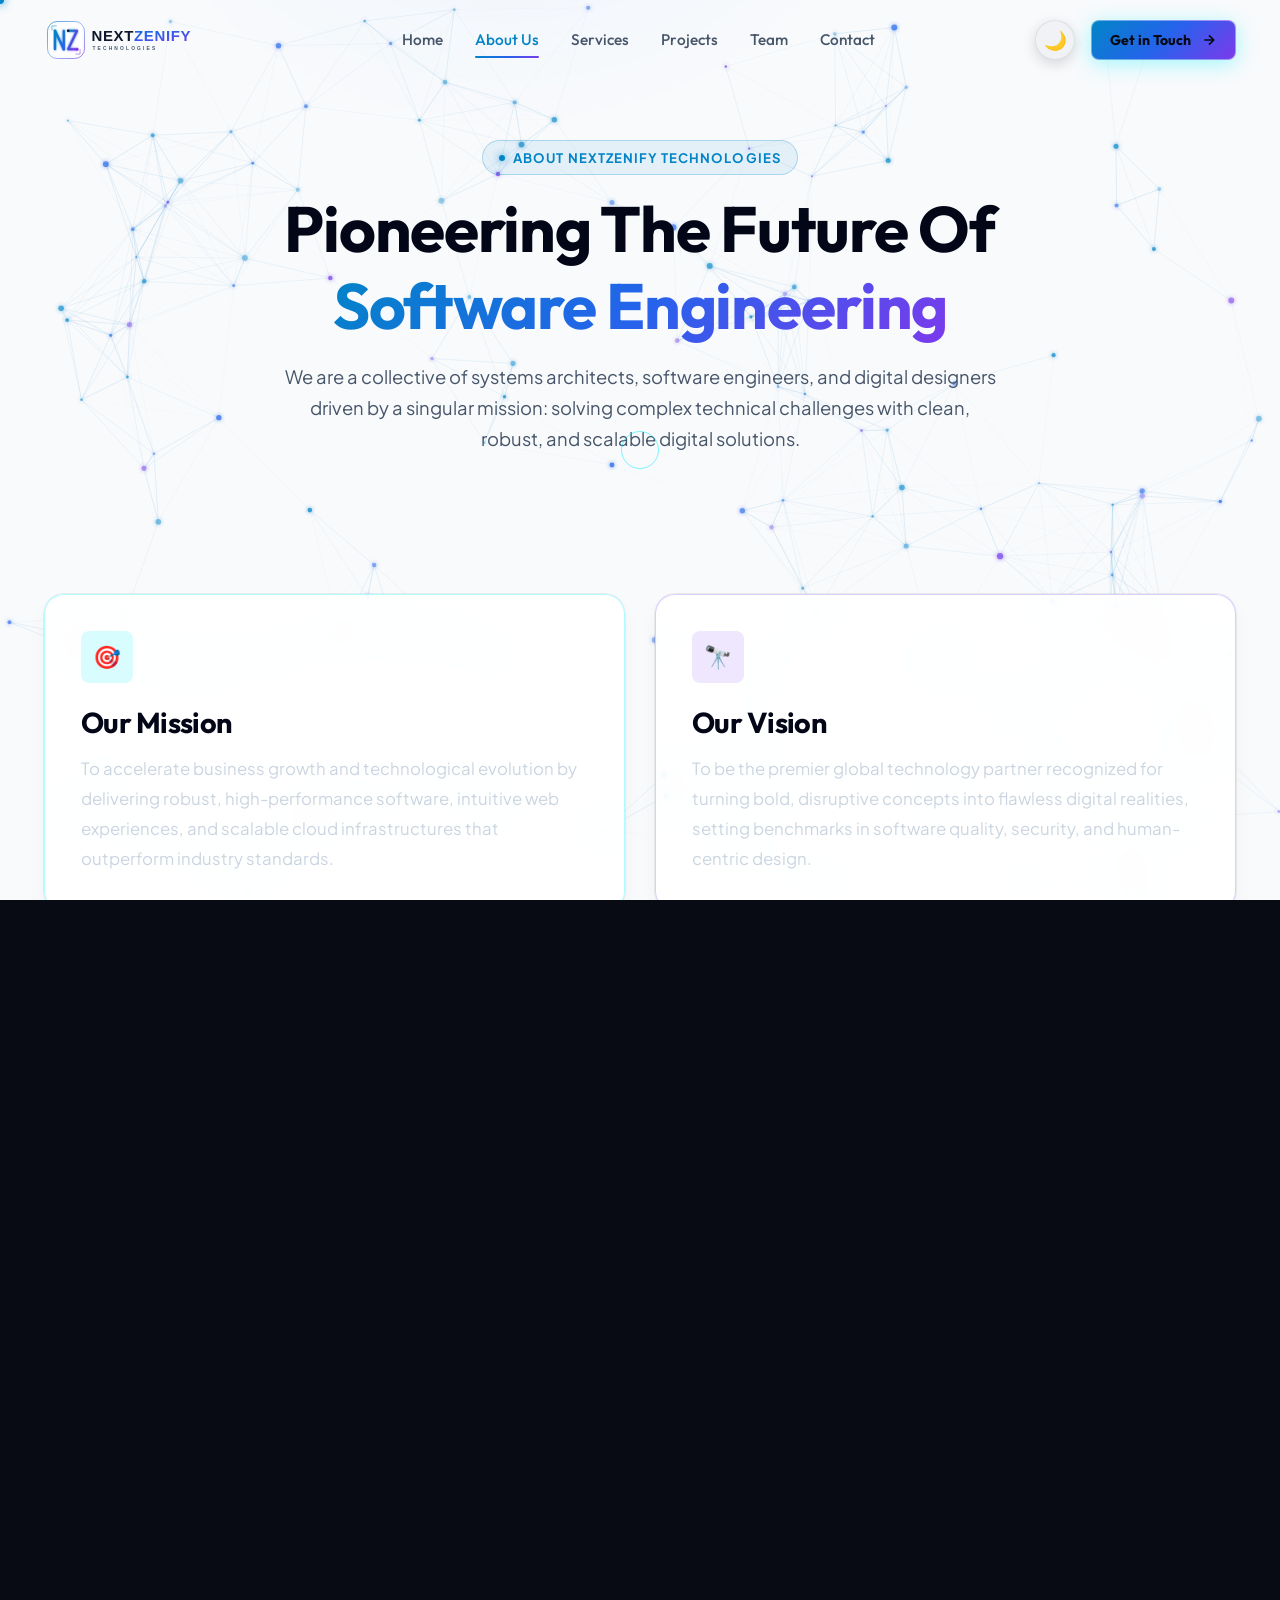
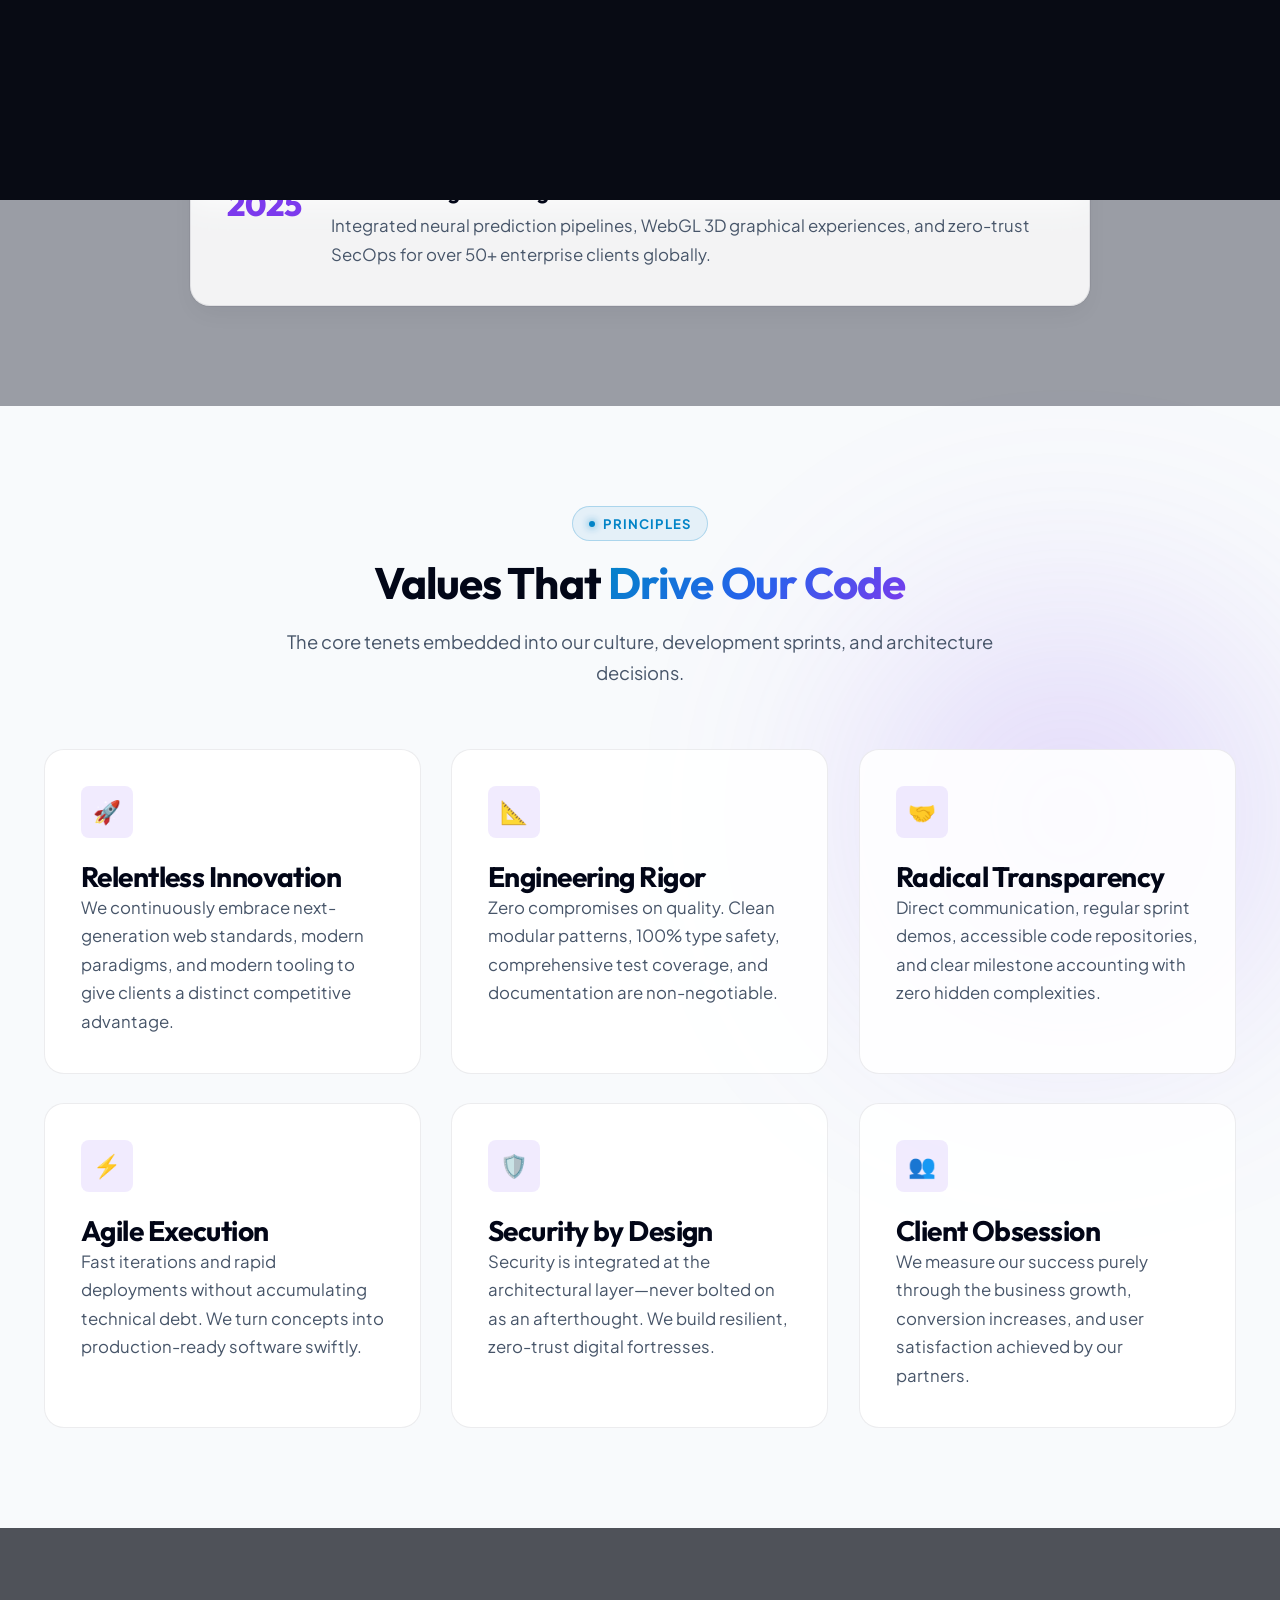
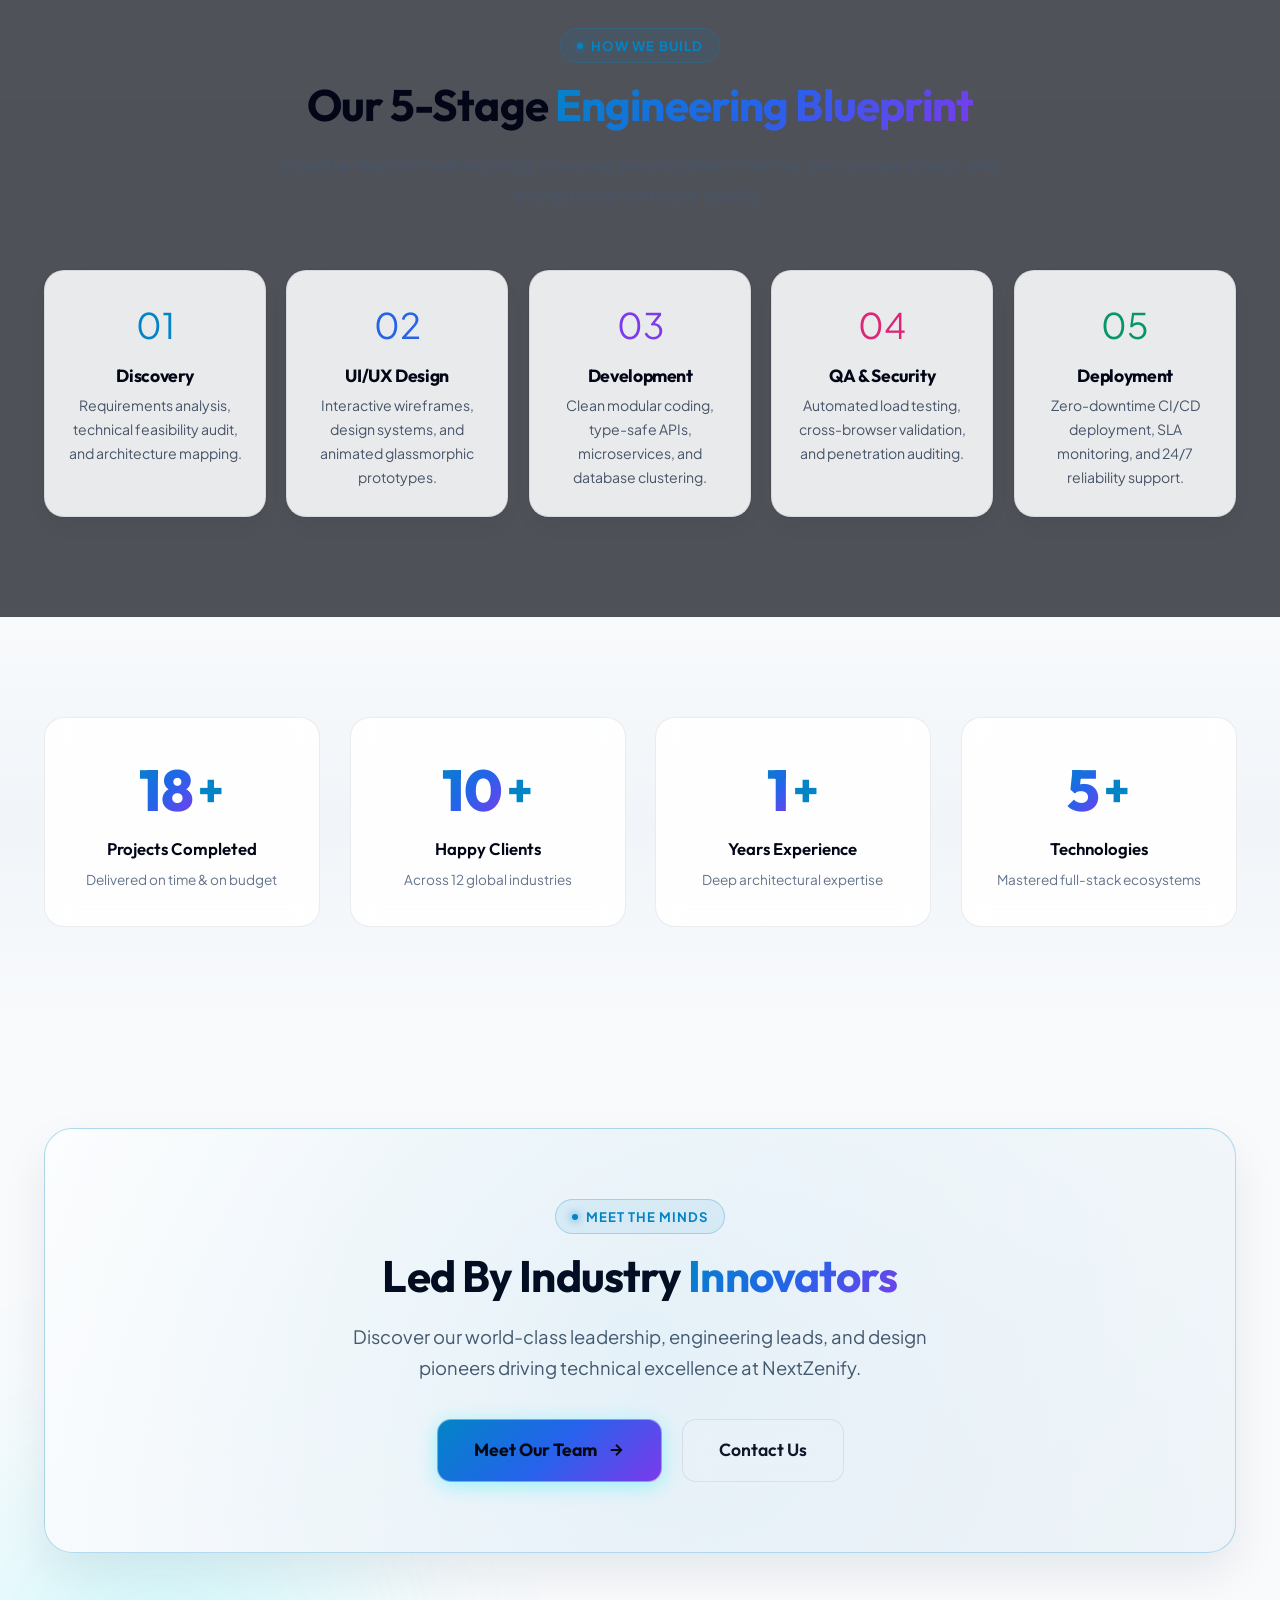
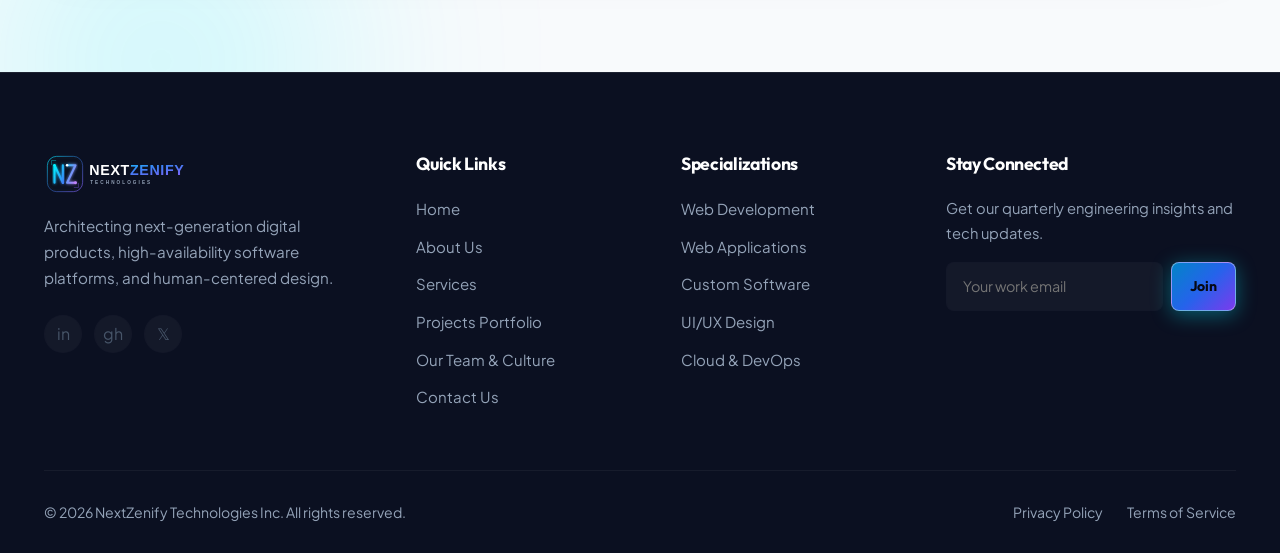
==== commit 5fc5445c: "Update responsive" ====
--- a/about.html
+++ b/about.html
@@ -27,9 +27,9 @@
   </script>
 
   <!-- Stylesheets -->
-  <link rel="stylesheet" href="css/style.css?v=2.4" />
-  <link rel="stylesheet" href="css/animations.css?v=2.4" />
-  <link rel="stylesheet" href="css/responsive.css?v=2.4" />
+  <link rel="stylesheet" href="css/style.css?v=2.5" />
+  <link rel="stylesheet" href="css/animations.css?v=2.5" />
+  <link rel="stylesheet" href="css/responsive.css?v=2.5" />
 </head>
 <body>
 
@@ -88,7 +88,20 @@
   </header>
 
   <!-- Mobile Nav Drawer -->
-  <div class="mobile-nav-overlay" aria-hidden="true">
+  <div class="mobile-nav-overlay" id="mobile-nav-overlay" aria-hidden="true">
+    <!-- Top Header Bar with Logo and Close Button -->
+    <div class="mobile-drawer-header">
+      <a href="index.html" class="nav-brand" aria-label="NextZenify Home">
+        <img src="images/logo/logo.svg" alt="NextZenify" style="height: 32px;" />
+      </a>
+      <button class="mobile-nav-close" id="mobile-nav-close" aria-label="Close navigation menu">
+        <svg width="22" height="22" viewBox="0 0 24 24" fill="none" stroke="currentColor" stroke-width="2.5" stroke-linecap="round" stroke-linejoin="round">
+          <line x1="18" y1="6" x2="6" y2="18"></line>
+          <line x1="6" y1="6" x2="18" y2="18"></line>
+        </svg>
+      </button>
+    </div>
+
     <nav class="mobile-nav-links">
       <a href="index.html" class="mobile-nav-link">Home</a>
       <a href="about.html" class="mobile-nav-link active">About Us</a>
--- a/css/style.css
+++ b/css/style.css
@@ -907,10 +907,10 @@
 .mobile-nav-overlay {
   position: fixed;
   inset: 0;
-  background: rgba(8, 11, 20, 0.96);
-  backdrop-filter: blur(20px);
-  -webkit-backdrop-filter: blur(20px);
-  z-index: 1001;
+  background: rgba(8, 11, 20, 0.98);
+  backdrop-filter: blur(24px);
+  -webkit-backdrop-filter: blur(24px);
+  z-index: 2000;
   display: flex;
   flex-direction: column;
   align-items: center;
@@ -918,6 +918,8 @@
   opacity: 0;
   visibility: hidden;
   transition: opacity var(--transition-normal), visibility var(--transition-normal);
+  padding: 80px 20px 40px 20px;
+  overflow-y: auto;
 }
 
 .mobile-nav-overlay.open {
@@ -925,12 +927,67 @@
   visibility: visible;
 }
 
+.mobile-drawer-header {
+  position: absolute;
+  top: 0;
+  left: 0;
+  width: 100%;
+  height: 70px;
+  padding: 0 20px;
+  display: flex;
+  align-items: center;
+  justify-content: space-between;
+  border-bottom: 1px solid var(--border-glass);
+}
+
+.mobile-nav-close {
+  width: 44px;
+  height: 44px;
+  border-radius: 50%;
+  background: var(--bg-glass);
+  border: 1px solid var(--border-glass);
+  color: var(--text-highlight);
+  display: flex;
+  align-items: center;
+  justify-content: center;
+  cursor: pointer;
+  transition: all var(--transition-fast);
+  padding: 0;
+}
+
+.mobile-nav-close:hover,
+.mobile-nav-close:active {
+  background: rgba(0, 242, 254, 0.18);
+  border-color: var(--accent-cyan);
+  color: var(--accent-cyan);
+  transform: rotate(90deg) scale(1.08);
+}
+
+[data-theme="light"] .mobile-drawer-header {
+  border-bottom: 1px solid rgba(15, 23, 42, 0.08);
+}
+
+[data-theme="light"] .mobile-nav-close {
+  background: rgba(15, 23, 42, 0.06);
+  border-color: rgba(15, 23, 42, 0.12);
+  color: #0f172a;
+}
+
+[data-theme="light"] .mobile-nav-close:hover,
+[data-theme="light"] .mobile-nav-close:active {
+  background: rgba(2, 132, 199, 0.12);
+  border-color: #0284c7;
+  color: #0284c7;
+}
+
 .mobile-nav-links {
   display: flex;
   flex-direction: column;
   align-items: center;
-  gap: 28px;
+  gap: 24px;
   text-align: center;
+  width: 100%;
+  max-width: 320px;
 }
 
 .mobile-nav-link {
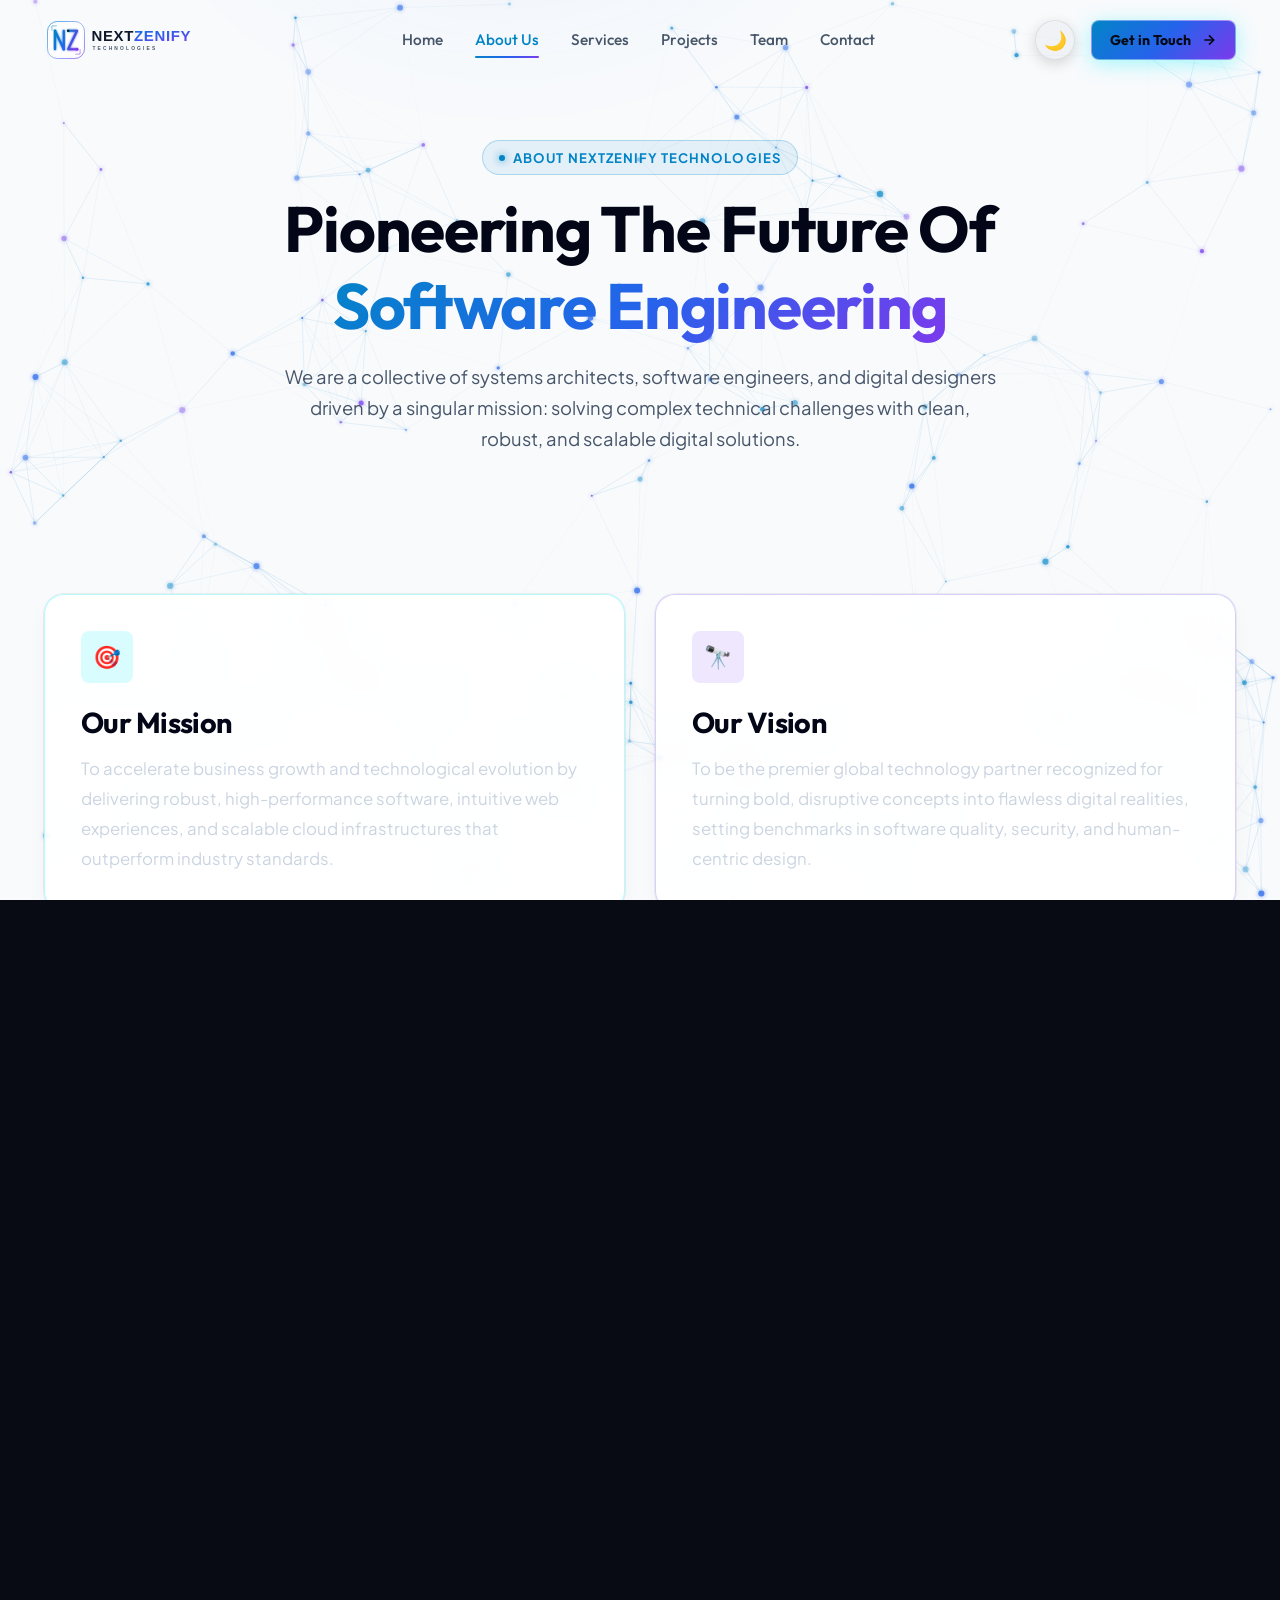
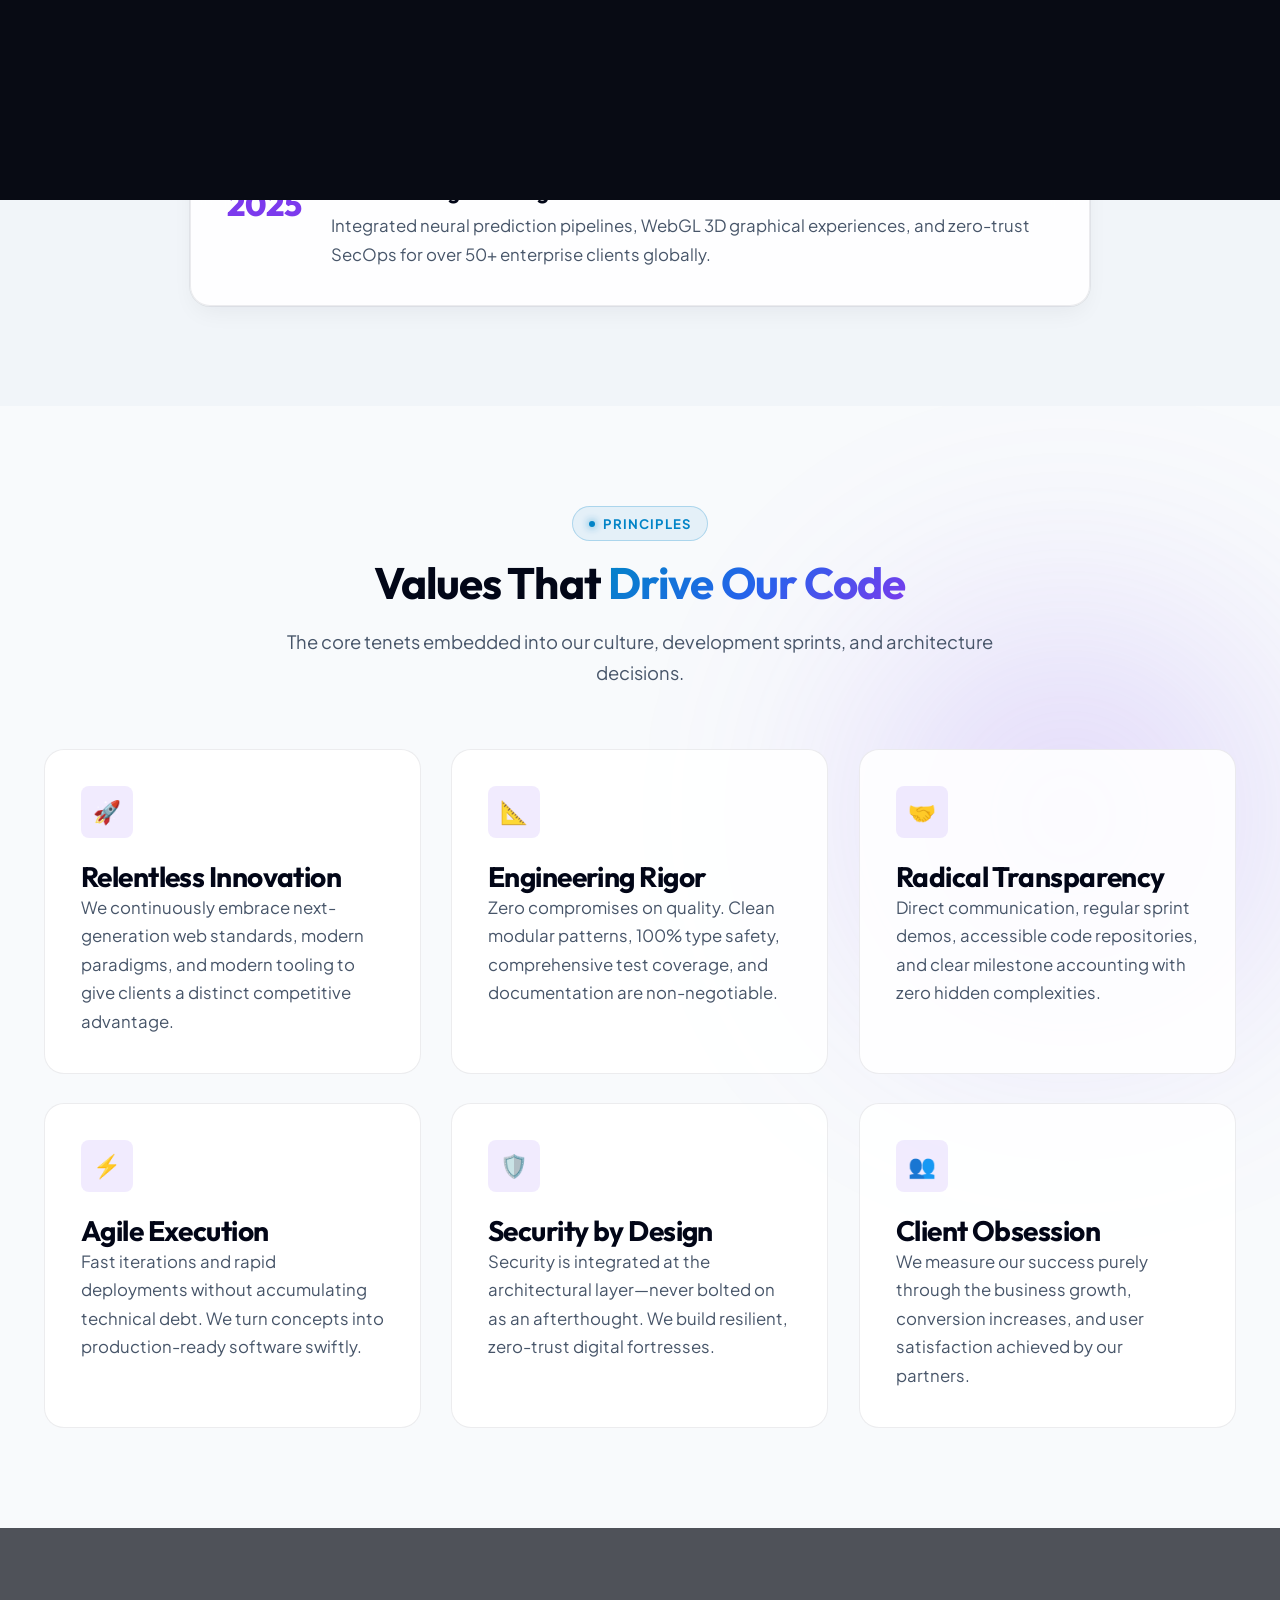
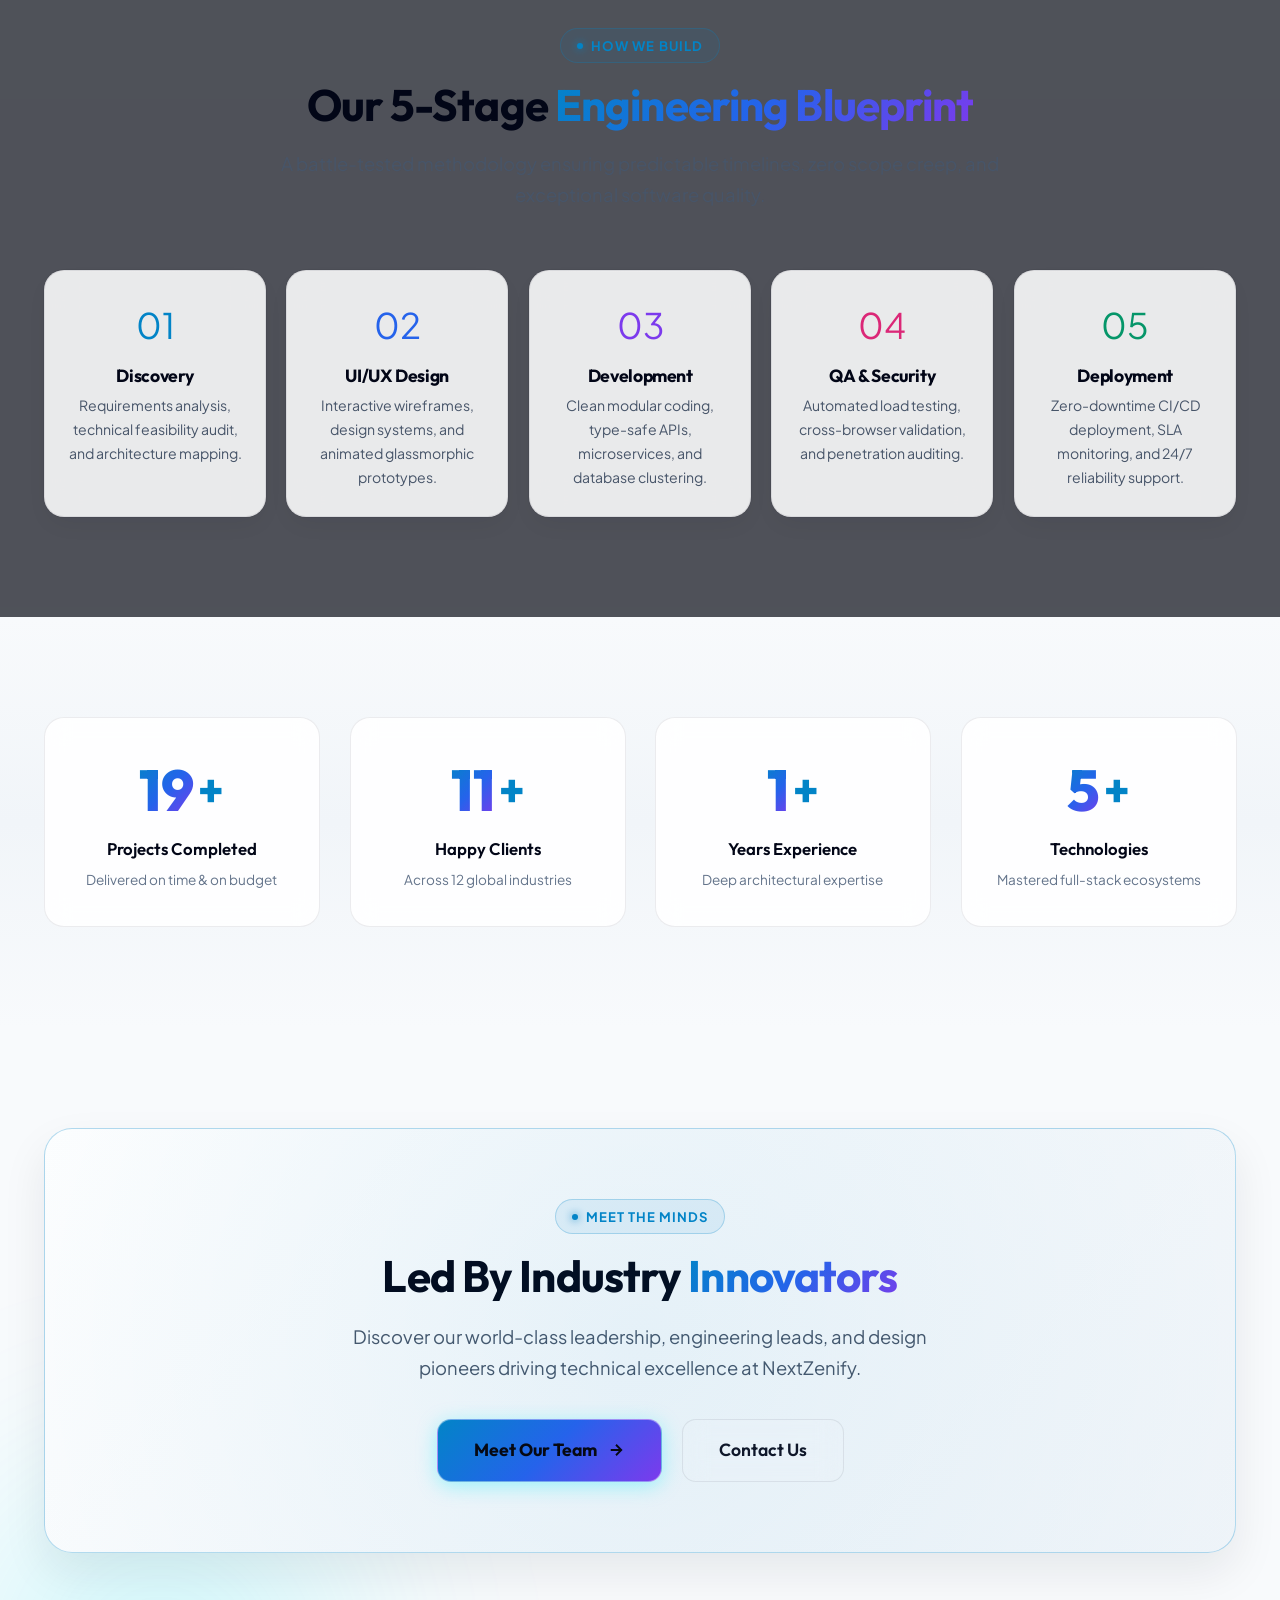
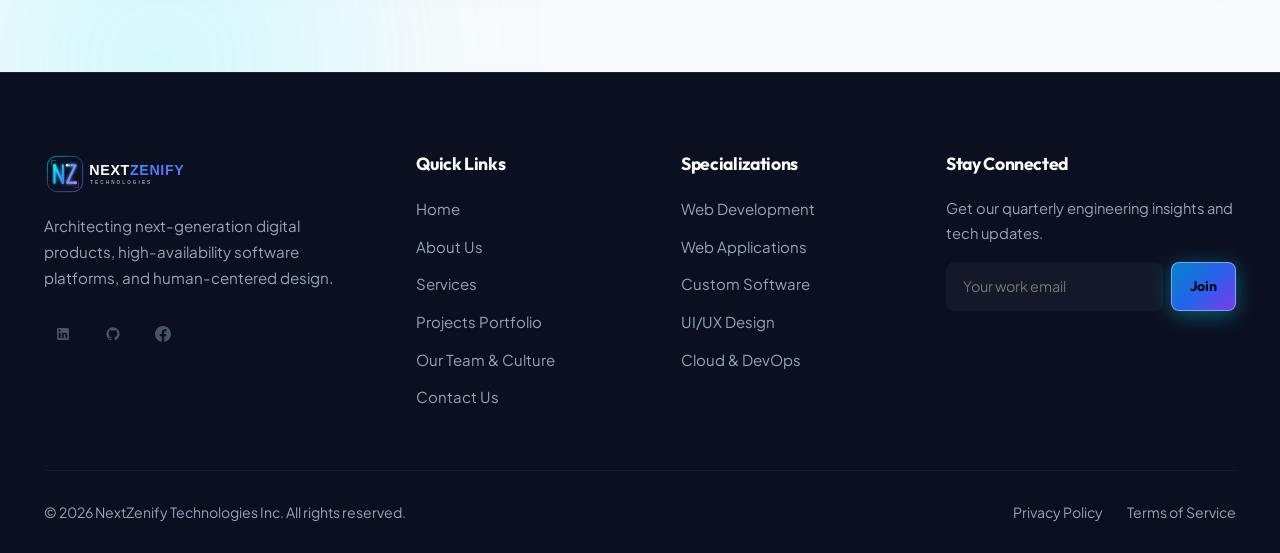
==== commit b334388b: "Update NextZenify website" ====
--- a/about.html
+++ b/about.html
@@ -161,7 +161,7 @@
     </section>
 
     <!-- COMPANY STORY & TIMELINE -->
-    <section class="section" style="background: rgba(13, 18, 36, 0.4);">
+    <section class="section" style="background: var(--bg-secondary);">
       <div class="container">
         <div class="section-header reveal">
           <div class="badge-tag">OUR JOURNEY</div>
@@ -377,9 +377,15 @@
           </a>
           <p>Architecting next-generation digital products, high-availability software platforms, and human-centered design.</p>
           <div class="team-socials" style="justify-content: flex-start;">
-            <a href="https://linkedin.com" target="_blank" rel="noopener" class="social-link" aria-label="LinkedIn">in</a>
-            <a href="https://github.com" target="_blank" rel="noopener" class="social-link" aria-label="GitHub">gh</a>
-            <a href="https://twitter.com" target="_blank" rel="noopener" class="social-link" aria-label="Twitter">𝕏</a>
+            <a href="https://linkedin.com" target="_blank" rel="noopener" class="social-link" aria-label="LinkedIn">
+              <svg width="16" height="16" viewBox="0 0 24 24" fill="currentColor" aria-hidden="true"><path d="M19 3a2 2 0 0 1 2 2v14a2 2 0 0 1-2 2H5a2 2 0 0 1-2-2V5a2 2 0 0 1 2-2h14m-.5 15.5v-5.3a3.26 3.26 0 0 0-3.26-3.26c-.85 0-1.84.52-2.28 1.3v-1.11h-2.79v8.37h2.79v-4.93c0-.77.62-1.4 1.39-1.4a1.4 1.4 0 0 1 1.4 1.4v4.93h2.75M6.88 8.56a1.68 1.68 0 0 0 1.68-1.68c0-.93-.75-1.69-1.68-1.69a1.69 1.69 0 0 0-1.69 1.69c0 .93.76 1.68 1.69 1.68m1.39 9.94v-8.37H5.5v8.37h2.77z"/></svg>
+            </a>
+            <a href="https://github.com" target="_blank" rel="noopener" class="social-link" aria-label="GitHub">
+              <svg width="16" height="16" viewBox="0 0 24 24" fill="currentColor" aria-hidden="true"><path d="M12 2A10 10 0 0 0 2 12c0 4.42 2.87 8.17 6.84 9.5.5.08.66-.23.66-.5v-1.69c-2.77.6-3.36-1.34-3.36-1.34-.46-1.16-1.11-1.47-1.11-1.47-.91-.62.07-.6.07-.6 1 .07 1.53 1.03 1.53 1.03.87 1.52 2.34 1.07 2.91.83.1-.65.35-1.09.63-1.34-2.22-.25-4.55-1.11-4.55-4.92 0-1.11.38-2 1.03-2.71-.1-.25-.45-1.29.1-2.64 0 0 .84-.27 2.75 1.02.79-.22 1.65-.33 2.5-.33.85 0 1.71.11 2.5.33 1.91-1.29 2.75-1.02 2.75-1.02.55 1.35.2 2.39.1 2.64.65.71 1.03 1.6 1.03 2.71 0 3.82-2.34 4.66-4.57 4.91.36.31.69.92.69 1.85V21c0 .27.16.59.67.5C19.14 20.16 22 16.42 22 12A10 10 0 0 0 12 2z"/></svg>
+            </a>
+            <a href="https://facebook.com" target="_blank" rel="noopener" class="social-link" aria-label="Facebook">
+              <svg width="16" height="16" viewBox="0 0 24 24" fill="currentColor" aria-hidden="true"><path d="M24 12.073c0-6.627-5.373-12-12-12s-12 5.373-12 12c0 5.99 4.388 10.954 10.125 11.854v-8.385H7.078v-3.47h3.047V9.43c0-3.007 1.792-4.669 4.533-4.669 1.312 0 2.686.235 2.686.235v2.953H15.83c-1.491 0-1.956.925-1.956 1.874v2.25h3.328l-.532 3.47h-2.796v8.385C19.612 23.027 24 18.062 24 12.073z"/></svg>
+            </a>
           </div>
         </div>
 
--- a/css/style.css
+++ b/css/style.css
@@ -42,6 +42,12 @@
   --border-glass-hover: rgba(0, 242, 254, 0.4);
   --border-glass-active: rgba(139, 92, 246, 0.5);
 
+  /* Form Input Tokens */
+  --bg-input: rgba(13, 18, 36, 0.7);
+  --bg-input-focus: rgba(19, 27, 54, 0.95);
+  --border-input: var(--border-glass);
+  --placeholder-color: #64748b;
+
   /* Shadows & Glows */
   --glow-cyan: 0 0 25px rgba(0, 242, 254, 0.35);
   --glow-blue: 0 0 25px rgba(59, 130, 246, 0.35);
@@ -108,6 +114,12 @@
   --border-glass-hover: rgba(2, 132, 199, 0.5);
   --border-glass-active: rgba(124, 58, 237, 0.5);
 
+  /* Form Input Tokens (Light Mode) */
+  --bg-input: #ffffff;
+  --bg-input-focus: #ffffff;
+  --border-input: rgba(15, 23, 42, 0.16);
+  --placeholder-color: #94a3b8;
+
   /* Clean Drop Shadows */
   --glow-cyan: 0 4px 20px rgba(2, 132, 199, 0.2);
   --glow-blue: 0 4px 20px rgba(37, 99, 235, 0.2);
@@ -295,6 +307,39 @@
 
 [data-theme="light"] .footer-col h5 {
   color: #ffffff;
+}
+
+/* Light Theme Form Controls */
+[data-theme="light"] .form-card {
+  background: #ffffff !important;
+  border-color: rgba(15, 23, 42, 0.08) !important;
+  box-shadow: 0 15px 35px rgba(15, 23, 42, 0.06) !important;
+}
+
+[data-theme="light"] .form-label {
+  color: #0f172a !important;
+}
+
+[data-theme="light"] .form-control {
+  background-color: #ffffff !important;
+  border-color: rgba(15, 23, 42, 0.18) !important;
+  color: #0f172a !important;
+  box-shadow: 0 1px 3px rgba(15, 23, 42, 0.04);
+}
+
+[data-theme="light"] .form-control:focus {
+  background-color: #ffffff !important;
+  border-color: #0284c7 !important;
+  box-shadow: 0 0 0 3px rgba(2, 132, 199, 0.18) !important;
+}
+
+[data-theme="light"] .form-control::placeholder {
+  color: #94a3b8 !important;
+}
+
+[data-theme="light"] select.form-control option {
+  background-color: #ffffff !important;
+  color: #0f172a !important;
 }
 
 /* --------------------------------------------------------------------------
@@ -325,18 +370,6 @@
   min-height: 100vh;
   display: flex;
   flex-direction: column;
-}
-
-/* Hide default cursor on desktop when custom cursor is active */
-@media (hover: hover) and (pointer: fine) {
-  body.has-custom-cursor,
-  body.has-custom-cursor a,
-  body.has-custom-cursor button,
-  body.has-custom-cursor input,
-  body.has-custom-cursor textarea,
-  body.has-custom-cursor select {
-    cursor: none !important;
-  }
 }
 
 a {
@@ -606,49 +639,6 @@
   animation: loadProgress 1.4s cubic-bezier(0.16, 1, 0.3, 1) forwards;
 }
 
-/* --------------------------------------------------------------------------
-   7. CUSTOM CURSOR
-   -------------------------------------------------------------------------- */
-.custom-cursor-dot {
-  position: fixed;
-  top: 0;
-  left: 0;
-  width: 8px;
-  height: 8px;
-  background: var(--accent-cyan);
-  border-radius: 50%;
-  pointer-events: none;
-  z-index: 99999;
-  transform: translate(-50%, -50%);
-  transition: transform 0.05s ease, background-color 0.2s;
-  box-shadow: 0 0 10px var(--accent-cyan);
-}
-
-.custom-cursor-ring {
-  position: fixed;
-  top: 0;
-  left: 0;
-  width: 38px;
-  height: 38px;
-  border: 1.5px solid rgba(0, 242, 254, 0.5);
-  border-radius: 50%;
-  pointer-events: none;
-  z-index: 99998;
-  transform: translate(-50%, -50%);
-  transition: width 0.3s cubic-bezier(0.16, 1, 0.3, 1),
-              height 0.3s cubic-bezier(0.16, 1, 0.3, 1),
-              border-color 0.3s,
-              background-color 0.3s,
-              transform 0.15s ease-out;
-}
-
-.custom-cursor-ring.hovered {
-  width: 60px;
-  height: 60px;
-  border-color: var(--accent-purple);
-  background-color: rgba(139, 92, 246, 0.12);
-  box-shadow: 0 0 20px rgba(139, 92, 246, 0.4);
-}
 
 /* --------------------------------------------------------------------------
    8. CANVAS & BACKGROUND GRAPHICS
@@ -1901,11 +1891,22 @@
   border-radius: 50%;
   background: rgba(255, 255, 255, 0.04);
   border: 1px solid var(--border-glass);
-  display: flex;
+  display: inline-flex;
   align-items: center;
   justify-content: center;
   color: var(--text-secondary);
   transition: all var(--transition-fast);
+  text-decoration: none;
+  cursor: pointer;
+  flex-shrink: 0;
+}
+
+.social-link svg {
+  width: 16px;
+  height: 16px;
+  fill: currentColor;
+  display: block;
+  transition: transform var(--transition-fast), fill var(--transition-fast);
 }
 
 .social-link:hover {
@@ -1914,6 +1915,28 @@
   border-color: transparent;
   transform: translateY(-3px);
   box-shadow: var(--glow-cyan);
+}
+
+.social-link:hover svg {
+  fill: #080b14;
+  transform: scale(1.1);
+}
+
+[data-theme="light"] .social-link {
+  background: rgba(15, 23, 42, 0.05);
+  border-color: rgba(15, 23, 42, 0.12);
+  color: #475569;
+}
+
+[data-theme="light"] .social-link:hover {
+  background: #0284c7;
+  color: #ffffff;
+  border-color: transparent;
+  box-shadow: 0 4px 14px rgba(2, 132, 199, 0.35);
+}
+
+[data-theme="light"] .social-link:hover svg {
+  fill: #ffffff;
 }
 
 /* --------------------------------------------------------------------------
@@ -2120,18 +2143,35 @@
 .form-control {
   width: 100%;
   padding: 14px 18px;
-  background: rgba(8, 11, 20, 0.6);
-  border: 1px solid var(--border-glass);
+  background-color: var(--bg-input);
+  border: 1px solid var(--border-input);
   border-radius: var(--radius-sm);
   color: var(--text-primary);
   font-size: 0.98rem;
+  font-family: inherit;
   transition: all var(--transition-fast);
+}
+
+.form-control::placeholder {
+  color: var(--placeholder-color);
+  opacity: 1;
 }
 
 .form-control:focus {
   border-color: var(--accent-cyan);
   box-shadow: 0 0 15px rgba(0, 242, 254, 0.25);
-  background: rgba(13, 18, 36, 0.9);
+  background-color: var(--bg-input-focus);
+  outline: none;
+}
+
+select.form-control {
+  background-color: var(--bg-input);
+  color: var(--text-primary);
+}
+
+select.form-control option {
+  background-color: var(--bg-secondary);
+  color: var(--text-primary);
 }
 
 .form-control.valid {
@@ -2912,20 +2952,3 @@
     width: 100% !important;
   }
 }
-
-@media (hover: none) or (pointer: coarse) {
-  .custom-cursor-dot,
-  .custom-cursor-ring {
-    display: none !important;
-  }
-
-  body,
-  body.has-custom-cursor,
-  body a,
-  body button,
-  body input,
-  body textarea,
-  body select {
-    cursor: auto !important;
-  }
-}
--- a/css/responsive.css
+++ b/css/responsive.css
@@ -685,21 +685,6 @@
    6. TOUCH DEVICE OPTIMIZATION (NO HOVER POINTER)
    -------------------------------------------------------------------------- */
 @media (hover: none) or (pointer: coarse) {
-  .custom-cursor-dot,
-  .custom-cursor-ring {
-    display: none !important;
-  }
-
-  body,
-  body.has-custom-cursor,
-  body a,
-  body button,
-  body input,
-  body textarea,
-  body select {
-    cursor: auto !important;
-  }
-
   .tilt-card:active {
     transform: scale(0.98);
   }
